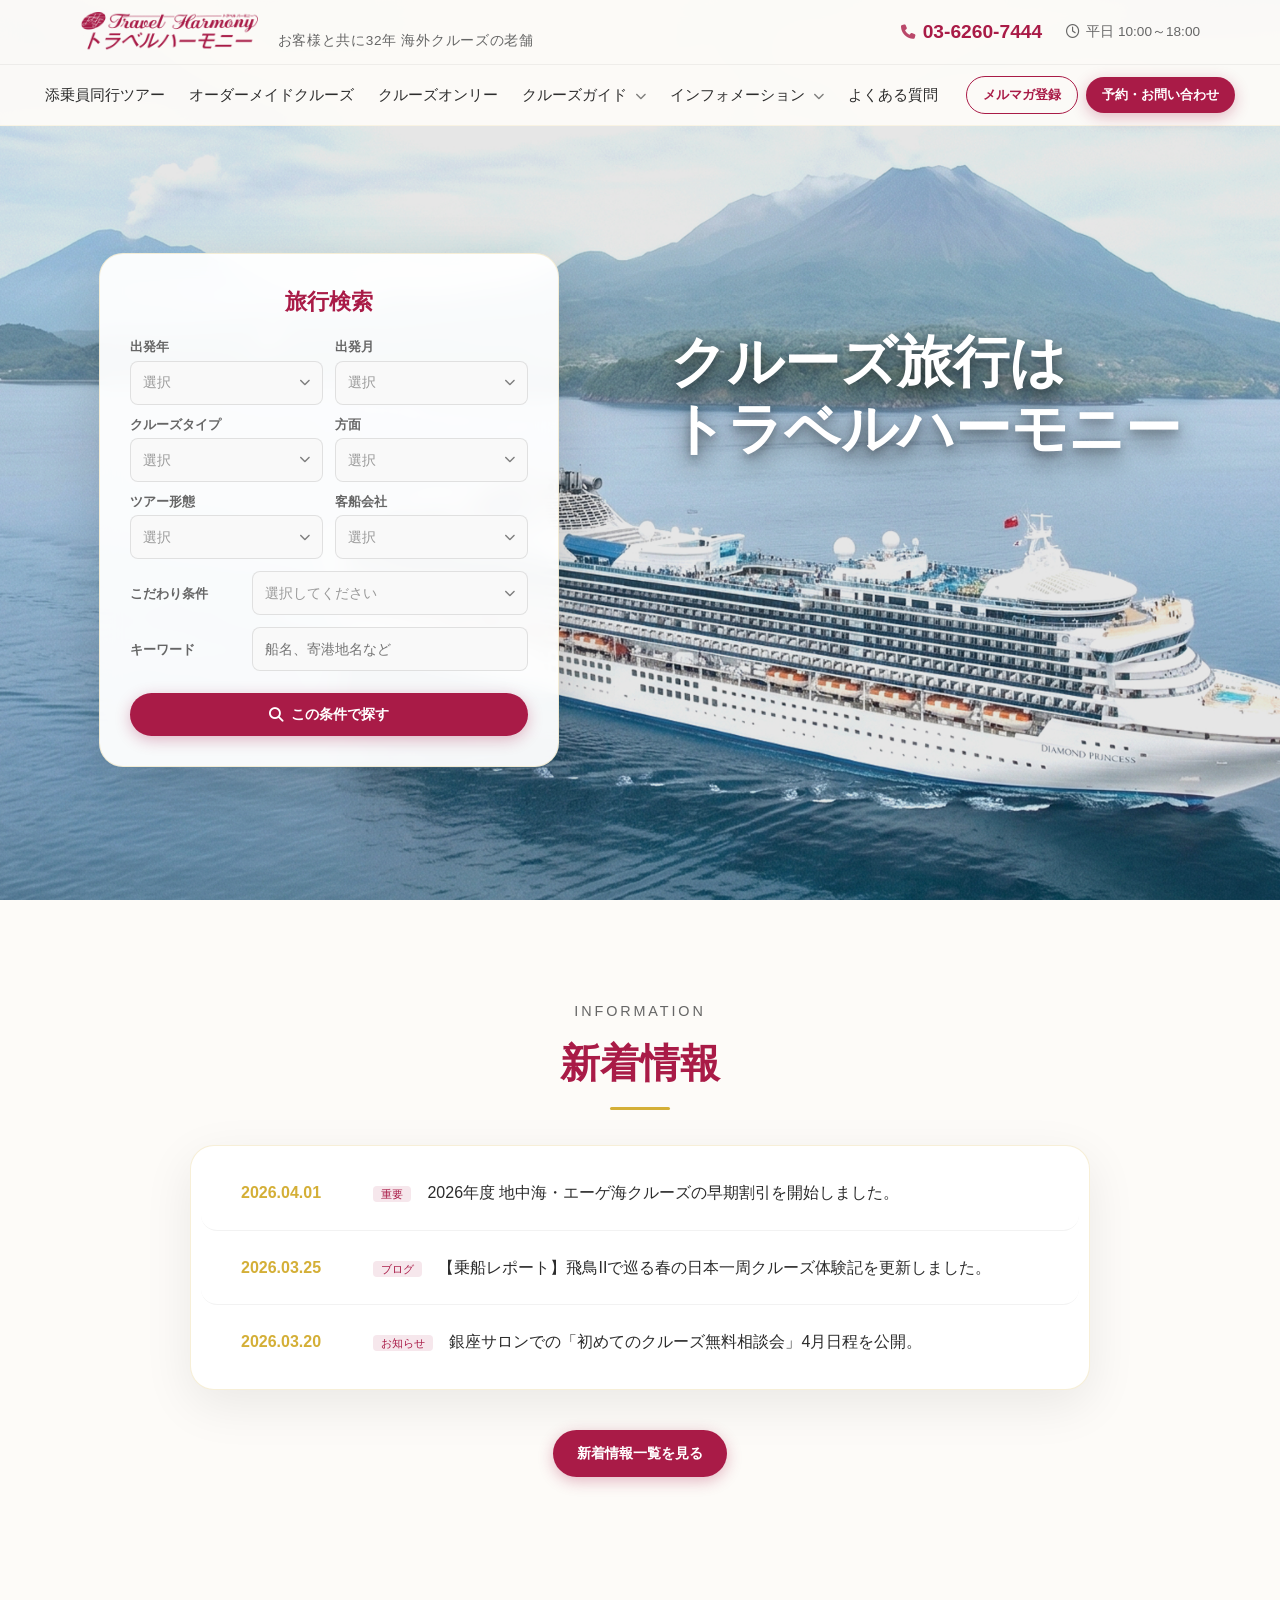
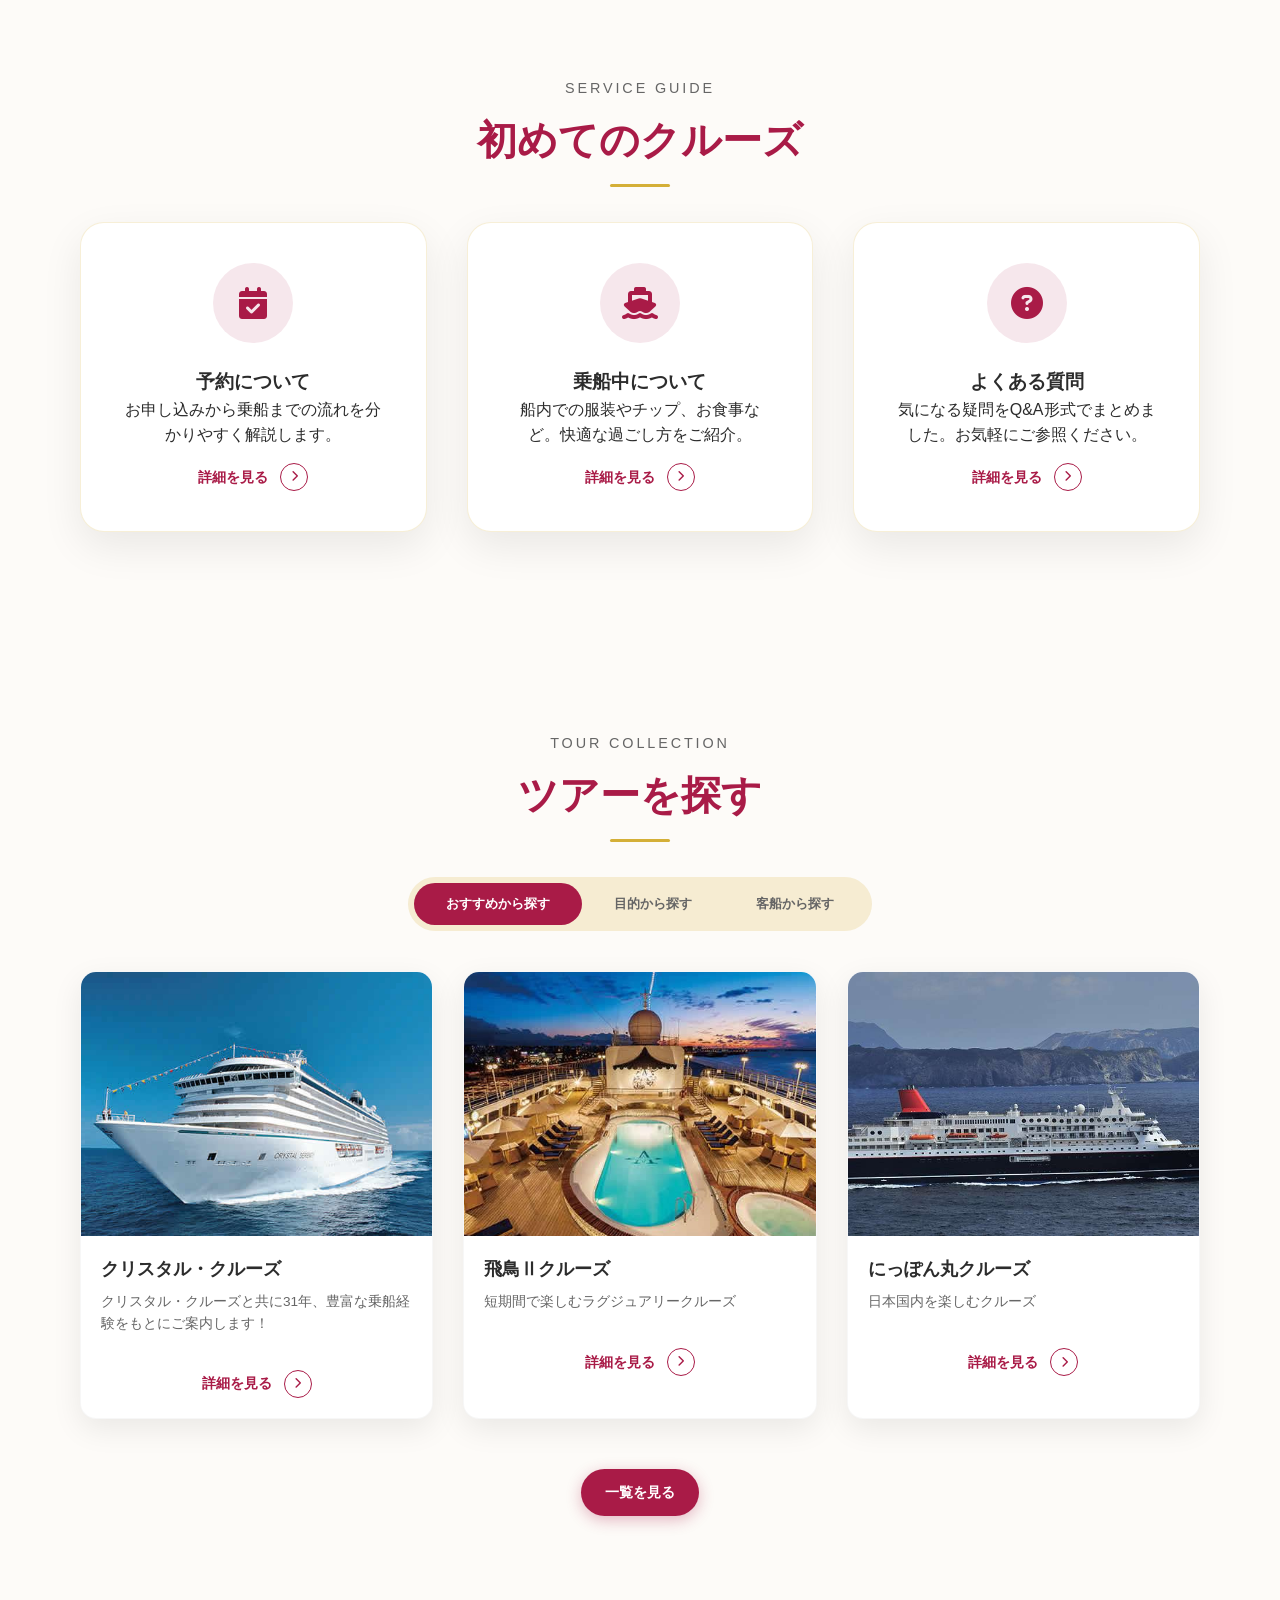
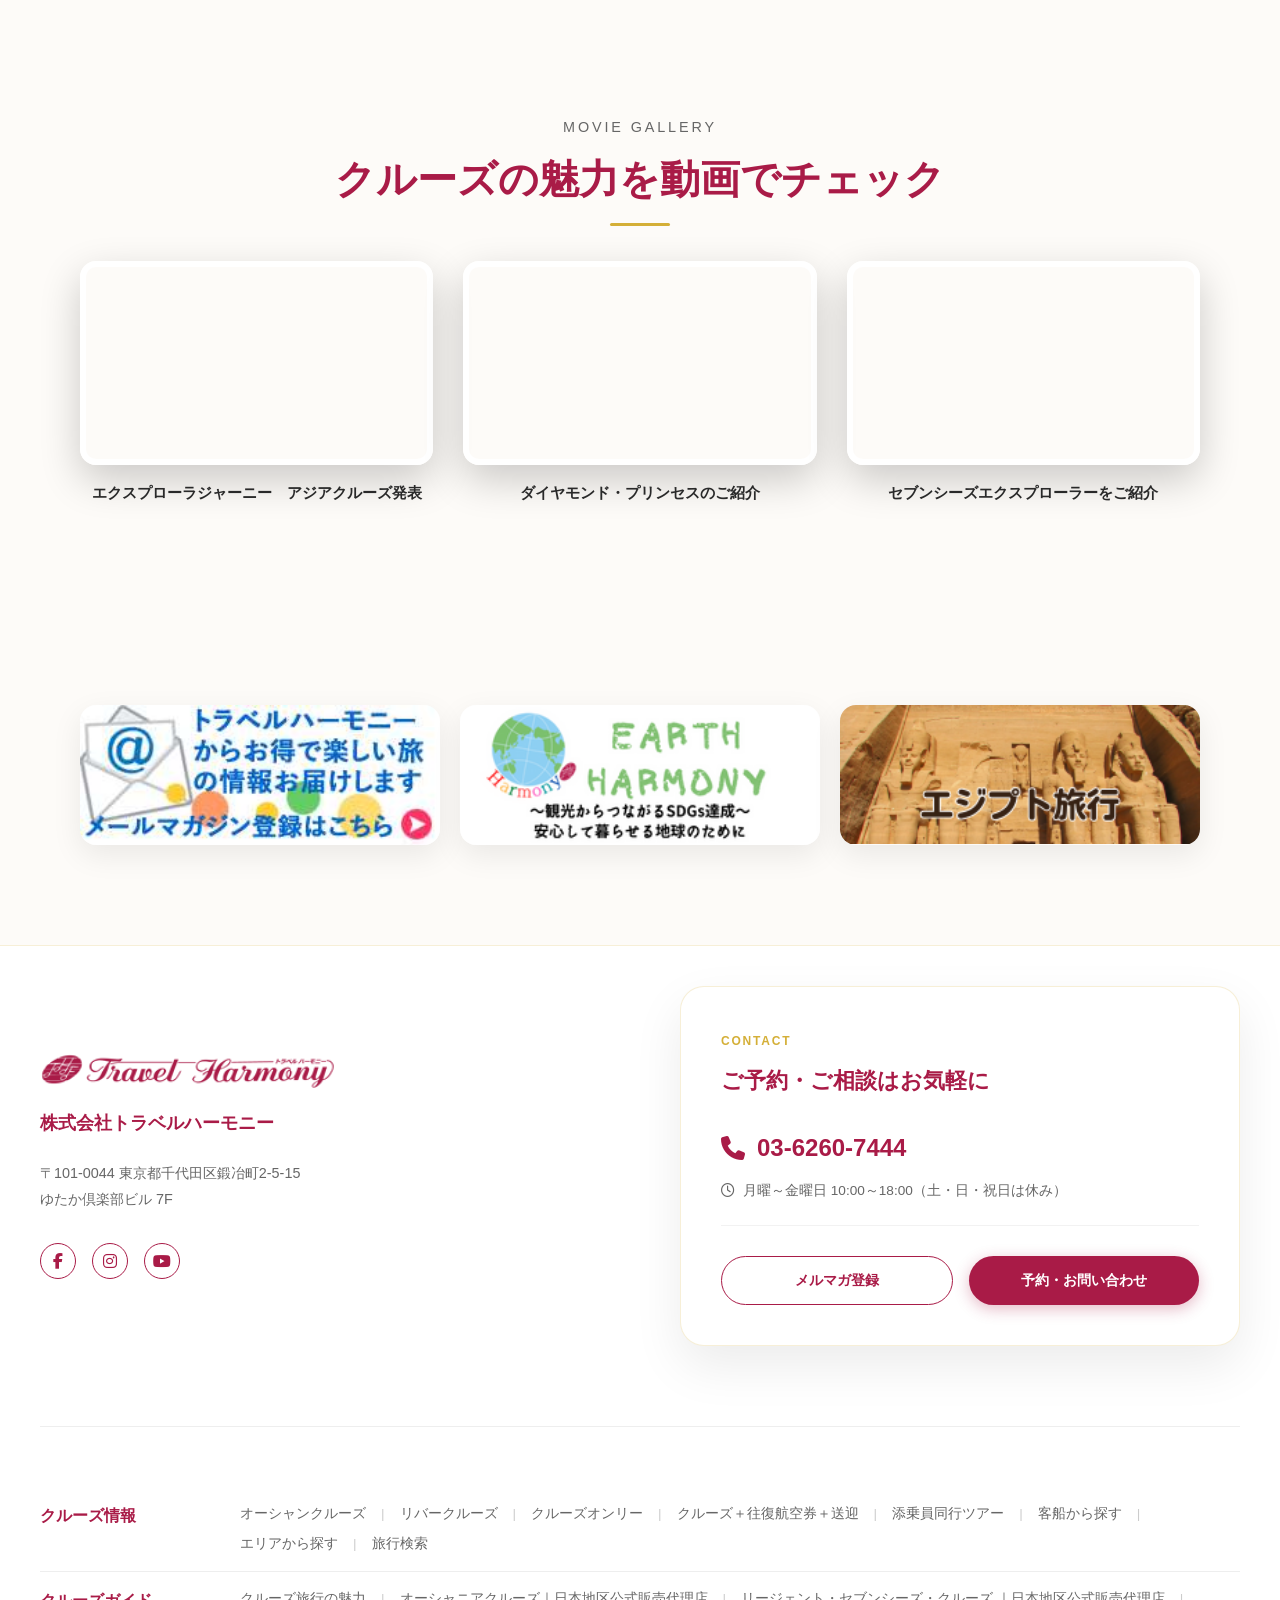
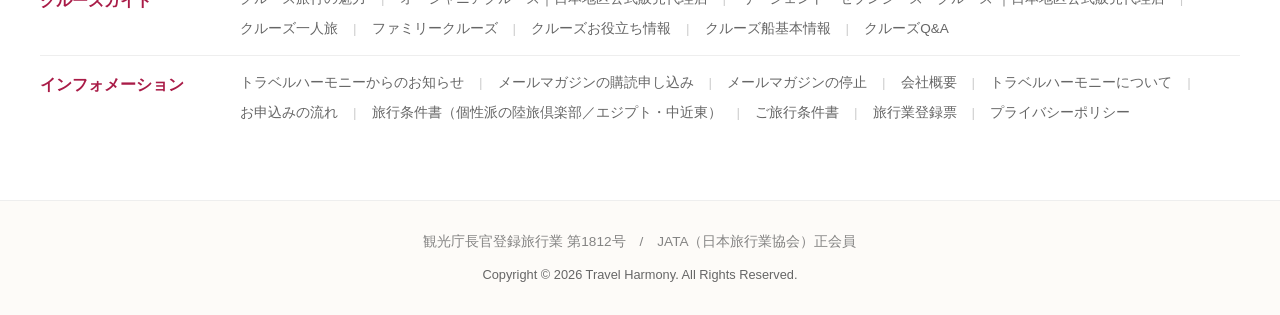
==== index.html @ 70d8ff8e "新規作成: TOPデザイン叩き台作成完了" ====
<!DOCTYPE html>
<html lang="ja">
<head>
    <meta charset="UTF-8">
    <meta name="viewport" content="width=device-width, initial-scale=1.0">
    <title>トラベルハーモニー | 海外クルーズの老舗・添乗員同行ツアー</title>
    <meta name="description" content="お客様と共に32年。海外クルーズの老舗トラベルハーモニー。最高級の客船で行く添乗員同行ツアーやオーダーメイドクルーズをご提案します。">
    <link rel="stylesheet" href="css/main.css">
    <!-- Font Awesome for icons (social, etc) -->
    <link rel="stylesheet" href="https://cdnjs.cloudflare.com/ajax/libs/font-awesome/6.4.0/css/all.min.css">
</head>
<body>

    <header class="header">
        <div class="header__row-top">
            <div class="container header__row-top-inner">
                <div class="header__brand">
                    <a href="/" class="header__logo">
                        <img src="img/logo.png" alt="Travel Harmony">
                    </a>
                    <div class="header__intro">お客様と共に32年 海外クルーズの老舗</div>
                </div>
                <div class="header__contact">
                    <span class="header__phone"><i class="fa-solid fa-phone"></i> 03-6260-7444</span>
                    <span class="header__hours"><i class="fa-regular fa-clock"></i> 平日 10:00～18:00</span>
                </div>
            </div>
        </div>
        <div class="header__row-bottom">
            <div class="container header__row-bottom-inner">
                <nav class="header__nav">
                    <ul class="header__nav-list">
                        <li class="header__nav-item"><a href="#" class="header__nav-link">添乗員同行ツアー</a></li>
                        <li class="header__nav-item"><a href="#" class="header__nav-link">オーダーメイドクルーズ</a></li>
                        <li class="header__nav-item"><a href="#" class="header__nav-link">クルーズオンリー</a></li>
                        <li class="header__nav-item">
                            <a href="#" class="header__nav-link">クルーズガイド <i class="fa-solid fa-chevron-down"></i></a>
                            <ul class="header__submenu">
                                <li class="header__submenu-item"><a href="#" class="header__submenu-link">クルーズ旅行の魅力</a></li>
                                <li class="header__submenu-item"><a href="#" class="header__submenu-link">オーシャニアクルーズ｜日本地区公式販売代理店</a></li>
                                <li class="header__submenu-item"><a href="#" class="header__submenu-link">リージェント・セブンシーズ・クルーズ ｜日本地区公式販売代理店</a></li>
                                <li class="header__submenu-item"><a href="#" class="header__submenu-link">クルーズ一人旅</a></li>
                                <li class="header__submenu-item"><a href="#" class="header__submenu-link">ファミリークルーズ</a></li>
                                <li class="header__submenu-item"><a href="#" class="header__submenu-link">クルーズお役立ち情報</a></li>
                                <li class="header__submenu-item"><a href="#" class="header__submenu-link">クルーズ船基本情報</a></li>
                                <li class="header__submenu-item"><a href="#" class="header__submenu-link">クルーズQ&A</a></li>
                            </ul>
                        </li>
                        <li class="header__nav-item">
                            <a href="#" class="header__nav-link">インフォメーション <i class="fa-solid fa-chevron-down"></i></a>
                            <ul class="header__submenu">
                                <li class="header__submenu-item"><a href="#" class="header__submenu-link">トラベルハーモニーからのお知らせ</a></li>
                                <li class="header__submenu-item"><a href="#" class="header__submenu-link">メールマガジンの購読申し込み</a></li>
                                <li class="header__submenu-item"><a href="#" class="header__submenu-link">メールマガジンの停止</a></li>
                                <li class="header__submenu-item"><a href="#" class="header__submenu-link">会社概要</a></li>
                                <li class="header__submenu-item"><a href="#" class="header__submenu-link">トラベルハーモニーについて</a></li>
                                <li class="header__submenu-item"><a href="#" class="header__submenu-link">お申込みの流れ</a></li>
                                <li class="header__submenu-item"><a href="#" class="header__submenu-link">旅行条件書（個性派の陸旅倶楽部／エジプト・中近東）</a></li>
                                <li class="header__submenu-item"><a href="#" class="header__submenu-link">ご旅行条件書</a></li>
                                <li class="header__submenu-item"><a href="#" class="header__submenu-link">旅行業登録票</a></li>
                                <li class="header__submenu-item"><a href="#" class="header__submenu-link">プライバシーポリシー</a></li>
                            </ul>
                        </li>
                        <li class="header__nav-item"><a href="#" class="header__nav-link">よくある質問</a></li>
                        <li class="header__nav-item header__nav-item--cta"><a href="#" class="c-btn c-btn--outline c-btn--sm">メルマガ登録</a></li>
                        <li class="header__nav-item header__nav-item--cta"><a href="#" class="c-btn c-btn--primary c-btn--sm">予約・お問い合わせ</a></li>
                    </ul>
                </nav>
            </div>
        </div>
    </header>

    <main>
        <!-- First View -->
        <section class="hero">
            <div class="hero__bg">
                <img src="img/fv.jpg" alt="Travel Harmony First View" class="hero__bg-img">
            </div>
            <div class="container hero__content">
                <div class="hero__text">
                    <h1 class="hero__title">クルーズ旅行は<br>トラベルハーモニー</h1>
                </div>
                <div class="hero_search-container">
                    <form class="c-search-widget">
                        <h2 class="c-search-widget__title">旅行検索</h2>
                        
                        <div class="c-search-widget__row-2col">
                            <div class="c-search-widget__field c-search-widget__field--stacked">
                                <label class="c-search-widget__label">出発年</label>
                                <div class="c-custom-select js-custom-select" data-placeholder="選択" data-multi="true">
                                    <div class="c-custom-select__trigger">
                                        <span class="c-custom-select__label is-placeholder">選択</span>
                                        <i class="fa-solid fa-chevron-down"></i>
                                    </div>
                                    <div class="c-custom-select__dropdown">
                                        <div class="c-custom-select__dropdown-item"><input type="checkbox" value="2026年"> 2026年</div>
                                        <div class="c-custom-select__dropdown-item"><input type="checkbox" value="2027年"> 2027年</div>
                                    </div>
                                </div>
                            </div>
                            <div class="c-search-widget__field c-search-widget__field--stacked">
                                <label class="c-search-widget__label">出発月</label>
                                <div class="c-custom-select js-custom-select" data-placeholder="選択" data-multi="true">
                                    <div class="c-custom-select__trigger">
                                        <span class="c-custom-select__label is-placeholder">選択</span>
                                        <i class="fa-solid fa-chevron-down"></i>
                                    </div>
                                    <div class="c-custom-select__dropdown">
                                        <div class="c-custom-select__dropdown-item"><input type="checkbox" value="1月"> 1月</div>
                                        <div class="c-custom-select__dropdown-item"><input type="checkbox" value="2月"> 2月</div>
                                        <div class="c-custom-select__dropdown-item"><input type="checkbox" value="3月"> 3月</div>
                                        <div class="c-custom-select__dropdown-item"><input type="checkbox" value="4月"> 4月</div>
                                        <div class="c-custom-select__dropdown-item"><input type="checkbox" value="5月"> 5月</div>
                                        <div class="c-custom-select__dropdown-item"><input type="checkbox" value="6月"> 6月</div>
                                        <div class="c-custom-select__dropdown-item"><input type="checkbox" value="7月"> 7月</div>
                                        <div class="c-custom-select__dropdown-item"><input type="checkbox" value="8月"> 8月</div>
                                        <div class="c-custom-select__dropdown-item"><input type="checkbox" value="9月"> 9月</div>
                                        <div class="c-custom-select__dropdown-item"><input type="checkbox" value="10月"> 10月</div>
                                        <div class="c-custom-select__dropdown-item"><input type="checkbox" value="11月"> 11月</div>
                                        <div class="c-custom-select__dropdown-item"><input type="checkbox" value="12月"> 12月</div>
                                    </div>
                                </div>
                            </div>
                        </div>

                        <div class="c-search-widget__row-2col">
                            <div class="c-search-widget__field c-search-widget__field--stacked">
                                <label class="c-search-widget__label">クルーズタイプ</label>
                                <div class="c-custom-select js-custom-select" data-placeholder="選択">
                                    <div class="c-custom-select__trigger">
                                        <span class="c-custom-select__label is-placeholder">選択</span>
                                        <i class="fa-solid fa-chevron-down"></i>
                                    </div>
                                    <div class="c-custom-select__dropdown">
                                        <div class="c-custom-select__dropdown-item" data-value="オーシャンクルーズ">オーシャンクルーズ</div>
                                        <div class="c-custom-select__dropdown-item" data-value="リバークルーズ">リバークルーズ</div>
                                    </div>
                                </div>
                            </div>
                            <div class="c-search-widget__field c-search-widget__field--stacked">
                                <label class="c-search-widget__label">方面</label>
                                <div class="c-custom-select js-custom-select" data-placeholder="選択">
                                    <div class="c-custom-select__trigger">
                                        <span class="c-custom-select__label is-placeholder">選択</span>
                                        <i class="fa-solid fa-chevron-down"></i>
                                    </div>
                                    <div class="c-custom-select__dropdown">
                                        <div class="c-custom-select__dropdown-item" data-value="日本発着">日本発着</div>
                                        <div class="c-custom-select__dropdown-item" data-value="日本船">日本船</div>
                                        <div class="c-custom-select__dropdown-item" data-value="アジア">アジア</div>
                                        <div class="c-custom-select__dropdown-item" data-value="北米">北米</div>
                                        <div class="c-custom-select__dropdown-item" data-value="中南米">中南米</div>
                                        <div class="c-custom-select__dropdown-item" data-value="アフリカ・中近東">アフリカ・中近東</div>
                                        <div class="c-custom-select__dropdown-item" data-value="ハワイ">ハワイ</div>
                                        <div class="c-custom-select__dropdown-item" data-value="ヨーロッパ">ヨーロッパ</div>
                                    </div>
                                </div>
                            </div>
                        </div>

                        <div class="c-search-widget__row-2col">
                            <div class="c-search-widget__field c-search-widget__field--stacked">
                                <label class="c-search-widget__label">ツアー形態</label>
                                <div class="c-custom-select js-custom-select" data-placeholder="選択">
                                    <div class="c-custom-select__trigger">
                                        <span class="c-custom-select__label is-placeholder">選択</span>
                                        <i class="fa-solid fa-chevron-down"></i>
                                    </div>
                                    <div class="c-custom-select__dropdown">
                                        <div class="c-custom-select__dropdown-item" data-value="添乗員同行ツアー">添乗員同行</div>
                                        <div class="c-custom-select__dropdown-item" data-value="パッケージツアー">パッケージ</div>
                                        <div class="c-custom-select__dropdown-item" data-value="クルーズオンリー">オンリー</div>
                                    </div>
                                </div>
                            </div>
                            <div class="c-search-widget__field c-search-widget__field--stacked">
                                <label class="c-search-widget__label">客船会社</label>
                                <div class="c-custom-select js-custom-select" data-placeholder="選択">
                                    <div class="c-custom-select__trigger">
                                        <span class="c-custom-select__label is-placeholder">選択</span>
                                        <i class="fa-solid fa-chevron-down"></i>
                                    </div>
                                    <div class="c-custom-select__dropdown">
                                        <div class="c-custom-select__dropdown-item" data-value="郵船クルーズ">郵船クルーズ</div>
                                        <div class="c-custom-select__dropdown-item" data-value="商船三井クルーズ">商船三井</div>
                                        <div class="c-custom-select__dropdown-item" data-value="飛鳥II">飛鳥II</div>
                                    </div>
                                </div>
                            </div>
                        </div>

                        <div class="c-search-widget__field">
                            <label class="c-search-widget__label">こだわり条件</label>
                            <div class="c-custom-select js-custom-select" data-placeholder="選択してください">
                                <div class="c-custom-select__trigger">
                                    <span class="c-custom-select__label is-placeholder">選択してください</span>
                                    <i class="fa-solid fa-chevron-down"></i>
                                </div>
                                <div class="c-custom-select__dropdown">
                                    <div class="c-custom-select__dropdown-item" data-value="キャンペーン商品">キャンペーン商品</div>
                                    <div class="c-custom-select__dropdown-item" data-value="一人旅クルーズ">一人旅クルーズ</div>
                                    <div class="c-custom-select__dropdown-item" data-value="世界遺産">世界遺産</div>
                                    <div class="c-custom-select__dropdown-item" data-value="自然">自然</div>
                                    <div class="c-custom-select__dropdown-item" data-value="GOTO トラベル">GOTO トラベル</div>
                                </div>
                            </div>
                        </div>

                        <div class="c-search-widget__field">
                            <label class="c-search-widget__label">キーワード</label>
                            <input type="text" class="c-search-widget__input" placeholder="船名、寄港地名など">
                        </div>

                        <button type="submit" class="c-btn c-btn--primary" style="width: 100%; margin-top: 10px;">
                            <i class="fa-solid fa-magnifying-glass"></i> この条件で探す
                        </button>
                    </form>
                </div>

            </div>
        </section>

        <!-- News -->
        <section class="u-section news">
            <div class="container">
                <h2 class="section-title"><span class="subtitle">Information</span>新着情報</h2>
                <div class="news__list">
                    <a href="#" class="news__item">
                        <div class="news__date">2026.04.01</div>
                        <div class="news__content">
                            <span class="news__label">重要</span>
                            <span class="news__title">2026年度 地中海・エーゲ海クルーズの早期割引を開始しました。</span>
                        </div>
                    </a>
                    <a href="#" class="news__item">
                        <div class="news__date">2026.03.25</div>
                        <div class="news__content">
                            <span class="news__label">ブログ</span>
                            <span class="news__title">【乗船レポート】飛鳥IIで巡る春の日本一周クルーズ体験記を更新しました。</span>
                        </div>
                    </a>
                    <a href="#" class="news__item">
                        <div class="news__date">2026.03.20</div>
                        <div class="news__content">
                            <span class="news__label">お知らせ</span>
                            <span class="news__title">銀座サロンでの「初めてのクルーズ無料相談会」4月日程を公開。</span>
                        </div>
                    </a>
                </div>
                <div style="text-align: center; margin-top: 40px;">
                    <a href="#" class="c-btn c-btn--primary">新着情報一覧を見る</a>
                </div>
            </div>
        </section>

        <!-- First Cruise -->
        <section class="u-section beginner">
            <div class="container">
                <h2 class="section-title"><span class="subtitle">Service Guide</span>初めてのクルーズ</h2>
                <div class="beginner__grid">
                    <a href="#" class="beginner__item">
                        <div class="beginner__icon"><i class="fa-solid fa-calendar-check"></i></div>
                        <h3>予約について</h3>
                        <p>お申し込みから乗船までの流れを分かりやすく解説します。</p>
                        <div class="c-link-arrow">詳細を見る <span class="c-link-arrow__circle"><i class="fa-solid fa-chevron-right"></i></span></div>
                    </a>
                    <a href="#" class="beginner__item">
                        <div class="beginner__icon"><i class="fa-solid fa-ship"></i></div>
                        <h3>乗船中について</h3>
                        <p>船内での服装やチップ、お食事など。快適な過ごし方をご紹介。</p>
                        <div class="c-link-arrow">詳細を見る <span class="c-link-arrow__circle"><i class="fa-solid fa-chevron-right"></i></span></div>
                    </a>
                    <a href="#" class="beginner__item">
                        <div class="beginner__icon"><i class="fa-solid fa-circle-question"></i></div>
                        <h3>よくある質問</h3>
                        <p>気になる疑問をQ&A形式でまとめました。お気軽にご参照ください。</p>
                        <div class="c-link-arrow">詳細を見る <span class="c-link-arrow__circle"><i class="fa-solid fa-chevron-right"></i></span></div>
                    </a>
                </div>
            </div>
        </section>

        <!-- Tour Search Tabs -->
        <section class="u-section tours">
            <div class="container">
                <h2 class="section-title"><span class="subtitle">Tour Collection</span>ツアーを探す</h2>
                <div class="c-tabs">
                    <div class="c-tabs__nav">
                        <button class="c-tabs__btn is-active" data-tab="recommended">おすすめから探す</button>
                        <button class="c-tabs__btn" data-tab="purpose">目的から探す</button>
                        <button class="c-tabs__btn" data-tab="ship">客船から探す</button>
                    </div>
                    
                    <div id="recommended" class="c-tabs__content is-active">
                        <article class="c-card">
                            <div class="c-card__img-wrapper">
                                <img src="img/tour-1.jpg" alt="クリスタル・クルーズ" class="c-card__img">
                            </div>
                            <div class="c-card__content">
                                <h3 class="c-card__title">クリスタル・クルーズ</h3>
                                <p class="c-card__summary">クリスタル・クルーズと共に31年、豊富な乗船経験をもとにご案内します！</p>
                                <div style="text-align: center;">
                                    <div class="c-link-arrow">詳細を見る <span class="c-link-arrow__circle"><i class="fa-solid fa-chevron-right"></i></span></div>
                                </div>
                            </div>
                        </article>
                        <article class="c-card">
                            <div class="c-card__img-wrapper">
                                <img src="img/tour-2.jpg" alt="飛鳥Ⅱクルーズ" class="c-card__img">
                            </div>
                            <div class="c-card__content">
                                <h3 class="c-card__title">飛鳥Ⅱクルーズ</h3>
                                <p class="c-card__summary">短期間で楽しむラグジュアリークルーズ</p>
                                <div style="text-align: center;">
                                    <div class="c-link-arrow">詳細を見る <span class="c-link-arrow__circle"><i class="fa-solid fa-chevron-right"></i></span></div>
                                </div>
                            </div>
                        </article>
                        <article class="c-card">
                            <div class="c-card__img-wrapper">
                                <img src="img/tour-3.jpg" alt="にっぽん丸クルーズ" class="c-card__img">
                            </div>
                            <div class="c-card__content">
                                <h3 class="c-card__title">にっぽん丸クルーズ</h3>
                                <p class="c-card__summary">日本国内を楽しむクルーズ</p>
                                <div style="text-align: center;">
                                    <div class="c-link-arrow">詳細を見る <span class="c-link-arrow__circle"><i class="fa-solid fa-chevron-right"></i></span></div>
                                </div>
                            </div>
                        </article>
                    </div>
                    <div id="purpose" class="c-tabs__content">
                        <article class="c-card">
                            <div class="c-card__img-wrapper">
                                <img src="img/tour-1.jpg" alt="クリスタル・クルーズ" class="c-card__img">
                            </div>
                            <div class="c-card__content">
                                <h3 class="c-card__title">クリスタル・クルーズ</h3>
                                <p class="c-card__summary">クリスタル・クルーズと共に31年、豊富な乗船経験をもとにご案内します！</p>
                                <div style="text-align: center;">
                                    <div class="c-link-arrow">詳細を見る <span class="c-link-arrow__circle"><i class="fa-solid fa-chevron-right"></i></span></div>
                                </div>
                            </div>
                        </article>
                        <article class="c-card">
                            <div class="c-card__img-wrapper">
                                <img src="img/tour-2.jpg" alt="飛鳥Ⅱクルーズ" class="c-card__img">
                            </div>
                            <div class="c-card__content">
                                <h3 class="c-card__title">飛鳥Ⅱクルーズ</h3>
                                <p class="c-card__summary">短期間で楽しむラグジュアリークルーズ</p>
                                <div style="text-align: center;">
                                    <div class="c-link-arrow">詳細を見る <span class="c-link-arrow__circle"><i class="fa-solid fa-chevron-right"></i></span></div>
                                </div>
                            </div>
                        </article>
                        <article class="c-card">
                            <div class="c-card__img-wrapper">
                                <img src="img/tour-3.jpg" alt="にっぽん丸クルーズ" class="c-card__img">
                            </div>
                            <div class="c-card__content">
                                <h3 class="c-card__title">にっぽん丸クルーズ</h3>
                                <p class="c-card__summary">日本国内を楽しむクルーズ</p>
                                <div style="text-align: center;">
                                    <div class="c-link-arrow">詳細を見る <span class="c-link-arrow__circle"><i class="fa-solid fa-chevron-right"></i></span></div>
                                </div>
                            </div>
                        </article>
                    </div>
                    <div id="ship" class="c-tabs__content">
                        <article class="c-card">
                            <div class="c-card__img-wrapper">
                                <img src="img/tour-1.jpg" alt="クリスタル・クルーズ" class="c-card__img">
                            </div>
                            <div class="c-card__content">
                                <h3 class="c-card__title">クリスタル・クルーズ</h3>
                                <p class="c-card__summary">クリスタル・クルーズと共に31年、豊富な乗船経験をもとにご案内します！</p>
                                <div style="text-align: center;">
                                    <div class="c-link-arrow">詳細を見る <span class="c-link-arrow__circle"><i class="fa-solid fa-chevron-right"></i></span></div>
                                </div>
                            </div>
                        </article>
                        <article class="c-card">
                            <div class="c-card__img-wrapper">
                                <img src="img/tour-2.jpg" alt="飛鳥Ⅱクルーズ" class="c-card__img">
                            </div>
                            <div class="c-card__content">
                                <h3 class="c-card__title">飛鳥Ⅱクルーズ</h3>
                                <p class="c-card__summary">短期間で楽しむラグジュアリークルーズ</p>
                                <div style="text-align: center;">
                                    <div class="c-link-arrow">詳細を見る <span class="c-link-arrow__circle"><i class="fa-solid fa-chevron-right"></i></span></div>
                                </div>
                            </div>
                        </article>
                        <article class="c-card">
                            <div class="c-card__img-wrapper">
                                <img src="img/tour-3.jpg" alt="にっぽん丸クルーズ" class="c-card__img">
                            </div>
                            <div class="c-card__content">
                                <h3 class="c-card__title">にっぽん丸クルーズ</h3>
                                <p class="c-card__summary">日本国内を楽しむクルーズ</p>
                                <div style="text-align: center;">
                                    <div class="c-link-arrow">詳細を見る <span class="c-link-arrow__circle"><i class="fa-solid fa-chevron-right"></i></span></div>
                                </div>
                            </div>
                        </article>
                    </div>
                </div>
                <div style="text-align: center; margin-top: 50px;">
                    <a href="#" class="c-btn c-btn--primary">一覧を見る</a>
                </div>
            </div>
        </section>

        <!-- Video Section -->
        <section class="u-section videos">
            <div class="container">
                <h2 class="section-title"><span class="subtitle">Movie Gallery</span>クルーズの魅力を動画でチェック</h2>
                <div class="videos__grid">
                    <div class="videos__item">
                        <div class="c-video-frame">
                            <iframe src="https://www.youtube.com/embed/xuBz-mVylz4" title="Cruise Video 1" frameborder="0" allowfullscreen></iframe>
                        </div>
                        <p class="videos__item-title">エクスプローラジャーニー　アジアクルーズ発表</p>
                    </div>
                    <div class="videos__item">
                        <div class="c-video-frame">
                            <iframe src="https://www.youtube.com/embed/WL2O9M1wm8A" title="Cruise Video 2" frameborder="0" allowfullscreen></iframe>
                        </div>
                        <p class="videos__item-title">ダイヤモンド・プリンセスのご紹介</p>
                    </div>
                    <div class="videos__item">
                        <div class="c-video-frame">
                            <iframe src="https://www.youtube.com/embed/FwVDzRHkHv4" title="Cruise Video 3" frameborder="0" allowfullscreen></iframe>
                        </div>
                        <p class="videos__item-title">セブンシーズエクスプローラーをご紹介</p>
                    </div>
                </div>
            </div>
        </section>

        <!-- Banner Section -->
        <section class="u-section banners">
            <div class="container">
                <div class="banners__grid">
                    <a href="#" class="banners__item">
                        <img src="img/banner-1.jpg" alt="Banner 1" class="banners__img">
                    </a>
                    <a href="#" class="banners__item">
                        <img src="img/banner-2.png" alt="Banner 2" class="banners__img">
                    </a>
                    <a href="#" class="banners__item">
                        <img src="img/banner-3.png" alt="Banner 3" class="banners__img">
                    </a>
                </div>
            </div>
        </section>
    </main>

    <!-- Footer -->
    <footer class="footer">
        <div class="container footer__content">
            <!-- Row 1: Brand Info (Premium Concierge Style) -->
            <div class="footer__row-top">
                <div class="footer__brand-identity">
                    <img src="img/logo-2.png" alt="Travel Harmony" class="footer__logo">
                    <p class="footer__company-name">株式会社トラベルハーモニー</p>
                    <div class="footer__info">
                        <p>〒101-0044 東京都千代田区鍛冶町2-5-15<br>ゆたか倶楽部ビル 7F</p>
                    </div>
                    <div class="footer__sns">
                        <a href="#" class="footer__sns-link"><i class="fa-brands fa-facebook-f"></i></a>
                        <a href="#" class="footer__sns-link"><i class="fa-brands fa-instagram"></i></a>
                        <a href="#" class="footer__sns-link"><i class="fa-brands fa-youtube"></i></a>
                    </div>
                </div>
                
                <div class="footer__contact-card">
                    <div class="footer__contact-header">
                        <span class="footer__contact-tag">Contact</span>
                        <h4 class="footer__contact-title">ご予約・ご相談はお気軽に</h4>
                    </div>
                    <div class="footer__contact-body">
                        <div class="footer__contact-main">
                            <p class="footer__phone-large"><i class="fa-solid fa-phone"></i> 03-6260-7444</p>
                            <div class="footer__hours-small">
                                <i class="fa-regular fa-clock"></i>
                                <span>月曜～金曜日 10:00～18:00（土・日・祝日は休み）</span>
                            </div>
                        </div>
                        <div class="footer__btns-group">
                            <a href="#" class="c-btn c-btn--outline">メルマガ登録</a>
                            <a href="#" class="c-btn c-btn--primary">予約・お問い合わせ</a>
                        </div>
                    </div>
                </div>
            </div>

            <hr class="footer__divider">

            <!-- Row 2: Menus (Image-style Layout) -->
            <div class="footer__row-bottom-links">
                <div class="footer__link-row">
                    <div class="footer__link-label">クルーズ情報</div>
                    <div class="footer__link-list">
                        <a href="#">オーシャンクルーズ</a>
                        <a href="#">リバークルーズ</a>
                        <a href="#">クルーズオンリー</a>
                        <a href="#">クルーズ＋往復航空券＋送迎</a>
                        <a href="#">添乗員同行ツアー</a>
                        <a href="#">客船から探す</a>
                        <a href="#">エリアから探す</a>
                        <a href="#">旅行検索</a>
                    </div>
                </div>
                <div class="footer__link-row">
                    <div class="footer__link-label">クルーズガイド</div>
                    <div class="footer__link-list">
                        <a href="#">クルーズ旅行の魅力</a>
                        <a href="#">オーシャニアクルーズ｜日本地区公式販売代理店</a>
                        <a href="#">リージェント・セブンシーズ・クルーズ ｜日本地区公式販売代理店</a>
                        <a href="#">クルーズ一人旅</a>
                        <a href="#">ファミリークルーズ</a>
                        <a href="#">クルーズお役立ち情報</a>
                        <a href="#">クルーズ船基本情報</a>
                        <a href="#">クルーズQ&A</a>
                    </div>
                </div>
                <div class="footer__link-row">
                    <div class="footer__link-label">インフォメーション</div>
                    <div class="footer__link-list">
                        <a href="#">トラベルハーモニーからのお知らせ</a>
                        <a href="#">メールマガジンの購読申し込み</a>
                        <a href="#">メールマガジンの停止</a>
                        <a href="#">会社概要</a>
                        <a href="#">トラベルハーモニーについて</a>
                        <a href="#">お申込みの流れ</a>
                        <a href="#">旅行条件書（個性派の陸旅倶楽部／エジプト・中近東）</a>
                        <a href="#">ご旅行条件書</a>
                        <a href="#">旅行業登録票</a>
                        <a href="#">プライバシーポリシー</a>
                    </div>
                </div>
            </div>
        </div>

        <div class="footer__bottom">
            <div class="container">
                <div style="margin-bottom: 12px; opacity: 0.8; font-size: 0.85rem;">
                    観光庁長官登録旅行業 第1812号　/　JATA（日本旅行業協会）正会員
                </div>
                <p>Copyright &copy; 2026 Travel Harmony. All Rights Reserved.</p>
            </div>
        </div>
    </footer>

    <button id="js-scroll-top" class="c-scroll-top" aria-label="トップへ戻る">
        <i class="fa-solid fa-chevron-up"></i>
    </button>

    <script src="js/main.js"></script>
</body>
</html>
---- css/main.css ----
@import url('variables.css');
@import url('layout.css');
@import url('components.css');
@import url('sections.css');

/* Global Styles */
.container {
  max-width: var(--max-width);
  margin: 0 auto;
  padding-left: var(--space-md);
  padding-right: var(--space-md);
}

.u-section {
  padding-top: var(--section-v-padding);
  padding-bottom: var(--section-v-padding);
}

.u-mb-sm { margin-bottom: var(--space-sm); }
.u-mb-md { margin-bottom: var(--space-md); }
.u-mb-lg { margin-bottom: var(--space-lg); }

.section-title {
  text-align: center;
  position: relative;
  font-size: 2.5rem;
  margin-bottom: var(--title-v-margin);
  color: var(--color-primary);
}

.section-title::after {
  content: "";
  position: absolute;
  bottom: -15px;
  left: 50%;
  transform: translateX(-50%);
  width: 60px;
  height: 3px;
  background-color: var(--color-gold);
  border-radius: 2px;
}

.section-title .subtitle {
  display: block;
  font-family: var(--font-sans);
  font-size: 0.9rem;
  font-weight: 300;
  text-transform: uppercase;
  letter-spacing: 0.2em;
  color: var(--color-text-light);
  margin-bottom: 8px;
}
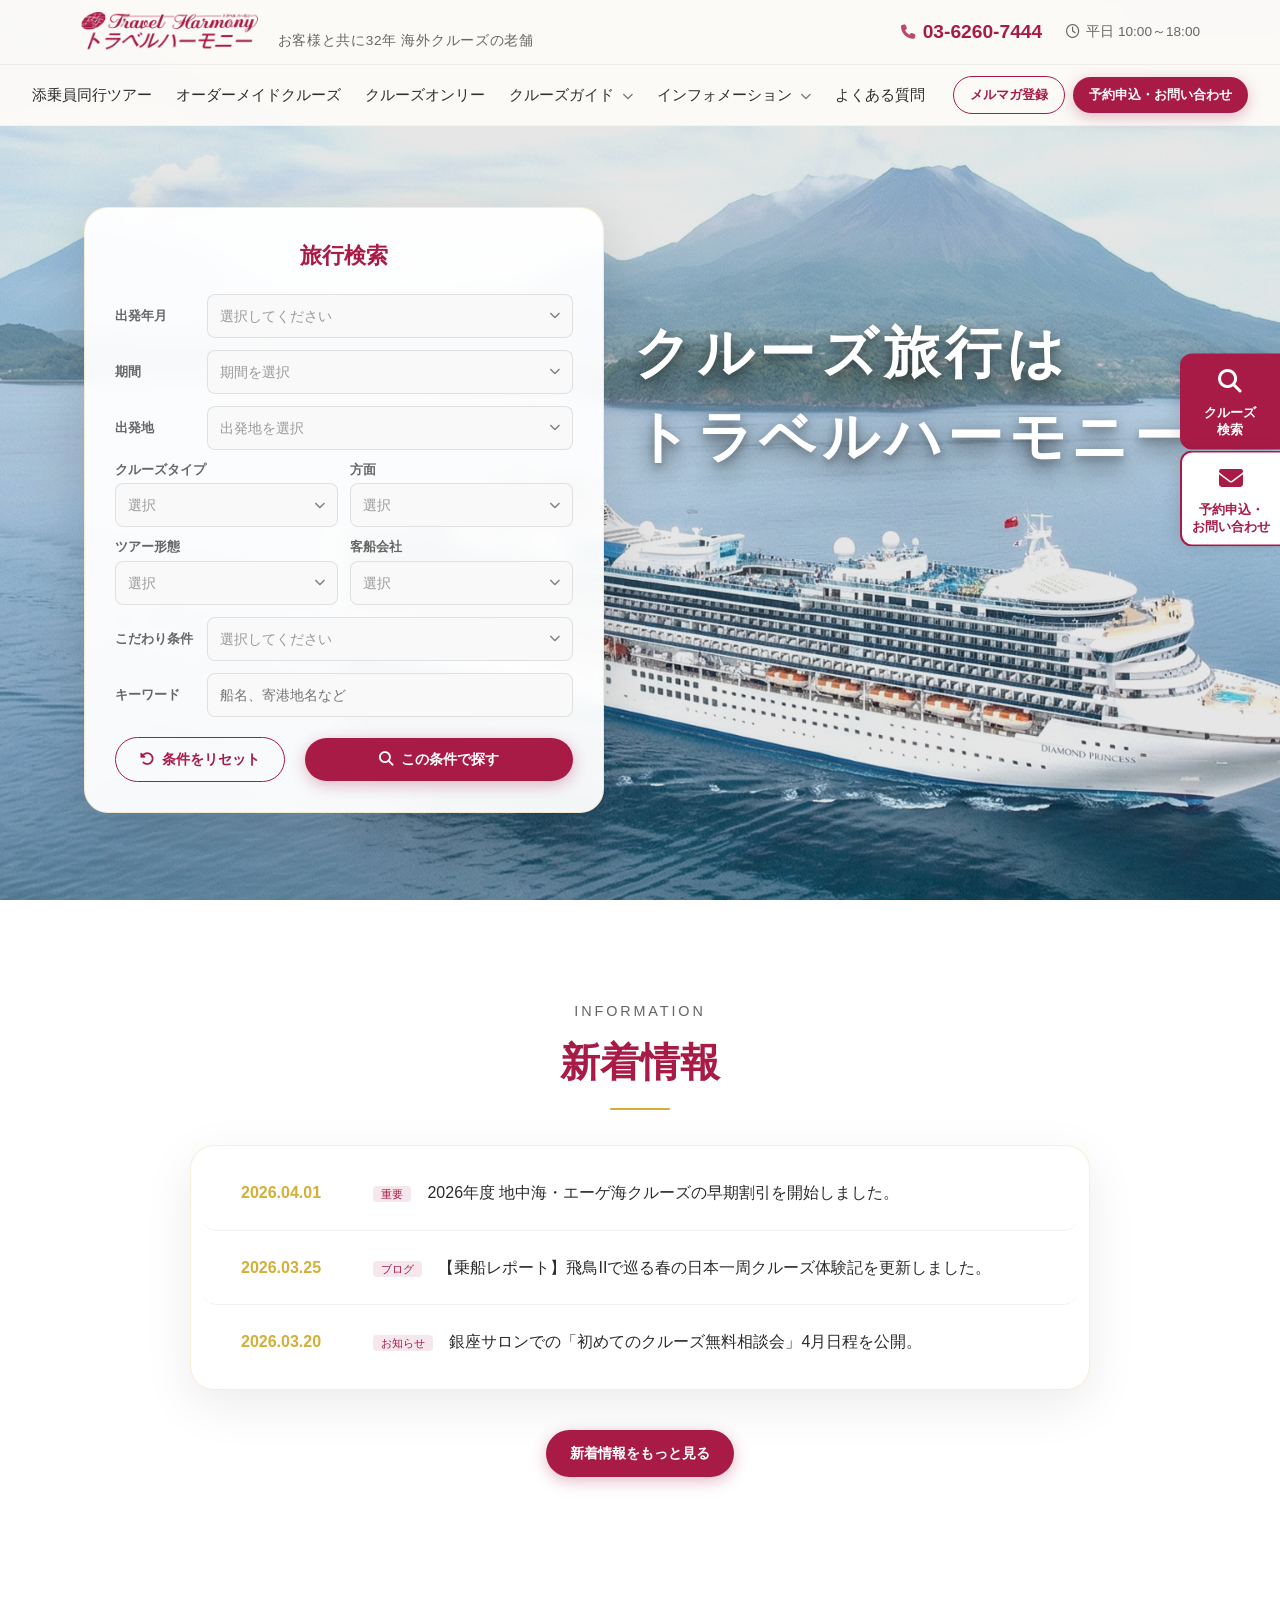
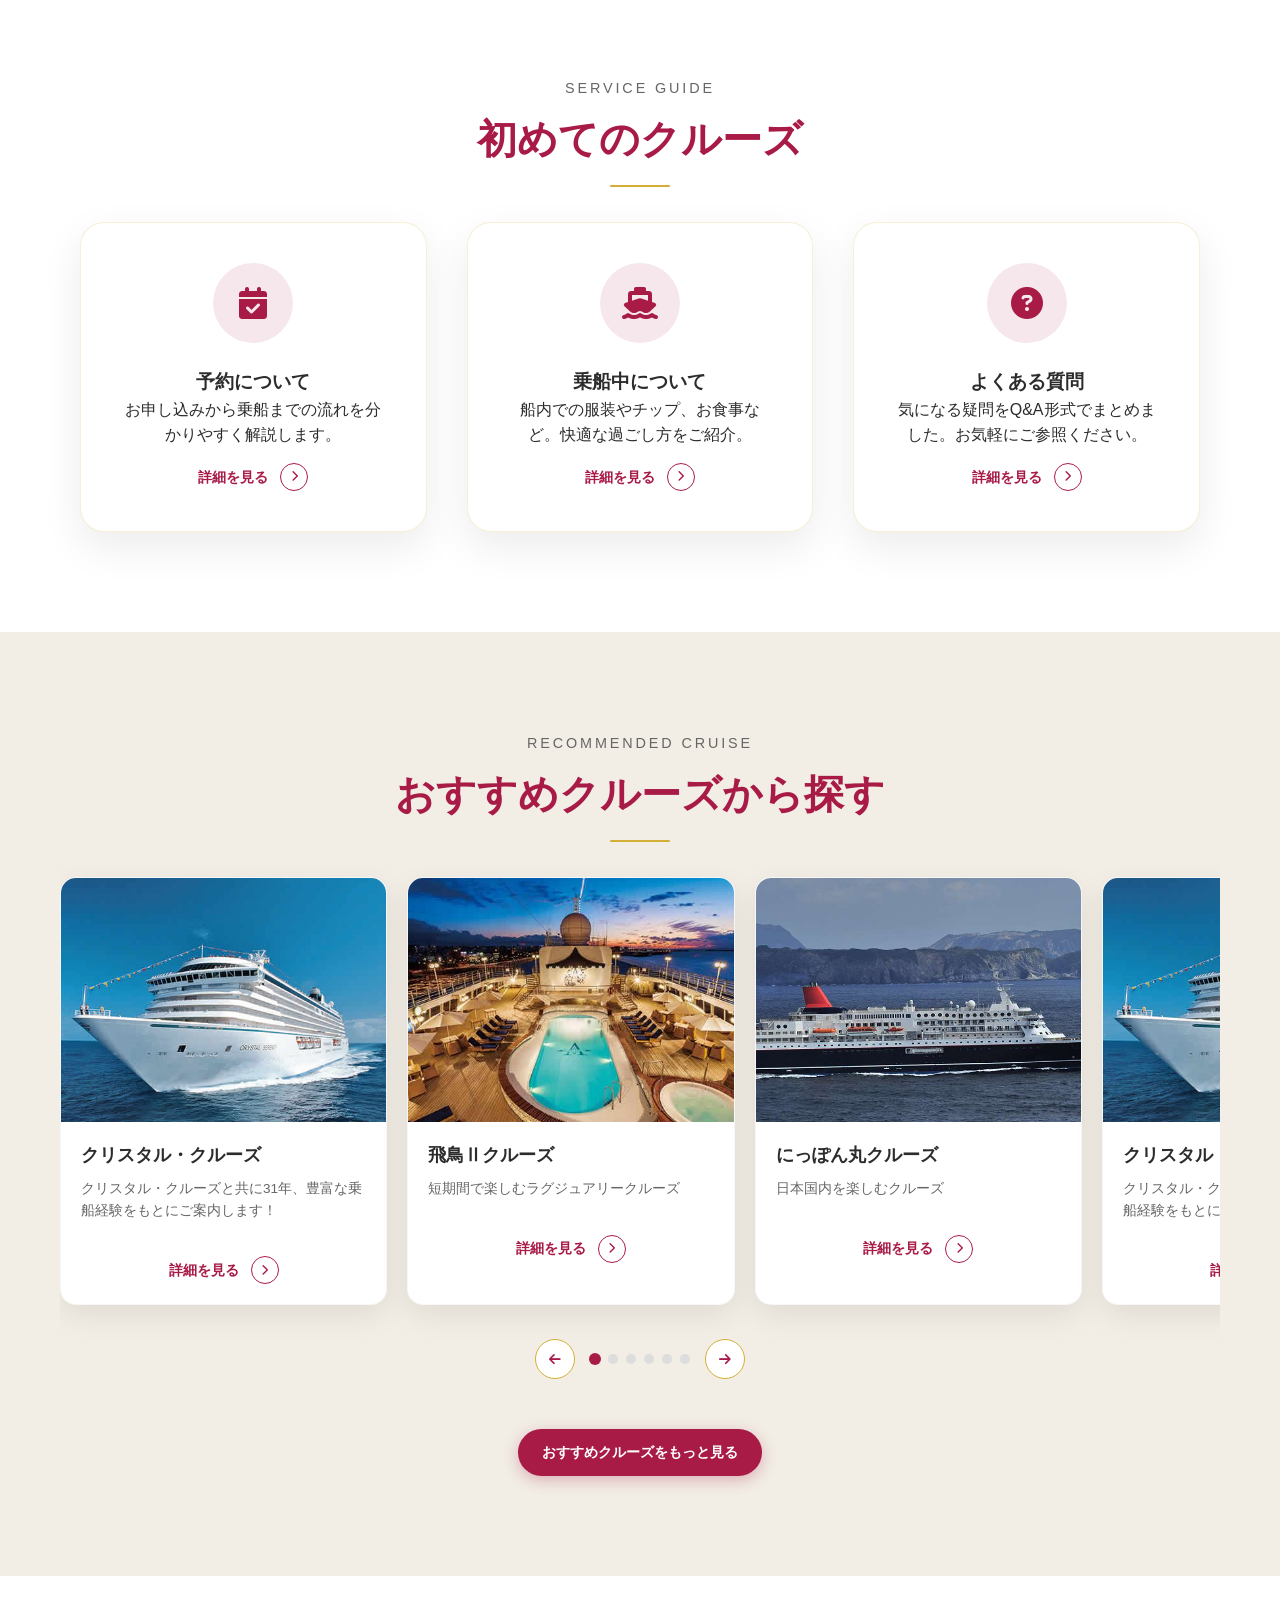
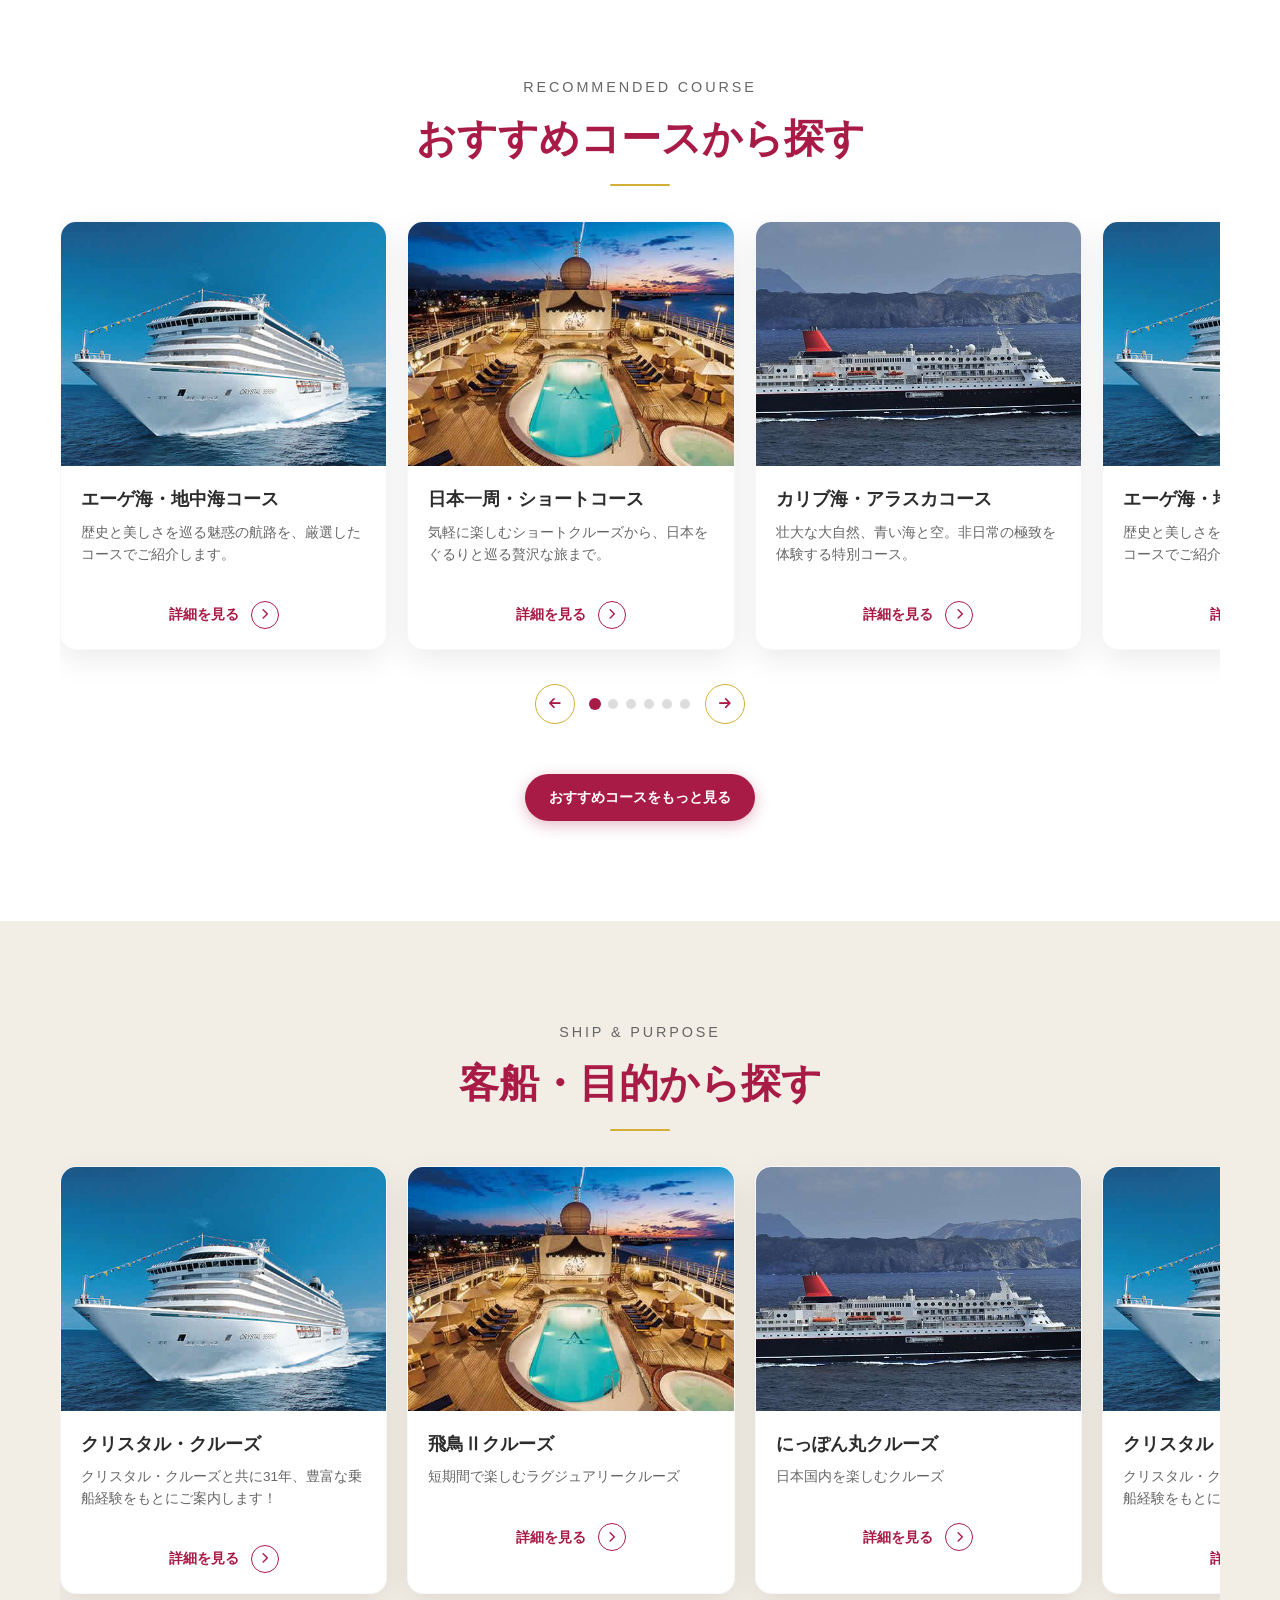
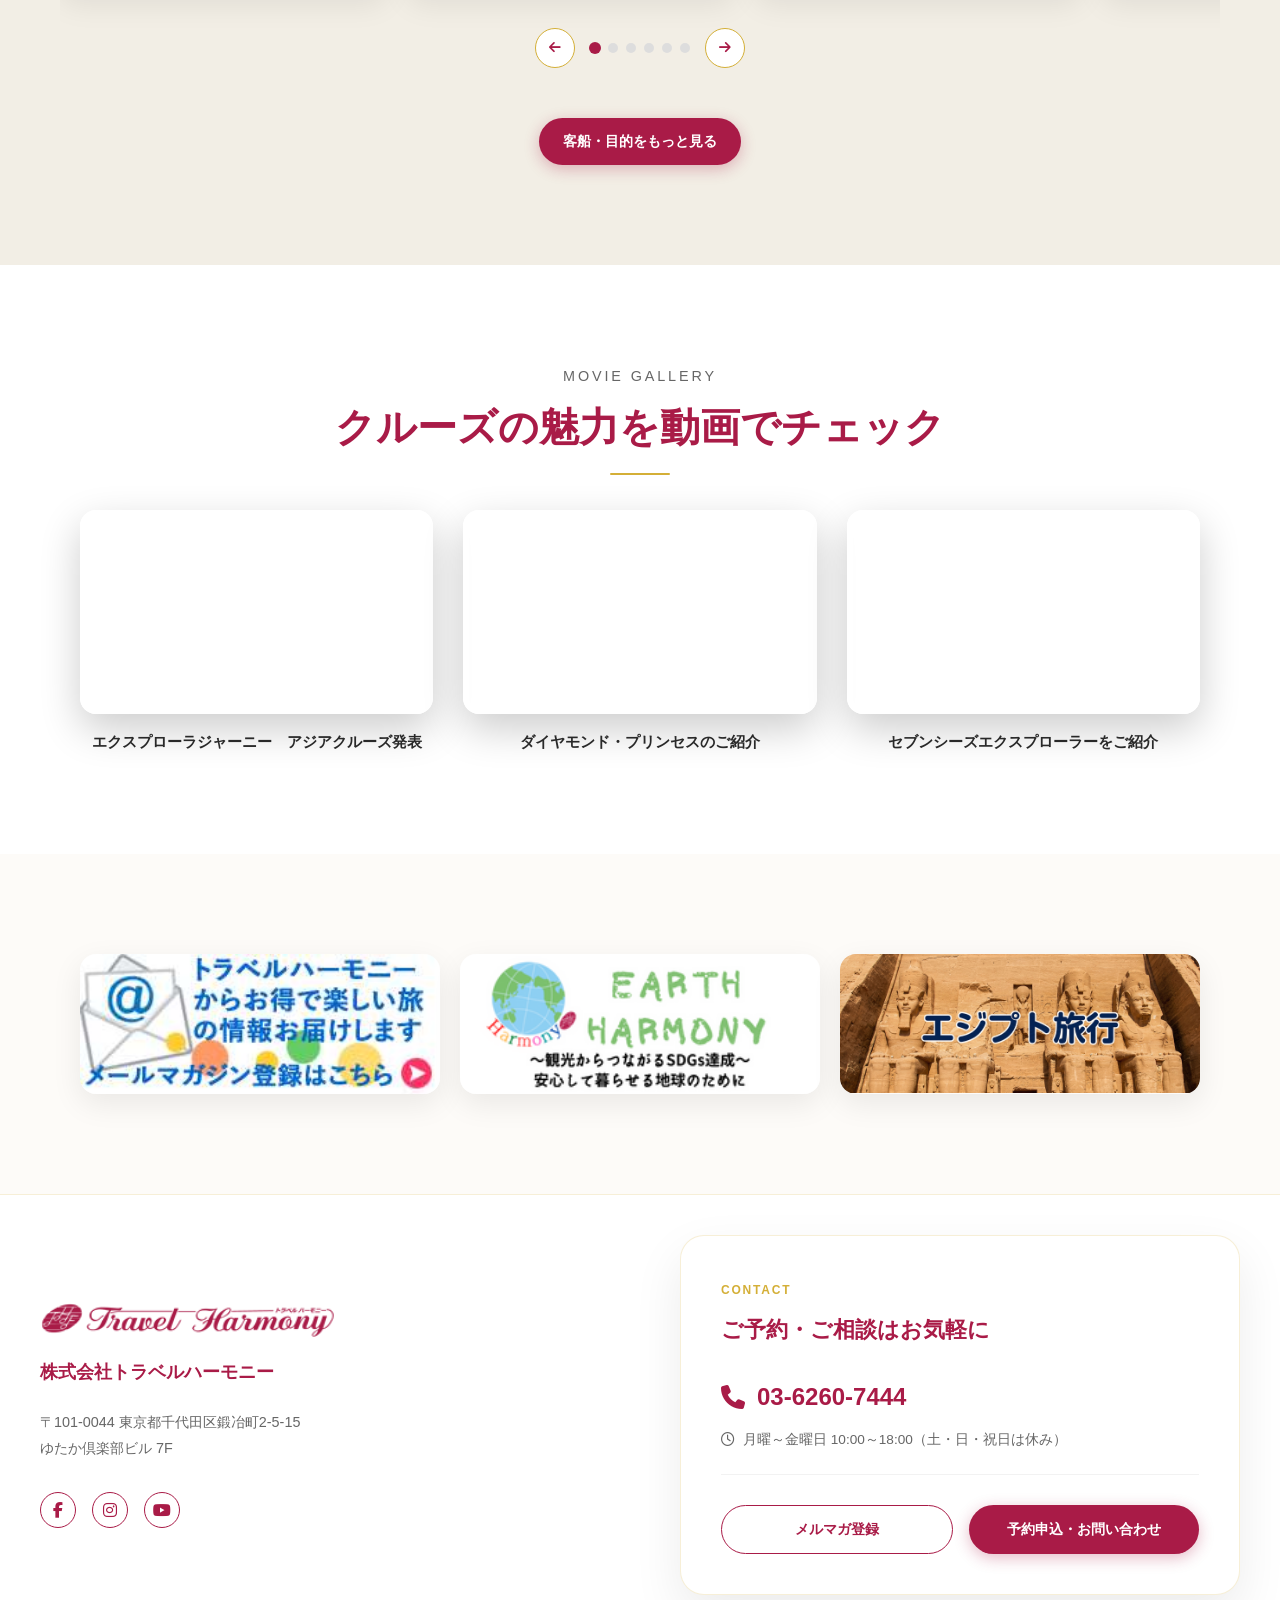
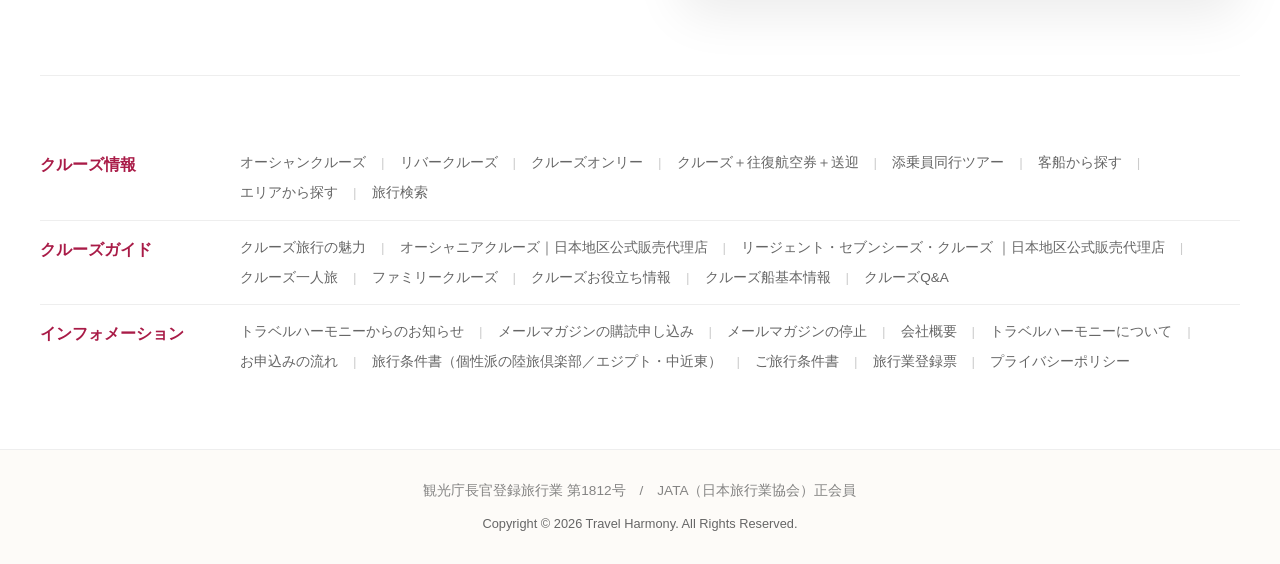
==== commit 6adfdce7: "フィードバック反映：要望漏れ修正 ・検索機能項目追加変更：年月、期間、出発地 ・フローティングボタン追加（予約・問い合わせ） ・セクション追加（おすすめ：コース、クルーズ） ※タブ切り替え廃止" ====
--- a/index.html
+++ b/index.html
@@ -63,7 +63,7 @@
                         </li>
                         <li class="header__nav-item"><a href="#" class="header__nav-link">よくある質問</a></li>
                         <li class="header__nav-item header__nav-item--cta"><a href="#" class="c-btn c-btn--outline c-btn--sm">メルマガ登録</a></li>
-                        <li class="header__nav-item header__nav-item--cta"><a href="#" class="c-btn c-btn--primary c-btn--sm">予約・お問い合わせ</a></li>
+                        <li class="header__nav-item header__nav-item--cta"><a href="#" class="c-btn c-btn--primary c-btn--sm">予約申込・お問い合わせ</a></li>
                     </ul>
                 </nav>
             </div>
@@ -84,41 +84,81 @@
                     <form class="c-search-widget">
                         <h2 class="c-search-widget__title">旅行検索</h2>
                         
-                        <div class="c-search-widget__row-2col">
-                            <div class="c-search-widget__field c-search-widget__field--stacked">
-                                <label class="c-search-widget__label">出発年</label>
-                                <div class="c-custom-select js-custom-select" data-placeholder="選択" data-multi="true">
-                                    <div class="c-custom-select__trigger">
-                                        <span class="c-custom-select__label is-placeholder">選択</span>
-                                        <i class="fa-solid fa-chevron-down"></i>
-                                    </div>
-                                    <div class="c-custom-select__dropdown">
-                                        <div class="c-custom-select__dropdown-item"><input type="checkbox" value="2026年"> 2026年</div>
-                                        <div class="c-custom-select__dropdown-item"><input type="checkbox" value="2027年"> 2027年</div>
-                                    </div>
-                                </div>
-                            </div>
-                            <div class="c-search-widget__field c-search-widget__field--stacked">
-                                <label class="c-search-widget__label">出発月</label>
-                                <div class="c-custom-select js-custom-select" data-placeholder="選択" data-multi="true">
-                                    <div class="c-custom-select__trigger">
-                                        <span class="c-custom-select__label is-placeholder">選択</span>
-                                        <i class="fa-solid fa-chevron-down"></i>
-                                    </div>
-                                    <div class="c-custom-select__dropdown">
-                                        <div class="c-custom-select__dropdown-item"><input type="checkbox" value="1月"> 1月</div>
-                                        <div class="c-custom-select__dropdown-item"><input type="checkbox" value="2月"> 2月</div>
-                                        <div class="c-custom-select__dropdown-item"><input type="checkbox" value="3月"> 3月</div>
-                                        <div class="c-custom-select__dropdown-item"><input type="checkbox" value="4月"> 4月</div>
-                                        <div class="c-custom-select__dropdown-item"><input type="checkbox" value="5月"> 5月</div>
-                                        <div class="c-custom-select__dropdown-item"><input type="checkbox" value="6月"> 6月</div>
-                                        <div class="c-custom-select__dropdown-item"><input type="checkbox" value="7月"> 7月</div>
-                                        <div class="c-custom-select__dropdown-item"><input type="checkbox" value="8月"> 8月</div>
-                                        <div class="c-custom-select__dropdown-item"><input type="checkbox" value="9月"> 9月</div>
-                                        <div class="c-custom-select__dropdown-item"><input type="checkbox" value="10月"> 10月</div>
-                                        <div class="c-custom-select__dropdown-item"><input type="checkbox" value="11月"> 11月</div>
-                                        <div class="c-custom-select__dropdown-item"><input type="checkbox" value="12月"> 12月</div>
-                                    </div>
+                        <div class="c-search-widget__field">
+                            <label class="c-search-widget__label">出発年月</label>
+                            <div class="c-custom-select js-custom-select" data-placeholder="選択してください" data-multi="true">
+                                <div class="c-custom-select__trigger">
+                                    <div class="c-custom-select__label is-placeholder">選択してください</div>
+                                    <i class="fa-solid fa-chevron-down"></i>
+                                </div>
+                                <div class="c-custom-select__dropdown">
+                                    <div class="c-custom-select__dropdown-group">
+                                        <div class="c-custom-select__dropdown-group-title">2026年</div>
+                                        <div class="c-custom-select__dropdown-grid">
+                                            <div class="c-custom-select__dropdown-item"><input type="checkbox" value="2026年4月"> 4月 (12)</div>
+                                            <div class="c-custom-select__dropdown-item"><input type="checkbox" value="2026年5月"> 5月 (8)</div>
+                                            <div class="c-custom-select__dropdown-item"><input type="checkbox" value="2026年6月"> 6月 (15)</div>
+                                            <div class="c-custom-select__dropdown-item"><input type="checkbox" value="2026年7月"> 7月 (22)</div>
+                                            <div class="c-custom-select__dropdown-item"><input type="checkbox" value="2026年8月"> 8月 (18)</div>
+                                            <div class="c-custom-select__dropdown-item"><input type="checkbox" value="2026年9月"> 9月 (10)</div>
+                                            <div class="c-custom-select__dropdown-item"><input type="checkbox" value="2026年10月"> 10月 (14)</div>
+                                            <div class="c-custom-select__dropdown-item"><input type="checkbox" value="2026年11月"> 11月 (7)</div>
+                                            <div class="c-custom-select__dropdown-item"><input type="checkbox" value="2026年12月"> 12月 (20)</div>
+                                        </div>
+                                    </div>
+                                    <div class="c-custom-select__dropdown-group">
+                                        <div class="c-custom-select__dropdown-group-title">2027年</div>
+                                        <div class="c-custom-select__dropdown-grid">
+                                            <div class="c-custom-select__dropdown-item"><input type="checkbox" value="2027年1月"> 1月 (5)</div>
+                                            <div class="c-custom-select__dropdown-item"><input type="checkbox" value="2027年2月"> 2月 (3)</div>
+                                            <div class="c-custom-select__dropdown-item"><input type="checkbox" value="2027年3月"> 3月 (8)</div>
+                                            <div class="c-custom-select__dropdown-item"><input type="checkbox" value="2027年4月"> 4月 (12)</div>
+                                            <div class="c-custom-select__dropdown-item"><input type="checkbox" value="2027年5月"> 5月 (15)</div>
+                                            <div class="c-custom-select__dropdown-item"><input type="checkbox" value="2027年6月"> 6月 (10)</div>
+                                            <div class="c-custom-select__dropdown-item"><input type="checkbox" value="2027年7月"> 7月 (18)</div>
+                                            <div class="c-custom-select__dropdown-item"><input type="checkbox" value="2027年8月"> 8月 (14)</div>
+                                            <div class="c-custom-select__dropdown-item"><input type="checkbox" value="2027年9月"> 9月 (9)</div>
+                                            <div class="c-custom-select__dropdown-item"><input type="checkbox" value="2027年10月"> 10月 (11)</div>
+                                            <div class="c-custom-select__dropdown-item"><input type="checkbox" value="2027年11月"> 11月 (6)</div>
+                                            <div class="c-custom-select__dropdown-item"><input type="checkbox" value="2027年12月"> 12月 (13)</div>
+                                        </div>
+                                    </div>
+                                </div>
+                            </div>
+                        </div>
+
+                        <div class="c-search-widget__field">
+                            <label class="c-search-widget__label">期間</label>
+                            <div class="c-custom-select js-custom-select" data-placeholder="期間を選択" data-multi="true">
+                                <div class="c-custom-select__trigger">
+                                    <div class="c-custom-select__label is-placeholder">期間を選択</div>
+                                    <i class="fa-solid fa-chevron-down"></i>
+                                </div>
+                                <div class="c-custom-select__dropdown">
+                                    <div class="c-custom-select__dropdown-item"><input type="checkbox" value="2日間"> 2日間</div>
+                                    <div class="c-custom-select__dropdown-item"><input type="checkbox" value="3日間"> 3日間</div>
+                                    <div class="c-custom-select__dropdown-item"><input type="checkbox" value="4日間"> 4日間</div>
+                                    <div class="c-custom-select__dropdown-item"><input type="checkbox" value="5日間"> 5日間</div>
+                                    <div class="c-custom-select__dropdown-item"><input type="checkbox" value="6日間"> 6日間</div>
+                                    <div class="c-custom-select__dropdown-item"><input type="checkbox" value="7日間〜"> 7日間〜</div>
+                                </div>
+                            </div>
+                        </div>
+
+                        <div class="c-search-widget__field">
+                            <label class="c-search-widget__label">出発地</label>
+                            <div class="c-custom-select js-custom-select" data-placeholder="出発地を選択">
+                                <div class="c-custom-select__trigger">
+                                    <span class="c-custom-select__label is-placeholder">出発地を選択</span>
+                                    <i class="fa-solid fa-chevron-down"></i>
+                                </div>
+                                <div class="c-custom-select__dropdown">
+                                    <div class="c-custom-select__dropdown-item" data-value="横浜">横浜</div>
+                                    <div class="c-custom-select__dropdown-item" data-value="神戸">神戸</div>
+                                    <div class="c-custom-select__dropdown-item" data-value="東京">東京</div>
+                                    <div class="c-custom-select__dropdown-item" data-value="名古屋">名古屋</div>
+                                    <div class="c-custom-select__dropdown-item" data-value="博多">博多</div>
+                                    <div class="c-custom-select__dropdown-item" data-value="その他">その他</div>
                                 </div>
                             </div>
                         </div>
@@ -208,12 +248,17 @@
 
                         <div class="c-search-widget__field">
                             <label class="c-search-widget__label">キーワード</label>
-                            <input type="text" class="c-search-widget__input" placeholder="船名、寄港地名など">
-                        </div>
-
-                        <button type="submit" class="c-btn c-btn--primary" style="width: 100%; margin-top: 10px;">
-                            <i class="fa-solid fa-magnifying-glass"></i> この条件で探す
-                        </button>
+                            <input type="text" class="c-search-widget__input js-search-keyword" placeholder="船名、寄港地名など">
+                        </div>
+
+                        <div class="c-search-widget__actions">
+                            <button type="button" class="c-btn c-btn--outline js-search-clear">
+                                <i class="fa-solid fa-rotate-left"></i> 条件をリセット
+                            </button>
+                            <button type="submit" class="c-btn c-btn--primary">
+                                <i class="fa-solid fa-magnifying-glass"></i> この条件で探す
+                            </button>
+                        </div>
                     </form>
                 </div>
 
@@ -221,7 +266,7 @@
         </section>
 
         <!-- News -->
-        <section class="u-section news">
+        <section class="u-section news u-bg-white">
             <div class="container">
                 <h2 class="section-title"><span class="subtitle">Information</span>新着情報</h2>
                 <div class="news__list">
@@ -248,13 +293,13 @@
                     </a>
                 </div>
                 <div style="text-align: center; margin-top: 40px;">
-                    <a href="#" class="c-btn c-btn--primary">新着情報一覧を見る</a>
+                    <a href="#" class="c-btn c-btn--primary">新着情報をもっと見る</a>
                 </div>
             </div>
         </section>
 
         <!-- First Cruise -->
-        <section class="u-section beginner">
+        <section class="u-section beginner u-bg-white">
             <div class="container">
                 <h2 class="section-title"><span class="subtitle">Service Guide</span>初めてのクルーズ</h2>
                 <div class="beginner__grid">
@@ -280,140 +325,290 @@
             </div>
         </section>
 
-        <!-- Tour Search Tabs -->
-        <section class="u-section tours">
+        <!-- Recommended Cruise -->
+        <section class="u-section u-bg-alt">
             <div class="container">
-                <h2 class="section-title"><span class="subtitle">Tour Collection</span>ツアーを探す</h2>
-                <div class="c-tabs">
-                    <div class="c-tabs__nav">
-                        <button class="c-tabs__btn is-active" data-tab="recommended">おすすめから探す</button>
-                        <button class="c-tabs__btn" data-tab="purpose">目的から探す</button>
-                        <button class="c-tabs__btn" data-tab="ship">客船から探す</button>
-                    </div>
-                    
-                    <div id="recommended" class="c-tabs__content is-active">
-                        <article class="c-card">
-                            <div class="c-card__img-wrapper">
-                                <img src="img/tour-1.jpg" alt="クリスタル・クルーズ" class="c-card__img">
-                            </div>
+                <h2 class="section-title"><span class="subtitle">Recommended Cruise</span>おすすめクルーズから探す</h2>
+                <div class="c-slider">
+                    <div class="c-slider__track js-slider-track">
+                        <!-- 1〜3 -->
+                        <article class="c-card c-slider__item">
+                            <div class="c-card__img-wrapper"><img src="img/tour-1.jpg" alt="クリスタル・クルーズ" class="c-card__img"></div>
                             <div class="c-card__content">
                                 <h3 class="c-card__title">クリスタル・クルーズ</h3>
                                 <p class="c-card__summary">クリスタル・クルーズと共に31年、豊富な乗船経験をもとにご案内します！</p>
-                                <div style="text-align: center;">
-                                    <div class="c-link-arrow">詳細を見る <span class="c-link-arrow__circle"><i class="fa-solid fa-chevron-right"></i></span></div>
-                                </div>
-                            </div>
-                        </article>
-                        <article class="c-card">
-                            <div class="c-card__img-wrapper">
-                                <img src="img/tour-2.jpg" alt="飛鳥Ⅱクルーズ" class="c-card__img">
-                            </div>
+                                <div style="text-align: center;"><div class="c-link-arrow">詳細を見る <span class="c-link-arrow__circle"><i class="fa-solid fa-chevron-right"></i></span></div></div>
+                            </div>
+                        </article>
+                        <article class="c-card c-slider__item">
+                            <div class="c-card__img-wrapper"><img src="img/tour-2.jpg" alt="飛鳥Ⅱクルーズ" class="c-card__img"></div>
                             <div class="c-card__content">
                                 <h3 class="c-card__title">飛鳥Ⅱクルーズ</h3>
                                 <p class="c-card__summary">短期間で楽しむラグジュアリークルーズ</p>
-                                <div style="text-align: center;">
-                                    <div class="c-link-arrow">詳細を見る <span class="c-link-arrow__circle"><i class="fa-solid fa-chevron-right"></i></span></div>
-                                </div>
-                            </div>
-                        </article>
-                        <article class="c-card">
-                            <div class="c-card__img-wrapper">
-                                <img src="img/tour-3.jpg" alt="にっぽん丸クルーズ" class="c-card__img">
-                            </div>
+                                <div style="text-align: center;"><div class="c-link-arrow">詳細を見る <span class="c-link-arrow__circle"><i class="fa-solid fa-chevron-right"></i></span></div></div>
+                            </div>
+                        </article>
+                        <article class="c-card c-slider__item">
+                            <div class="c-card__img-wrapper"><img src="img/tour-3.jpg" alt="にっぽん丸クルーズ" class="c-card__img"></div>
                             <div class="c-card__content">
                                 <h3 class="c-card__title">にっぽん丸クルーズ</h3>
                                 <p class="c-card__summary">日本国内を楽しむクルーズ</p>
-                                <div style="text-align: center;">
-                                    <div class="c-link-arrow">詳細を見る <span class="c-link-arrow__circle"><i class="fa-solid fa-chevron-right"></i></span></div>
-                                </div>
-                            </div>
-                        </article>
-                    </div>
-                    <div id="purpose" class="c-tabs__content">
-                        <article class="c-card">
-                            <div class="c-card__img-wrapper">
-                                <img src="img/tour-1.jpg" alt="クリスタル・クルーズ" class="c-card__img">
-                            </div>
+                                <div style="text-align: center;"><div class="c-link-arrow">詳細を見る <span class="c-link-arrow__circle"><i class="fa-solid fa-chevron-right"></i></span></div></div>
+                            </div>
+                        </article>
+                        <!-- 4〜6 -->
+                        <article class="c-card c-slider__item">
+                            <div class="c-card__img-wrapper"><img src="img/tour-1.jpg" alt="クリスタル・クルーズ" class="c-card__img"></div>
                             <div class="c-card__content">
                                 <h3 class="c-card__title">クリスタル・クルーズ</h3>
                                 <p class="c-card__summary">クリスタル・クルーズと共に31年、豊富な乗船経験をもとにご案内します！</p>
-                                <div style="text-align: center;">
-                                    <div class="c-link-arrow">詳細を見る <span class="c-link-arrow__circle"><i class="fa-solid fa-chevron-right"></i></span></div>
-                                </div>
-                            </div>
-                        </article>
-                        <article class="c-card">
-                            <div class="c-card__img-wrapper">
-                                <img src="img/tour-2.jpg" alt="飛鳥Ⅱクルーズ" class="c-card__img">
-                            </div>
+                                <div style="text-align: center;"><div class="c-link-arrow">詳細を見る <span class="c-link-arrow__circle"><i class="fa-solid fa-chevron-right"></i></span></div></div>
+                            </div>
+                        </article>
+                        <article class="c-card c-slider__item">
+                            <div class="c-card__img-wrapper"><img src="img/tour-2.jpg" alt="飛鳥Ⅱクルーズ" class="c-card__img"></div>
                             <div class="c-card__content">
                                 <h3 class="c-card__title">飛鳥Ⅱクルーズ</h3>
                                 <p class="c-card__summary">短期間で楽しむラグジュアリークルーズ</p>
-                                <div style="text-align: center;">
-                                    <div class="c-link-arrow">詳細を見る <span class="c-link-arrow__circle"><i class="fa-solid fa-chevron-right"></i></span></div>
-                                </div>
-                            </div>
-                        </article>
-                        <article class="c-card">
-                            <div class="c-card__img-wrapper">
-                                <img src="img/tour-3.jpg" alt="にっぽん丸クルーズ" class="c-card__img">
-                            </div>
+                                <div style="text-align: center;"><div class="c-link-arrow">詳細を見る <span class="c-link-arrow__circle"><i class="fa-solid fa-chevron-right"></i></span></div></div>
+                            </div>
+                        </article>
+                        <article class="c-card c-slider__item">
+                            <div class="c-card__img-wrapper"><img src="img/tour-3.jpg" alt="にっぽん丸クルーズ" class="c-card__img"></div>
                             <div class="c-card__content">
                                 <h3 class="c-card__title">にっぽん丸クルーズ</h3>
                                 <p class="c-card__summary">日本国内を楽しむクルーズ</p>
-                                <div style="text-align: center;">
-                                    <div class="c-link-arrow">詳細を見る <span class="c-link-arrow__circle"><i class="fa-solid fa-chevron-right"></i></span></div>
-                                </div>
-                            </div>
-                        </article>
-                    </div>
-                    <div id="ship" class="c-tabs__content">
-                        <article class="c-card">
-                            <div class="c-card__img-wrapper">
-                                <img src="img/tour-1.jpg" alt="クリスタル・クルーズ" class="c-card__img">
-                            </div>
+                                <div style="text-align: center;"><div class="c-link-arrow">詳細を見る <span class="c-link-arrow__circle"><i class="fa-solid fa-chevron-right"></i></span></div></div>
+                            </div>
+                        </article>
+                        <!-- 7〜9 -->
+                        <article class="c-card c-slider__item">
+                            <div class="c-card__img-wrapper"><img src="img/tour-1.jpg" alt="クリスタル・クルーズ" class="c-card__img"></div>
                             <div class="c-card__content">
                                 <h3 class="c-card__title">クリスタル・クルーズ</h3>
                                 <p class="c-card__summary">クリスタル・クルーズと共に31年、豊富な乗船経験をもとにご案内します！</p>
-                                <div style="text-align: center;">
-                                    <div class="c-link-arrow">詳細を見る <span class="c-link-arrow__circle"><i class="fa-solid fa-chevron-right"></i></span></div>
-                                </div>
-                            </div>
-                        </article>
-                        <article class="c-card">
-                            <div class="c-card__img-wrapper">
-                                <img src="img/tour-2.jpg" alt="飛鳥Ⅱクルーズ" class="c-card__img">
-                            </div>
+                                <div style="text-align: center;"><div class="c-link-arrow">詳細を見る <span class="c-link-arrow__circle"><i class="fa-solid fa-chevron-right"></i></span></div></div>
+                            </div>
+                        </article>
+                        <article class="c-card c-slider__item">
+                            <div class="c-card__img-wrapper"><img src="img/tour-2.jpg" alt="飛鳥Ⅱクルーズ" class="c-card__img"></div>
                             <div class="c-card__content">
                                 <h3 class="c-card__title">飛鳥Ⅱクルーズ</h3>
                                 <p class="c-card__summary">短期間で楽しむラグジュアリークルーズ</p>
-                                <div style="text-align: center;">
-                                    <div class="c-link-arrow">詳細を見る <span class="c-link-arrow__circle"><i class="fa-solid fa-chevron-right"></i></span></div>
-                                </div>
-                            </div>
-                        </article>
-                        <article class="c-card">
-                            <div class="c-card__img-wrapper">
-                                <img src="img/tour-3.jpg" alt="にっぽん丸クルーズ" class="c-card__img">
-                            </div>
+                                <div style="text-align: center;"><div class="c-link-arrow">詳細を見る <span class="c-link-arrow__circle"><i class="fa-solid fa-chevron-right"></i></span></div></div>
+                            </div>
+                        </article>
+                        <article class="c-card c-slider__item">
+                            <div class="c-card__img-wrapper"><img src="img/tour-3.jpg" alt="にっぽん丸クルーズ" class="c-card__img"></div>
                             <div class="c-card__content">
                                 <h3 class="c-card__title">にっぽん丸クルーズ</h3>
                                 <p class="c-card__summary">日本国内を楽しむクルーズ</p>
-                                <div style="text-align: center;">
-                                    <div class="c-link-arrow">詳細を見る <span class="c-link-arrow__circle"><i class="fa-solid fa-chevron-right"></i></span></div>
-                                </div>
-                            </div>
-                        </article>
+                                <div style="text-align: center;"><div class="c-link-arrow">詳細を見る <span class="c-link-arrow__circle"><i class="fa-solid fa-chevron-right"></i></span></div></div>
+                            </div>
+                        </article>
+                    </div>
+                    <div class="c-slider__controls">
+                        <button class="c-slider__btn c-slider__btn--prev js-slider-prev"><i class="fa-solid fa-arrow-left"></i></button>
+                        <div class="c-slider__dots js-slider-dots"></div>
+                        <button class="c-slider__btn c-slider__btn--next js-slider-next"><i class="fa-solid fa-arrow-right"></i></button>
                     </div>
                 </div>
                 <div style="text-align: center; margin-top: 50px;">
-                    <a href="#" class="c-btn c-btn--primary">一覧を見る</a>
+                    <a href="#" class="c-btn c-btn--primary">おすすめクルーズをもっと見る</a>
                 </div>
             </div>
         </section>
 
+        <!-- Recommended Course -->
+        <section class="u-section u-bg-white">
+            <div class="container">
+                <h2 class="section-title"><span class="subtitle">Recommended Course</span>おすすめコースから探す</h2>
+                <div class="c-slider">
+                    <div class="c-slider__track js-slider-track">
+                        <!-- 1〜3 -->
+                        <article class="c-card c-slider__item">
+                            <div class="c-card__img-wrapper"><img src="img/tour-1.jpg" alt="エーゲ海・地中海コース" class="c-card__img"></div>
+                            <div class="c-card__content">
+                                <h3 class="c-card__title">エーゲ海・地中海コース</h3>
+                                <p class="c-card__summary">歴史と美しさを巡る魅惑の航路を、厳選したコースでご紹介します。</p>
+                                <div style="text-align: center;"><div class="c-link-arrow">詳細を見る <span class="c-link-arrow__circle"><i class="fa-solid fa-chevron-right"></i></span></div></div>
+                            </div>
+                        </article>
+                        <article class="c-card c-slider__item">
+                            <div class="c-card__img-wrapper"><img src="img/tour-2.jpg" alt="日本一周・ショートコース" class="c-card__img"></div>
+                            <div class="c-card__content">
+                                <h3 class="c-card__title">日本一周・ショートコース</h3>
+                                <p class="c-card__summary">気軽に楽しむショートクルーズから、日本をぐるりと巡る贅沢な旅まで。</p>
+                                <div style="text-align: center;"><div class="c-link-arrow">詳細を見る <span class="c-link-arrow__circle"><i class="fa-solid fa-chevron-right"></i></span></div></div>
+                            </div>
+                        </article>
+                        <article class="c-card c-slider__item">
+                            <div class="c-card__img-wrapper"><img src="img/tour-3.jpg" alt="カリブ海・アラスカコース" class="c-card__img"></div>
+                            <div class="c-card__content">
+                                <h3 class="c-card__title">カリブ海・アラスカコース</h3>
+                                <p class="c-card__summary">壮大な大自然、青い海と空。非日常の極致を体験する特別コース。</p>
+                                <div style="text-align: center;"><div class="c-link-arrow">詳細を見る <span class="c-link-arrow__circle"><i class="fa-solid fa-chevron-right"></i></span></div></div>
+                            </div>
+                        </article>
+                        <!-- 4〜6 -->
+                        <article class="c-card c-slider__item">
+                            <div class="c-card__img-wrapper"><img src="img/tour-1.jpg" alt="エーゲ海・地中海コース" class="c-card__img"></div>
+                            <div class="c-card__content">
+                                <h3 class="c-card__title">エーゲ海・地中海コース</h3>
+                                <p class="c-card__summary">歴史と美しさを巡る魅惑の航路を、厳選したコースでご紹介します。</p>
+                                <div style="text-align: center;"><div class="c-link-arrow">詳細を見る <span class="c-link-arrow__circle"><i class="fa-solid fa-chevron-right"></i></span></div></div>
+                            </div>
+                        </article>
+                        <article class="c-card c-slider__item">
+                            <div class="c-card__img-wrapper"><img src="img/tour-2.jpg" alt="日本一周・ショートコース" class="c-card__img"></div>
+                            <div class="c-card__content">
+                                <h3 class="c-card__title">日本一周・ショートコース</h3>
+                                <p class="c-card__summary">気軽に楽しむショートクルーズから、日本をぐるりと巡る贅沢な旅まで。</p>
+                                <div style="text-align: center;"><div class="c-link-arrow">詳細を見る <span class="c-link-arrow__circle"><i class="fa-solid fa-chevron-right"></i></span></div></div>
+                            </div>
+                        </article>
+                        <article class="c-card c-slider__item">
+                            <div class="c-card__img-wrapper"><img src="img/tour-3.jpg" alt="カリブ海・アラスカコース" class="c-card__img"></div>
+                            <div class="c-card__content">
+                                <h3 class="c-card__title">カリブ海・アラスカコース</h3>
+                                <p class="c-card__summary">壮大な大自然、青い海と空。非日常の極致を体験する特別コース。</p>
+                                <div style="text-align: center;"><div class="c-link-arrow">詳細を見る <span class="c-link-arrow__circle"><i class="fa-solid fa-chevron-right"></i></span></div></div>
+                            </div>
+                        </article>
+                        <!-- 7〜9 -->
+                        <article class="c-card c-slider__item">
+                            <div class="c-card__img-wrapper"><img src="img/tour-1.jpg" alt="エーゲ海・地中海コース" class="c-card__img"></div>
+                            <div class="c-card__content">
+                                <h3 class="c-card__title">エーゲ海・地中海コース</h3>
+                                <p class="c-card__summary">歴史と美しさを巡る魅惑の航路を、厳選したコースでご紹介します。</p>
+                                <div style="text-align: center;"><div class="c-link-arrow">詳細を見る <span class="c-link-arrow__circle"><i class="fa-solid fa-chevron-right"></i></span></div></div>
+                            </div>
+                        </article>
+                        <article class="c-card c-slider__item">
+                            <div class="c-card__img-wrapper"><img src="img/tour-2.jpg" alt="日本一周・ショートコース" class="c-card__img"></div>
+                            <div class="c-card__content">
+                                <h3 class="c-card__title">日本一周・ショートコース</h3>
+                                <p class="c-card__summary">気軽に楽しむショートクルーズから、日本をぐるりと巡る贅沢な旅まで。</p>
+                                <div style="text-align: center;"><div class="c-link-arrow">詳細を見る <span class="c-link-arrow__circle"><i class="fa-solid fa-chevron-right"></i></span></div></div>
+                            </div>
+                        </article>
+                        <article class="c-card c-slider__item">
+                            <div class="c-card__img-wrapper"><img src="img/tour-3.jpg" alt="カリブ海・アラスカコース" class="c-card__img"></div>
+                            <div class="c-card__content">
+                                <h3 class="c-card__title">カリブ海・アラスカコース</h3>
+                                <p class="c-card__summary">壮大な大自然、青い海と空。非日常の極致を体験する特別コース。</p>
+                                <div style="text-align: center;"><div class="c-link-arrow">詳細を見る <span class="c-link-arrow__circle"><i class="fa-solid fa-chevron-right"></i></span></div></div>
+                            </div>
+                        </article>
+                    </div>
+                    <div class="c-slider__controls">
+                        <button class="c-slider__btn c-slider__btn--prev js-slider-prev"><i class="fa-solid fa-arrow-left"></i></button>
+                        <div class="c-slider__dots js-slider-dots"></div>
+                        <button class="c-slider__btn c-slider__btn--next js-slider-next"><i class="fa-solid fa-arrow-right"></i></button>
+                    </div>
+                </div>
+                <div style="text-align: center; margin-top: 50px;">
+                    <a href="#" class="c-btn c-btn--primary">おすすめコースをもっと見る</a>
+                </div>
+            </div>
+        </section>
+
+        <!-- Ship & Purpose -->
+        <section class="u-section u-bg-alt">
+            <div class="container">
+                <h2 class="section-title"><span class="subtitle">Ship & Purpose</span>客船・目的から探す</h2>
+                <div class="c-slider">
+                    <div class="c-slider__track js-slider-track">
+                        <!-- 1〜3 -->
+                        <article class="c-card c-slider__item">
+                            <div class="c-card__img-wrapper"><img src="img/tour-1.jpg" alt="クリスタル・クルーズ" class="c-card__img"></div>
+                            <div class="c-card__content">
+                                <h3 class="c-card__title">クリスタル・クルーズ</h3>
+                                <p class="c-card__summary">クリスタル・クルーズと共に31年、豊富な乗船経験をもとにご案内します！</p>
+                                <div style="text-align: center;"><div class="c-link-arrow">詳細を見る <span class="c-link-arrow__circle"><i class="fa-solid fa-chevron-right"></i></span></div></div>
+                            </div>
+                        </article>
+                        <article class="c-card c-slider__item">
+                            <div class="c-card__img-wrapper"><img src="img/tour-2.jpg" alt="飛鳥Ⅱクルーズ" class="c-card__img"></div>
+                            <div class="c-card__content">
+                                <h3 class="c-card__title">飛鳥Ⅱクルーズ</h3>
+                                <p class="c-card__summary">短期間で楽しむラグジュアリークルーズ</p>
+                                <div style="text-align: center;"><div class="c-link-arrow">詳細を見る <span class="c-link-arrow__circle"><i class="fa-solid fa-chevron-right"></i></span></div></div>
+                            </div>
+                        </article>
+                        <article class="c-card c-slider__item">
+                            <div class="c-card__img-wrapper"><img src="img/tour-3.jpg" alt="にっぽん丸クルーズ" class="c-card__img"></div>
+                            <div class="c-card__content">
+                                <h3 class="c-card__title">にっぽん丸クルーズ</h3>
+                                <p class="c-card__summary">日本国内を楽しむクルーズ</p>
+                                <div style="text-align: center;"><div class="c-link-arrow">詳細を見る <span class="c-link-arrow__circle"><i class="fa-solid fa-chevron-right"></i></span></div></div>
+                            </div>
+                        </article>
+                        <!-- 4〜6 -->
+                        <article class="c-card c-slider__item">
+                            <div class="c-card__img-wrapper"><img src="img/tour-1.jpg" alt="クリスタル・クルーズ" class="c-card__img"></div>
+                            <div class="c-card__content">
+                                <h3 class="c-card__title">クリスタル・クルーズ</h3>
+                                <p class="c-card__summary">クリスタル・クルーズと共に31年、豊富な乗船経験をもとにご案内します！</p>
+                                <div style="text-align: center;"><div class="c-link-arrow">詳細を見る <span class="c-link-arrow__circle"><i class="fa-solid fa-chevron-right"></i></span></div></div>
+                            </div>
+                        </article>
+                        <article class="c-card c-slider__item">
+                            <div class="c-card__img-wrapper"><img src="img/tour-2.jpg" alt="飛鳥Ⅱクルーズ" class="c-card__img"></div>
+                            <div class="c-card__content">
+                                <h3 class="c-card__title">飛鳥Ⅱクルーズ</h3>
+                                <p class="c-card__summary">短期間で楽しむラグジュアリークルーズ</p>
+                                <div style="text-align: center;"><div class="c-link-arrow">詳細を見る <span class="c-link-arrow__circle"><i class="fa-solid fa-chevron-right"></i></span></div></div>
+                            </div>
+                        </article>
+                        <article class="c-card c-slider__item">
+                            <div class="c-card__img-wrapper"><img src="img/tour-3.jpg" alt="にっぽん丸クルーズ" class="c-card__img"></div>
+                            <div class="c-card__content">
+                                <h3 class="c-card__title">にっぽん丸クルーズ</h3>
+                                <p class="c-card__summary">日本国内を楽しむクルーズ</p>
+                                <div style="text-align: center;"><div class="c-link-arrow">詳細を見る <span class="c-link-arrow__circle"><i class="fa-solid fa-chevron-right"></i></span></div></div>
+                            </div>
+                        </article>
+                        <!-- 7〜9 -->
+                        <article class="c-card c-slider__item">
+                            <div class="c-card__img-wrapper"><img src="img/tour-1.jpg" alt="クリスタル・クルーズ" class="c-card__img"></div>
+                            <div class="c-card__content">
+                                <h3 class="c-card__title">クリスタル・クルーズ</h3>
+                                <p class="c-card__summary">クリスタル・クルーズと共に31年、豊富な乗船経験をもとにご案内します！</p>
+                                <div style="text-align: center;"><div class="c-link-arrow">詳細を見る <span class="c-link-arrow__circle"><i class="fa-solid fa-chevron-right"></i></span></div></div>
+                            </div>
+                        </article>
+                        <article class="c-card c-slider__item">
+                            <div class="c-card__img-wrapper"><img src="img/tour-2.jpg" alt="飛鳥Ⅱクルーズ" class="c-card__img"></div>
+                            <div class="c-card__content">
+                                <h3 class="c-card__title">飛鳥Ⅱクルーズ</h3>
+                                <p class="c-card__summary">短期間で楽しむラグジュアリークルーズ</p>
+                                <div style="text-align: center;"><div class="c-link-arrow">詳細を見る <span class="c-link-arrow__circle"><i class="fa-solid fa-chevron-right"></i></span></div></div>
+                            </div>
+                        </article>
+                        <article class="c-card c-slider__item">
+                            <div class="c-card__img-wrapper"><img src="img/tour-3.jpg" alt="にっぽん丸クルーズ" class="c-card__img"></div>
+                            <div class="c-card__content">
+                                <h3 class="c-card__title">にっぽん丸クルーズ</h3>
+                                <p class="c-card__summary">日本国内を楽しむクルーズ</p>
+                                <div style="text-align: center;"><div class="c-link-arrow">詳細を見る <span class="c-link-arrow__circle"><i class="fa-solid fa-chevron-right"></i></span></div></div>
+                            </div>
+                        </article>
+                    </div>
+                    <div class="c-slider__controls">
+                        <button class="c-slider__btn c-slider__btn--prev js-slider-prev"><i class="fa-solid fa-arrow-left"></i></button>
+                        <div class="c-slider__dots js-slider-dots"></div>
+                        <button class="c-slider__btn c-slider__btn--next js-slider-next"><i class="fa-solid fa-arrow-right"></i></button>
+                    </div>
+                </div>
+                <div style="text-align: center; margin-top: 50px;">
+                    <a href="#" class="c-btn c-btn--primary">客船・目的をもっと見る</a>
+                </div>
+            </div>
+        </section>
+
         <!-- Video Section -->
-        <section class="u-section videos">
+        <section class="u-section videos u-bg-white">
             <div class="container">
                 <h2 class="section-title"><span class="subtitle">Movie Gallery</span>クルーズの魅力を動画でチェック</h2>
                 <div class="videos__grid">
@@ -435,6 +630,12 @@
                         </div>
                         <p class="videos__item-title">セブンシーズエクスプローラーをご紹介</p>
                     </div>
+                </div>
+            </div>
+
+            <div class="container">
+                <div class="c-slider__global-controls">
+                    <!-- Controls stay inside container for alignment -->
                 </div>
             </div>
         </section>
@@ -490,7 +691,7 @@
                         </div>
                         <div class="footer__btns-group">
                             <a href="#" class="c-btn c-btn--outline">メルマガ登録</a>
-                            <a href="#" class="c-btn c-btn--primary">予約・お問い合わせ</a>
+                            <a href="#" class="c-btn c-btn--primary">予約申込・お問い合わせ</a>
                         </div>
                     </div>
                 </div>
@@ -554,9 +755,207 @@
         </div>
     </footer>
 
-    <button id="js-scroll-top" class="c-scroll-top" aria-label="トップへ戻る">
-        <i class="fa-solid fa-chevron-up"></i>
-    </button>
+    <!-- Floating Buttons -->
+    <div class="c-floating-group">
+        <a href="#" class="c-floating-btn c-floating-btn--search">
+            <span class="c-floating-btn__icon"><i class="fa-solid fa-magnifying-glass"></i></span>
+            <span class="c-floating-btn__label">クルーズ<br>検索</span>
+        </a>
+        <a href="#" class="c-floating-btn c-floating-btn--contact">
+            <span class="c-floating-btn__icon"><i class="fa-solid fa-envelope"></i></span>
+            <span class="c-floating-btn__label">予約申込・<br>お問い合わせ</span>
+        </a>
+    </div>
+
+    <!-- Search Modal -->
+    <div class="c-modal" id="js-search-modal">
+        <div class="c-modal__overlay js-modal-close"></div>
+        <div class="c-modal__content">
+            <button type="button" class="c-modal__close-btn js-modal-close" aria-label="閉じる"><i class="fa-solid fa-xmark"></i></button>
+            <div class="c-modal__body">
+                <!-- Copied from First View Search Widget -->
+                <form class="c-search-widget">
+                    <h2 class="c-search-widget__title">旅行検索</h2>
+                    
+                    <div class="c-search-widget__field">
+                        <label class="c-search-widget__label">出発年月</label>
+                        <div class="c-custom-select js-custom-select" data-placeholder="選択してください" data-multi="true">
+                            <div class="c-custom-select__trigger">
+                                <div class="c-custom-select__label is-placeholder">選択してください</div>
+                                <i class="fa-solid fa-chevron-down"></i>
+                            </div>
+                            <div class="c-custom-select__dropdown">
+                                <div class="c-custom-select__dropdown-group">
+                                    <div class="c-custom-select__dropdown-group-title">2026年</div>
+                                    <div class="c-custom-select__dropdown-grid">
+                                        <div class="c-custom-select__dropdown-item"><input type="checkbox" value="2026年4月"> 4月 (12)</div>
+                                        <div class="c-custom-select__dropdown-item"><input type="checkbox" value="2026年5月"> 5月 (8)</div>
+                                        <div class="c-custom-select__dropdown-item"><input type="checkbox" value="2026年6月"> 6月 (15)</div>
+                                        <div class="c-custom-select__dropdown-item"><input type="checkbox" value="2026年7月"> 7月 (22)</div>
+                                        <div class="c-custom-select__dropdown-item"><input type="checkbox" value="2026年8月"> 8月 (18)</div>
+                                        <div class="c-custom-select__dropdown-item"><input type="checkbox" value="2026年9月"> 9月 (10)</div>
+                                        <div class="c-custom-select__dropdown-item"><input type="checkbox" value="2026年10月"> 10月 (14)</div>
+                                        <div class="c-custom-select__dropdown-item"><input type="checkbox" value="2026年11月"> 11月 (7)</div>
+                                        <div class="c-custom-select__dropdown-item"><input type="checkbox" value="2026年12月"> 12月 (20)</div>
+                                    </div>
+                                </div>
+                                <div class="c-custom-select__dropdown-group">
+                                    <div class="c-custom-select__dropdown-group-title">2027年</div>
+                                    <div class="c-custom-select__dropdown-grid">
+                                        <div class="c-custom-select__dropdown-item"><input type="checkbox" value="2027年1月"> 1月 (5)</div>
+                                        <div class="c-custom-select__dropdown-item"><input type="checkbox" value="2027年2月"> 2月 (3)</div>
+                                        <div class="c-custom-select__dropdown-item"><input type="checkbox" value="2027年3月"> 3月 (8)</div>
+                                        <div class="c-custom-select__dropdown-item"><input type="checkbox" value="2027年4月"> 4月 (12)</div>
+                                        <div class="c-custom-select__dropdown-item"><input type="checkbox" value="2027年5月"> 5月 (15)</div>
+                                        <div class="c-custom-select__dropdown-item"><input type="checkbox" value="2027年6月"> 6月 (10)</div>
+                                        <div class="c-custom-select__dropdown-item"><input type="checkbox" value="2027年7月"> 7月 (18)</div>
+                                        <div class="c-custom-select__dropdown-item"><input type="checkbox" value="2027年8月"> 8月 (14)</div>
+                                        <div class="c-custom-select__dropdown-item"><input type="checkbox" value="2027年9月"> 9月 (9)</div>
+                                        <div class="c-custom-select__dropdown-item"><input type="checkbox" value="2027年10月"> 10月 (11)</div>
+                                        <div class="c-custom-select__dropdown-item"><input type="checkbox" value="2027年11月"> 11月 (6)</div>
+                                        <div class="c-custom-select__dropdown-item"><input type="checkbox" value="2027年12月"> 12月 (13)</div>
+                                    </div>
+                                </div>
+                            </div>
+                        </div>
+                    </div>
+
+                    <div class="c-search-widget__field">
+                        <label class="c-search-widget__label">期間</label>
+                        <div class="c-custom-select js-custom-select" data-placeholder="期間を選択" data-multi="true">
+                            <div class="c-custom-select__trigger">
+                                <div class="c-custom-select__label is-placeholder">期間を選択</div>
+                                <i class="fa-solid fa-chevron-down"></i>
+                            </div>
+                            <div class="c-custom-select__dropdown">
+                                <div class="c-custom-select__dropdown-item"><input type="checkbox" value="2日間"> 2日間</div>
+                                <div class="c-custom-select__dropdown-item"><input type="checkbox" value="3日間"> 3日間</div>
+                                <div class="c-custom-select__dropdown-item"><input type="checkbox" value="4日間"> 4日間</div>
+                                <div class="c-custom-select__dropdown-item"><input type="checkbox" value="5日間"> 5日間</div>
+                                <div class="c-custom-select__dropdown-item"><input type="checkbox" value="6日間"> 6日間</div>
+                                <div class="c-custom-select__dropdown-item"><input type="checkbox" value="7日間〜"> 7日間〜</div>
+                            </div>
+                        </div>
+                    </div>
+
+                    <div class="c-search-widget__field">
+                        <label class="c-search-widget__label">出発地</label>
+                        <div class="c-custom-select js-custom-select" data-placeholder="出発地を選択">
+                            <div class="c-custom-select__trigger">
+                                <span class="c-custom-select__label is-placeholder">出発地を選択</span>
+                                <i class="fa-solid fa-chevron-down"></i>
+                            </div>
+                            <div class="c-custom-select__dropdown">
+                                <div class="c-custom-select__dropdown-item" data-value="横浜">横浜</div>
+                                <div class="c-custom-select__dropdown-item" data-value="神戸">神戸</div>
+                                <div class="c-custom-select__dropdown-item" data-value="東京">東京</div>
+                                <div class="c-custom-select__dropdown-item" data-value="名古屋">名古屋</div>
+                                <div class="c-custom-select__dropdown-item" data-value="博多">博多</div>
+                                <div class="c-custom-select__dropdown-item" data-value="その他">その他</div>
+                            </div>
+                        </div>
+                    </div>
+
+                    <div class="c-search-widget__row-2col">
+                        <div class="c-search-widget__field c-search-widget__field--stacked">
+                            <label class="c-search-widget__label">クルーズタイプ</label>
+                            <div class="c-custom-select js-custom-select" data-placeholder="選択">
+                                <div class="c-custom-select__trigger">
+                                    <span class="c-custom-select__label is-placeholder">選択</span>
+                                    <i class="fa-solid fa-chevron-down"></i>
+                                </div>
+                                <div class="c-custom-select__dropdown">
+                                    <div class="c-custom-select__dropdown-item" data-value="オーシャンクルーズ">オーシャンクルーズ</div>
+                                    <div class="c-custom-select__dropdown-item" data-value="リバークルーズ">リバークルーズ</div>
+                                </div>
+                            </div>
+                        </div>
+                        <div class="c-search-widget__field c-search-widget__field--stacked">
+                            <label class="c-search-widget__label">方面</label>
+                            <div class="c-custom-select js-custom-select" data-placeholder="選択">
+                                <div class="c-custom-select__trigger">
+                                    <span class="c-custom-select__label is-placeholder">選択</span>
+                                    <i class="fa-solid fa-chevron-down"></i>
+                                </div>
+                                <div class="c-custom-select__dropdown">
+                                    <div class="c-custom-select__dropdown-item" data-value="日本発着">日本発着</div>
+                                    <div class="c-custom-select__dropdown-item" data-value="日本船">日本船</div>
+                                    <div class="c-custom-select__dropdown-item" data-value="アジア">アジア</div>
+                                    <div class="c-custom-select__dropdown-item" data-value="北米">北米</div>
+                                    <div class="c-custom-select__dropdown-item" data-value="中南米">中南米</div>
+                                    <div class="c-custom-select__dropdown-item" data-value="アフリカ・中近東">アフリカ・中近東</div>
+                                    <div class="c-custom-select__dropdown-item" data-value="ハワイ">ハワイ</div>
+                                    <div class="c-custom-select__dropdown-item" data-value="ヨーロッパ">ヨーロッパ</div>
+                                </div>
+                            </div>
+                        </div>
+                    </div>
+
+                    <div class="c-search-widget__row-2col">
+                        <div class="c-search-widget__field c-search-widget__field--stacked">
+                            <label class="c-search-widget__label">ツアー形態</label>
+                            <div class="c-custom-select js-custom-select" data-placeholder="選択">
+                                <div class="c-custom-select__trigger">
+                                    <span class="c-custom-select__label is-placeholder">選択</span>
+                                    <i class="fa-solid fa-chevron-down"></i>
+                                </div>
+                                <div class="c-custom-select__dropdown">
+                                    <div class="c-custom-select__dropdown-item" data-value="添乗員同行ツアー">添乗員同行</div>
+                                    <div class="c-custom-select__dropdown-item" data-value="パッケージツアー">パッケージ</div>
+                                    <div class="c-custom-select__dropdown-item" data-value="クルーズオンリー">オンリー</div>
+                                </div>
+                            </div>
+                        </div>
+                        <div class="c-search-widget__field c-search-widget__field--stacked">
+                            <label class="c-search-widget__label">客船会社</label>
+                            <div class="c-custom-select js-custom-select" data-placeholder="選択">
+                                <div class="c-custom-select__trigger">
+                                    <span class="c-custom-select__label is-placeholder">選択</span>
+                                    <i class="fa-solid fa-chevron-down"></i>
+                                </div>
+                                <div class="c-custom-select__dropdown">
+                                    <div class="c-custom-select__dropdown-item" data-value="郵船クルーズ">郵船クルーズ</div>
+                                    <div class="c-custom-select__dropdown-item" data-value="商船三井クルーズ">商船三井</div>
+                                    <div class="c-custom-select__dropdown-item" data-value="飛鳥II">飛鳥II</div>
+                                </div>
+                            </div>
+                        </div>
+                    </div>
+
+                    <div class="c-search-widget__field">
+                        <label class="c-search-widget__label">こだわり条件</label>
+                        <div class="c-custom-select js-custom-select" data-placeholder="選択してください">
+                            <div class="c-custom-select__trigger">
+                                <span class="c-custom-select__label is-placeholder">選択してください</span>
+                                <i class="fa-solid fa-chevron-down"></i>
+                            </div>
+                            <div class="c-custom-select__dropdown">
+                                <div class="c-custom-select__dropdown-item" data-value="キャンペーン商品">キャンペーン商品</div>
+                                <div class="c-custom-select__dropdown-item" data-value="一人旅クルーズ">一人旅クルーズ</div>
+                                <div class="c-custom-select__dropdown-item" data-value="世界遺産">世界遺産</div>
+                                <div class="c-custom-select__dropdown-item" data-value="自然">自然</div>
+                                <div class="c-custom-select__dropdown-item" data-value="GOTO トラベル">GOTO トラベル</div>
+                            </div>
+                        </div>
+                    </div>
+
+                    <div class="c-search-widget__field">
+                        <label class="c-search-widget__label">キーワード</label>
+                        <input type="text" class="c-search-widget__input js-search-keyword" placeholder="船名、寄港地名など">
+                    </div>
+
+                    <div class="c-search-widget__actions">
+                        <button type="button" class="c-btn c-btn--outline js-search-clear">
+                            <i class="fa-solid fa-rotate-left"></i> 条件をリセット
+                        </button>
+                        <button type="submit" class="c-btn c-btn--primary">
+                            <i class="fa-solid fa-magnifying-glass"></i> この条件で探す
+                        </button>
+                    </div>
+                </form>
+            </div>
+        </div>
+    </div>
 
     <script src="js/main.js"></script>
 </body>
--- a/css/main.css
+++ b/css/main.css
@@ -16,6 +16,9 @@
   padding-bottom: var(--section-v-padding);
 }
 
+.u-bg-white { background-color: var(--color-white); }
+.u-bg-alt { background-color: var(--color-bg-alt); }
+
 .u-mb-sm { margin-bottom: var(--space-sm); }
 .u-mb-md { margin-bottom: var(--space-md); }
 .u-mb-lg { margin-bottom: var(--space-lg); }
@@ -23,6 +26,7 @@
 .section-title {
   text-align: center;
   position: relative;
+  font-family: var(--font-serif);
   font-size: 2.5rem;
   margin-bottom: var(--title-v-margin);
   color: var(--color-primary);
@@ -35,16 +39,16 @@
   left: 50%;
   transform: translateX(-50%);
   width: 60px;
-  height: 3px;
+  height: 2px;
   background-color: var(--color-gold);
-  border-radius: 2px;
+  border-radius: 1px;
 }
 
 .section-title .subtitle {
   display: block;
   font-family: var(--font-sans);
   font-size: 0.9rem;
-  font-weight: 300;
+  font-weight: 400;
   text-transform: uppercase;
   letter-spacing: 0.2em;
   color: var(--color-text-light);
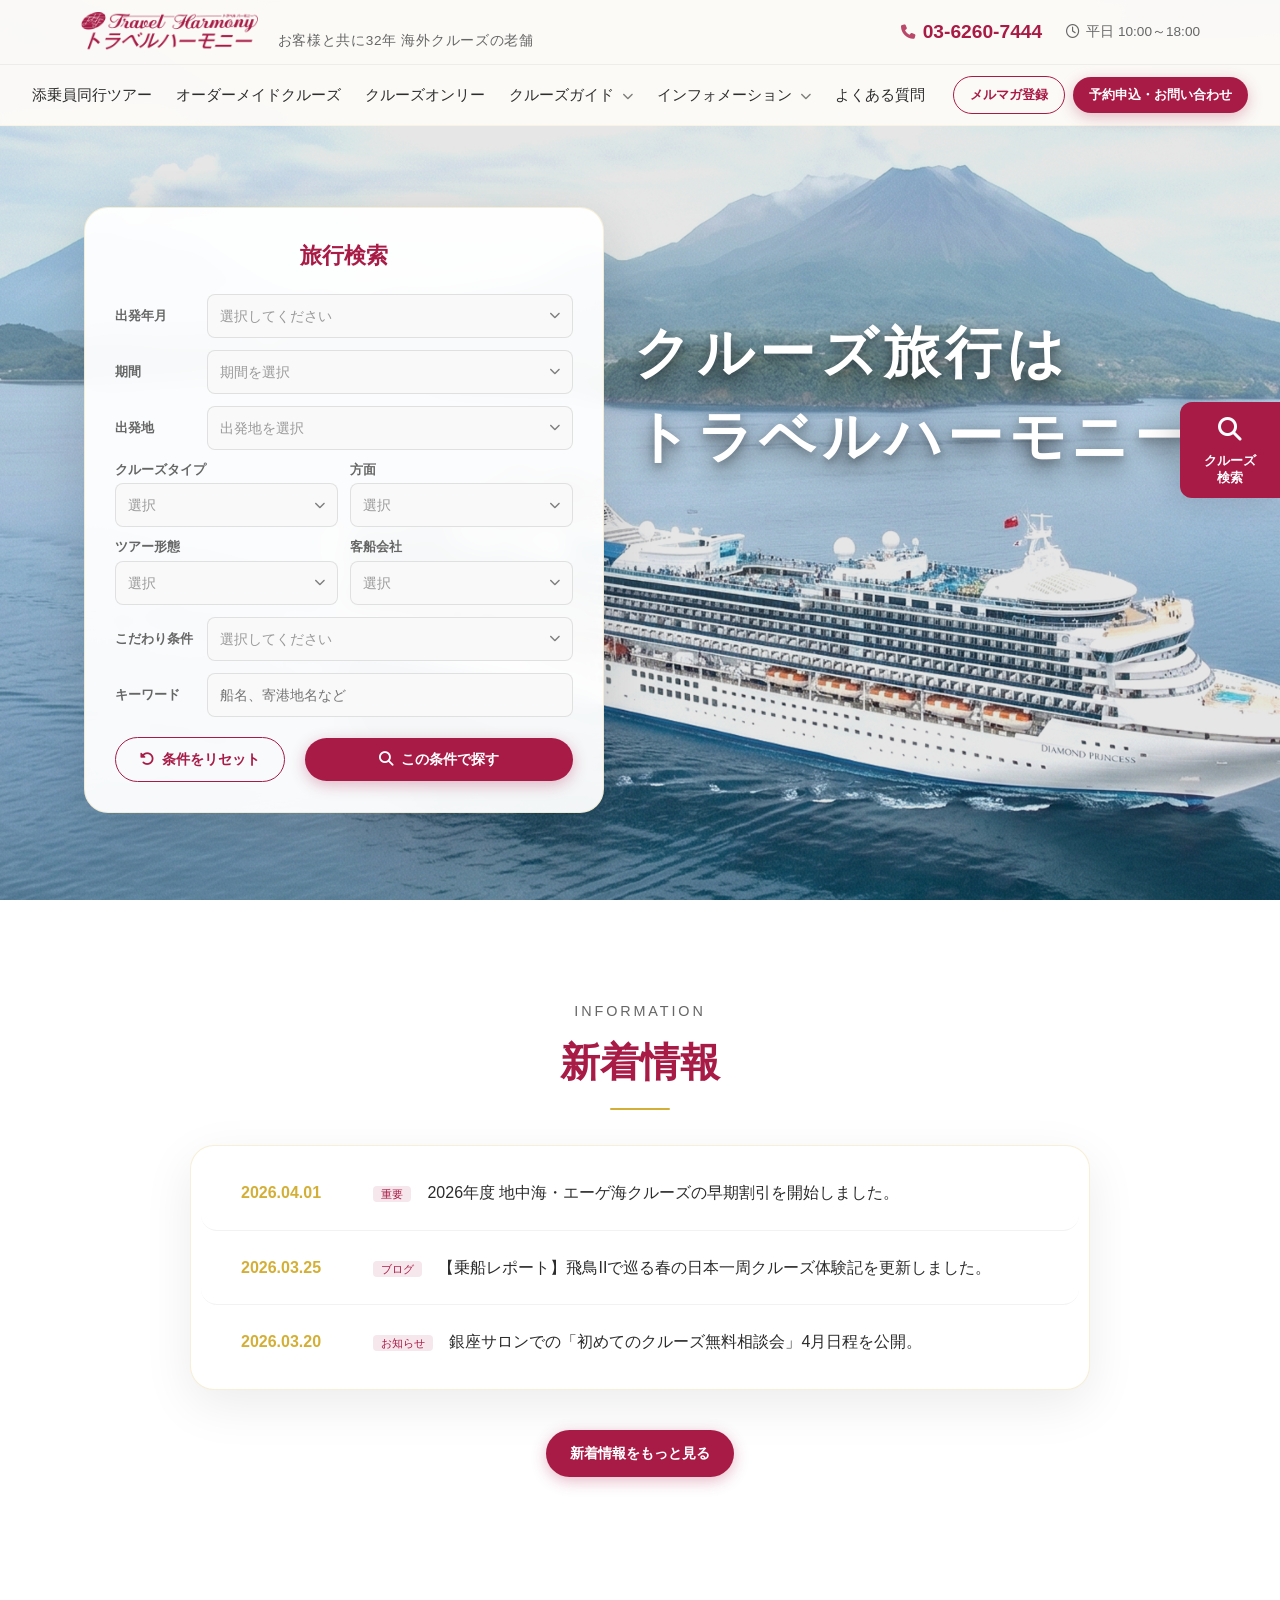
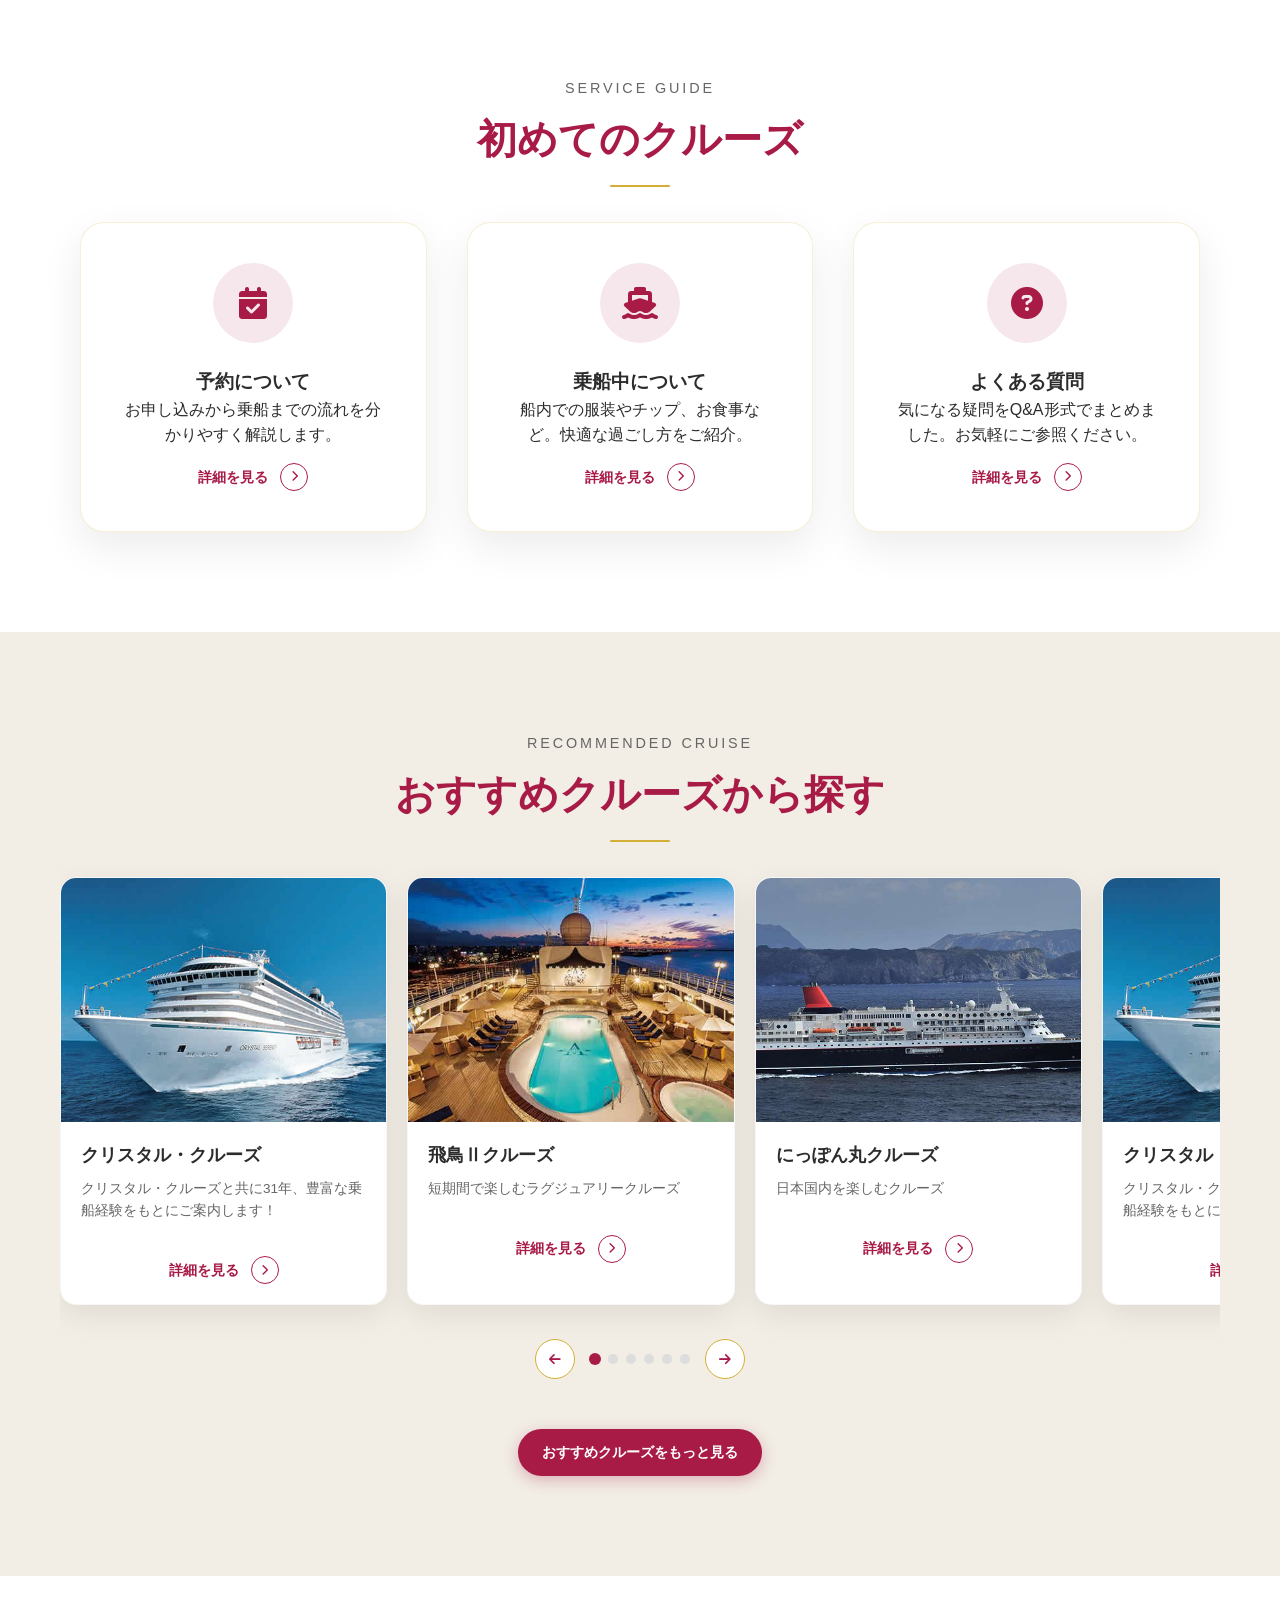
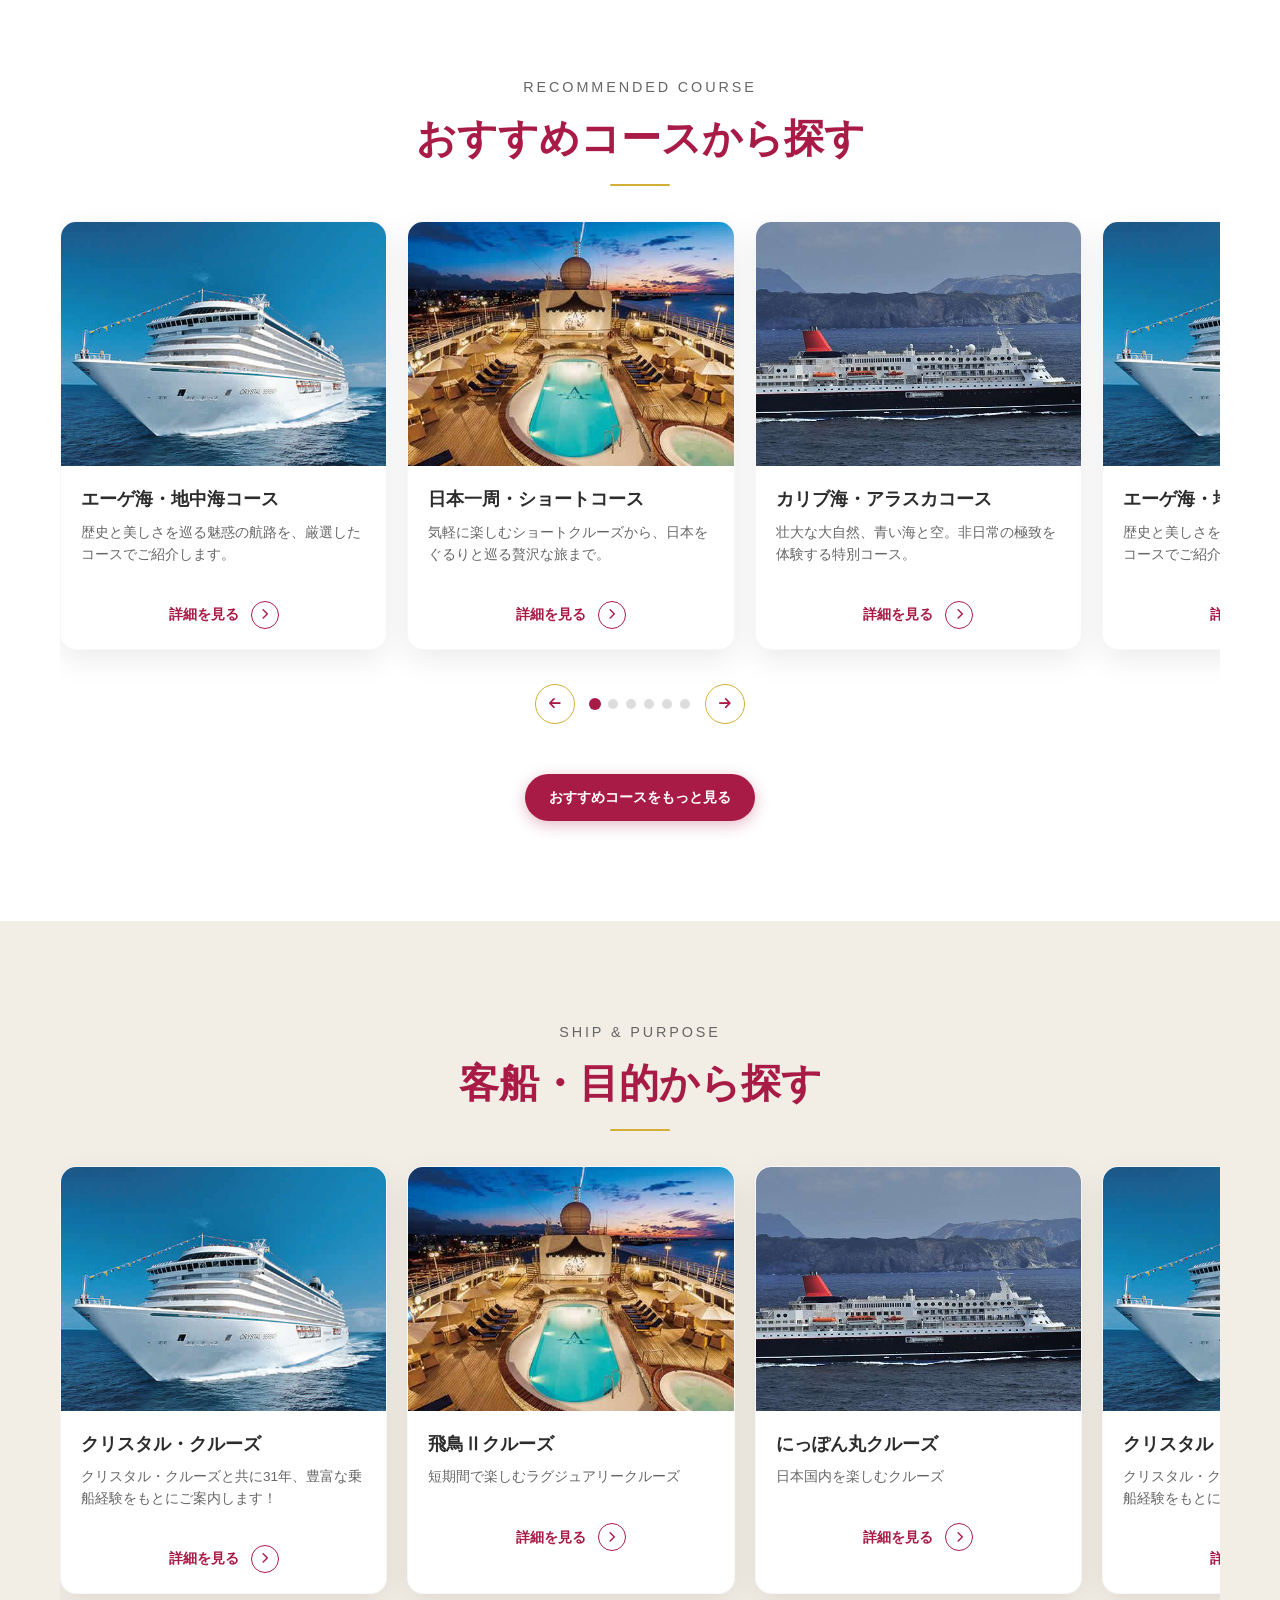
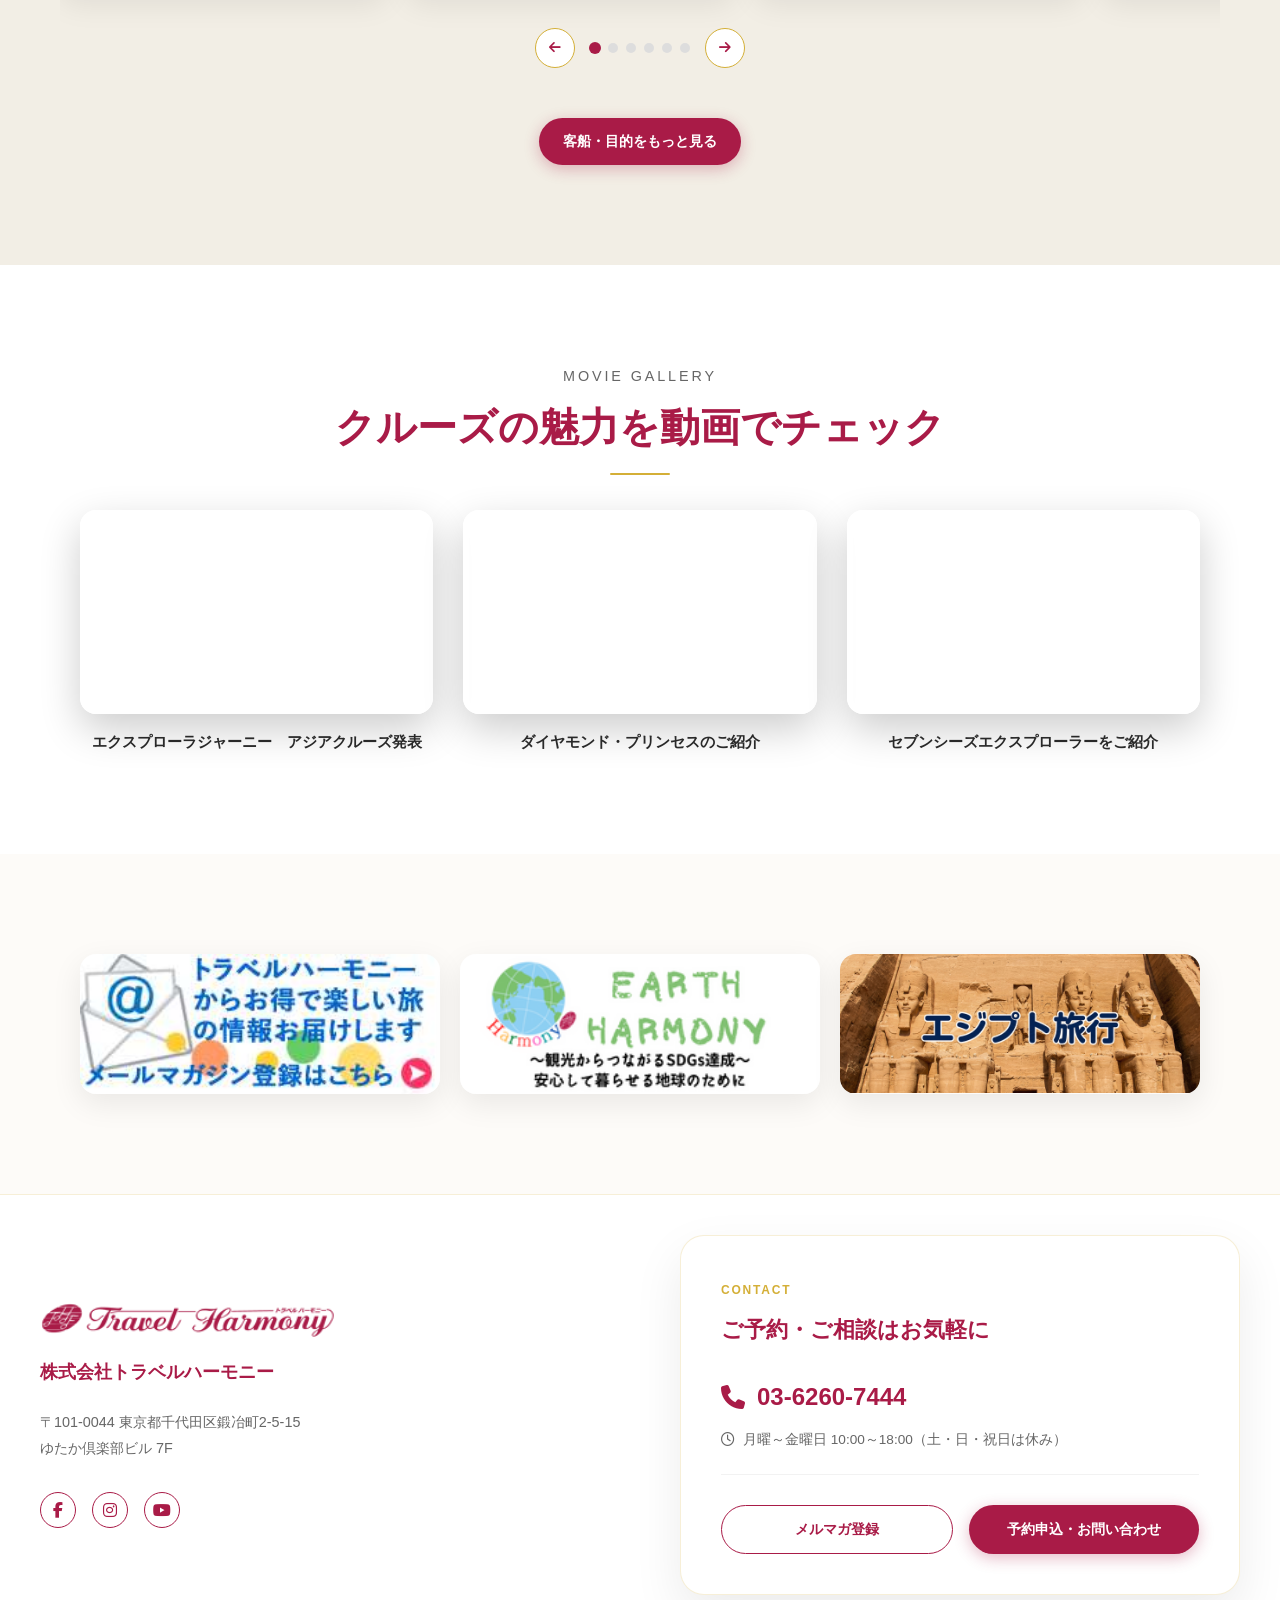
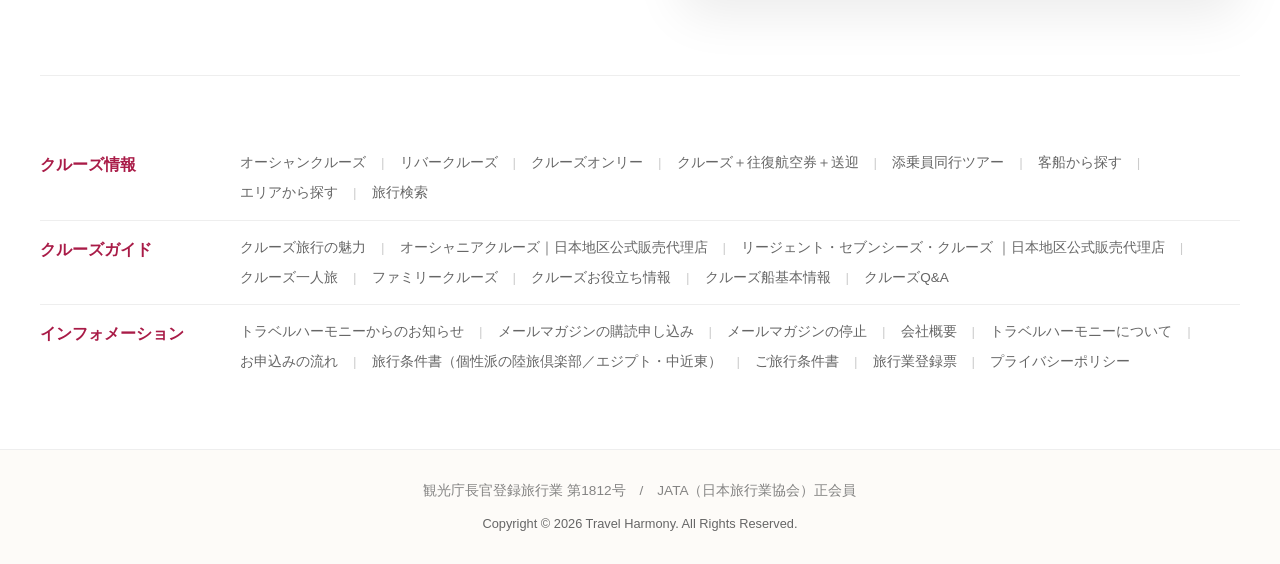
==== commit b38f0612: "フィードバック反映：認識違い修正 フローティングボタン：予約ボタンは削除" ====
--- a/index.html
+++ b/index.html
@@ -761,11 +761,12 @@
             <span class="c-floating-btn__icon"><i class="fa-solid fa-magnifying-glass"></i></span>
             <span class="c-floating-btn__label">クルーズ<br>検索</span>
         </a>
-        <a href="#" class="c-floating-btn c-floating-btn--contact">
-            <span class="c-floating-btn__icon"><i class="fa-solid fa-envelope"></i></span>
-            <span class="c-floating-btn__label">予約申込・<br>お問い合わせ</span>
-        </a>
     </div>
+
+    <!-- Back to Top Button -->
+    <button type="button" class="c-back-to-top js-back-to-top" aria-label="トップに戻る">
+        <i class="fa-solid fa-chevron-up"></i>
+    </button>
 
     <!-- Search Modal -->
     <div class="c-modal" id="js-search-modal">
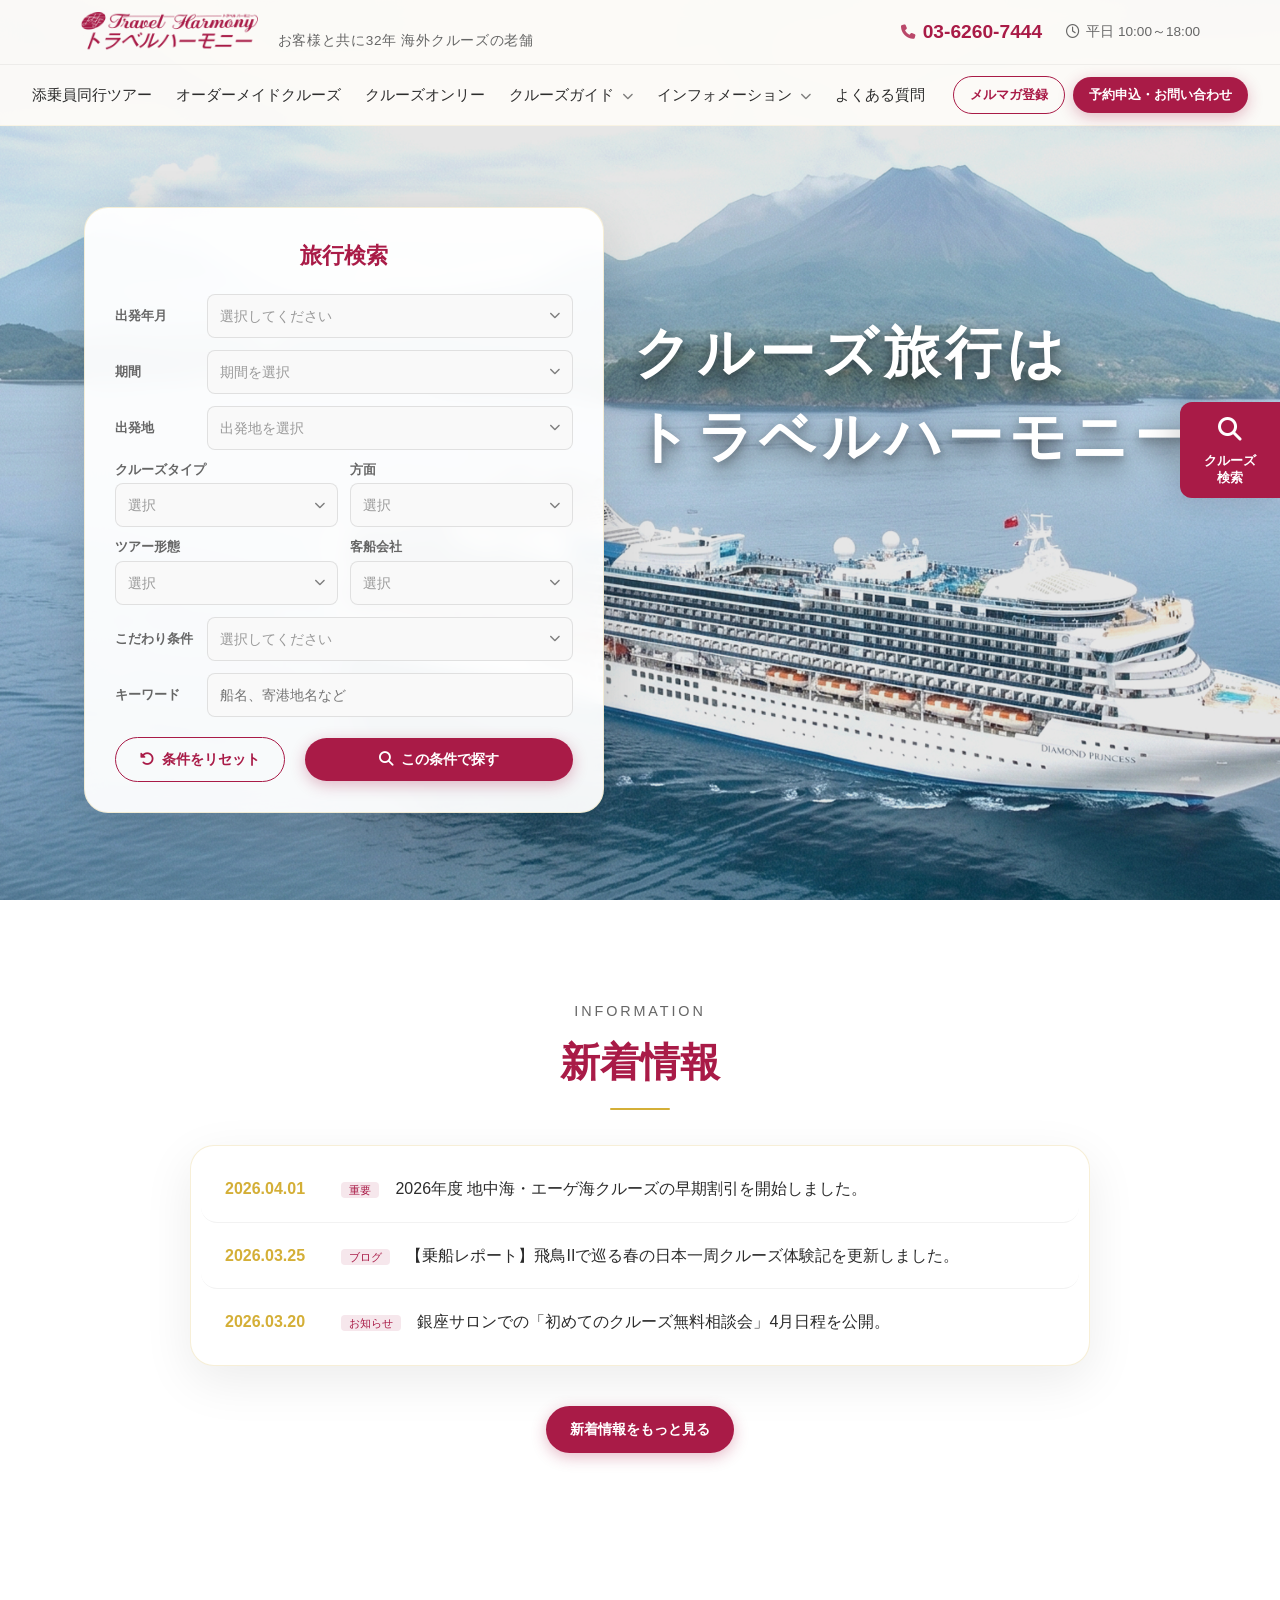
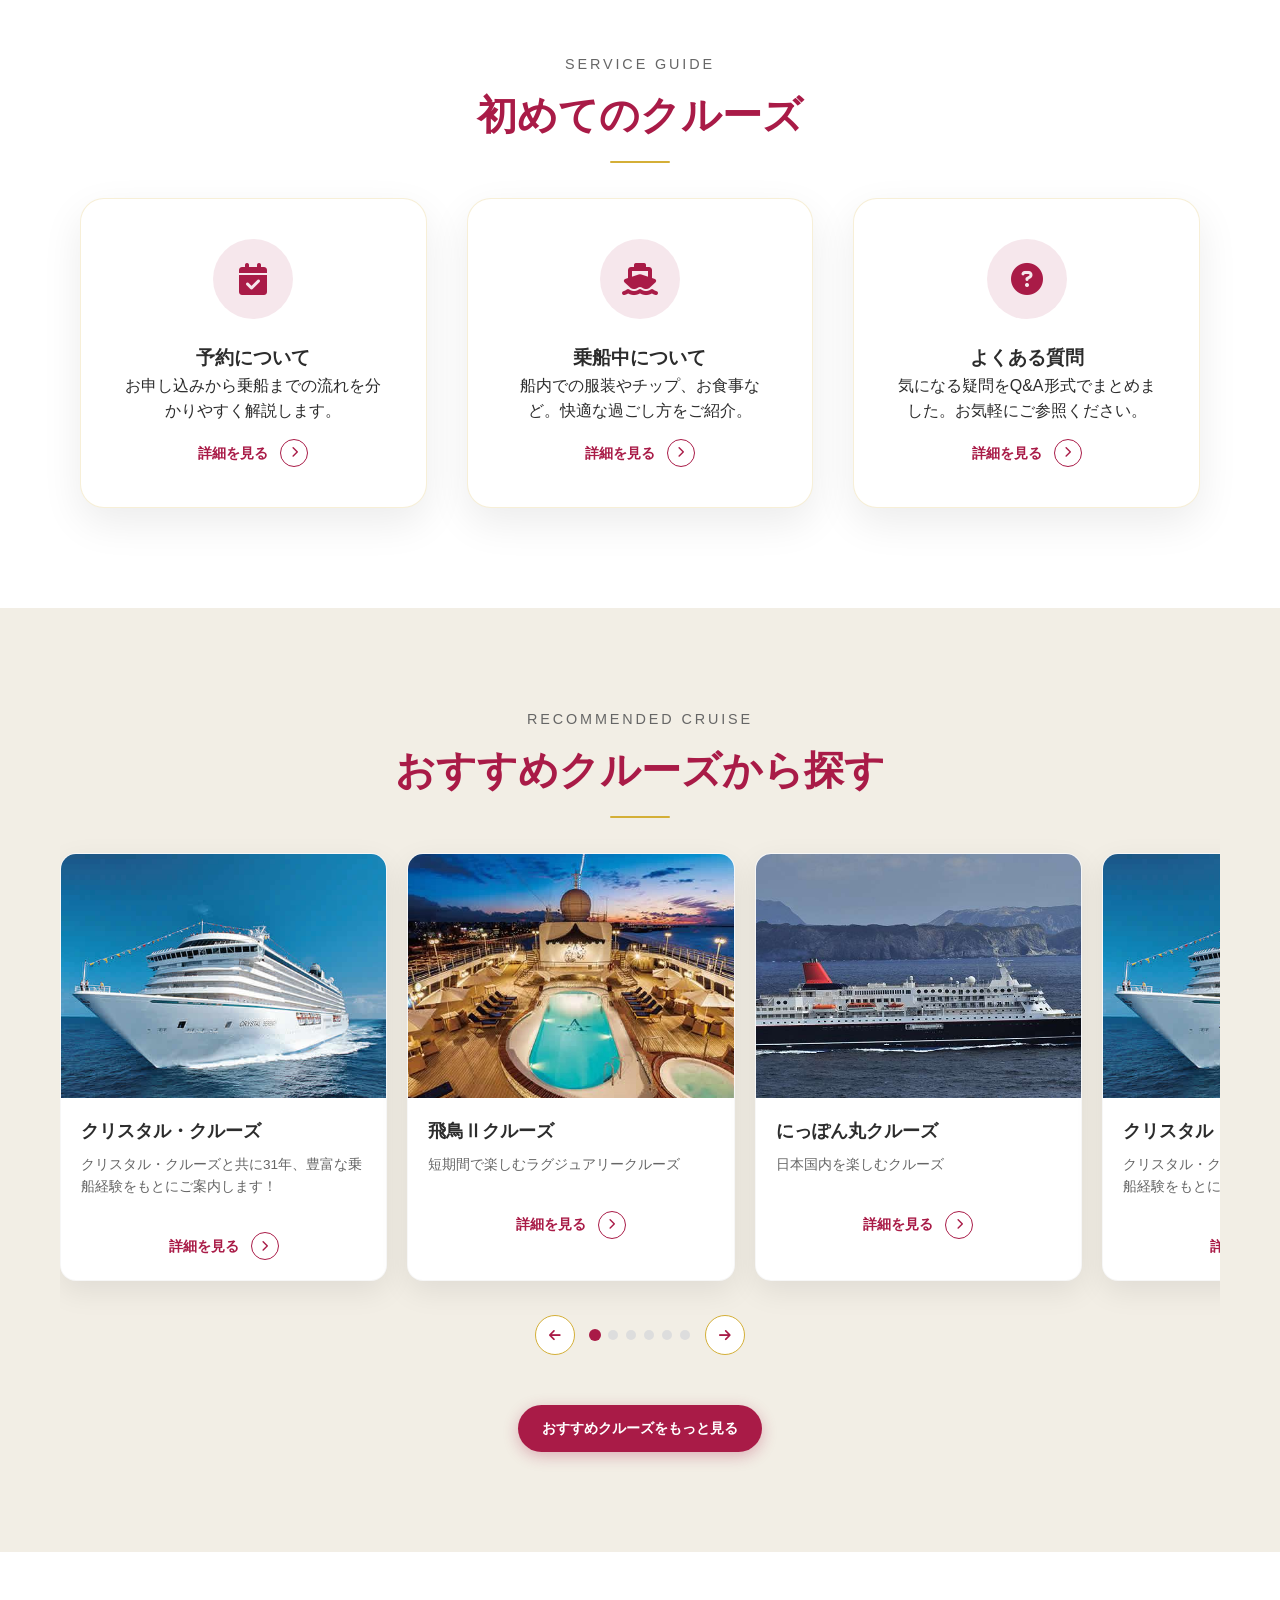
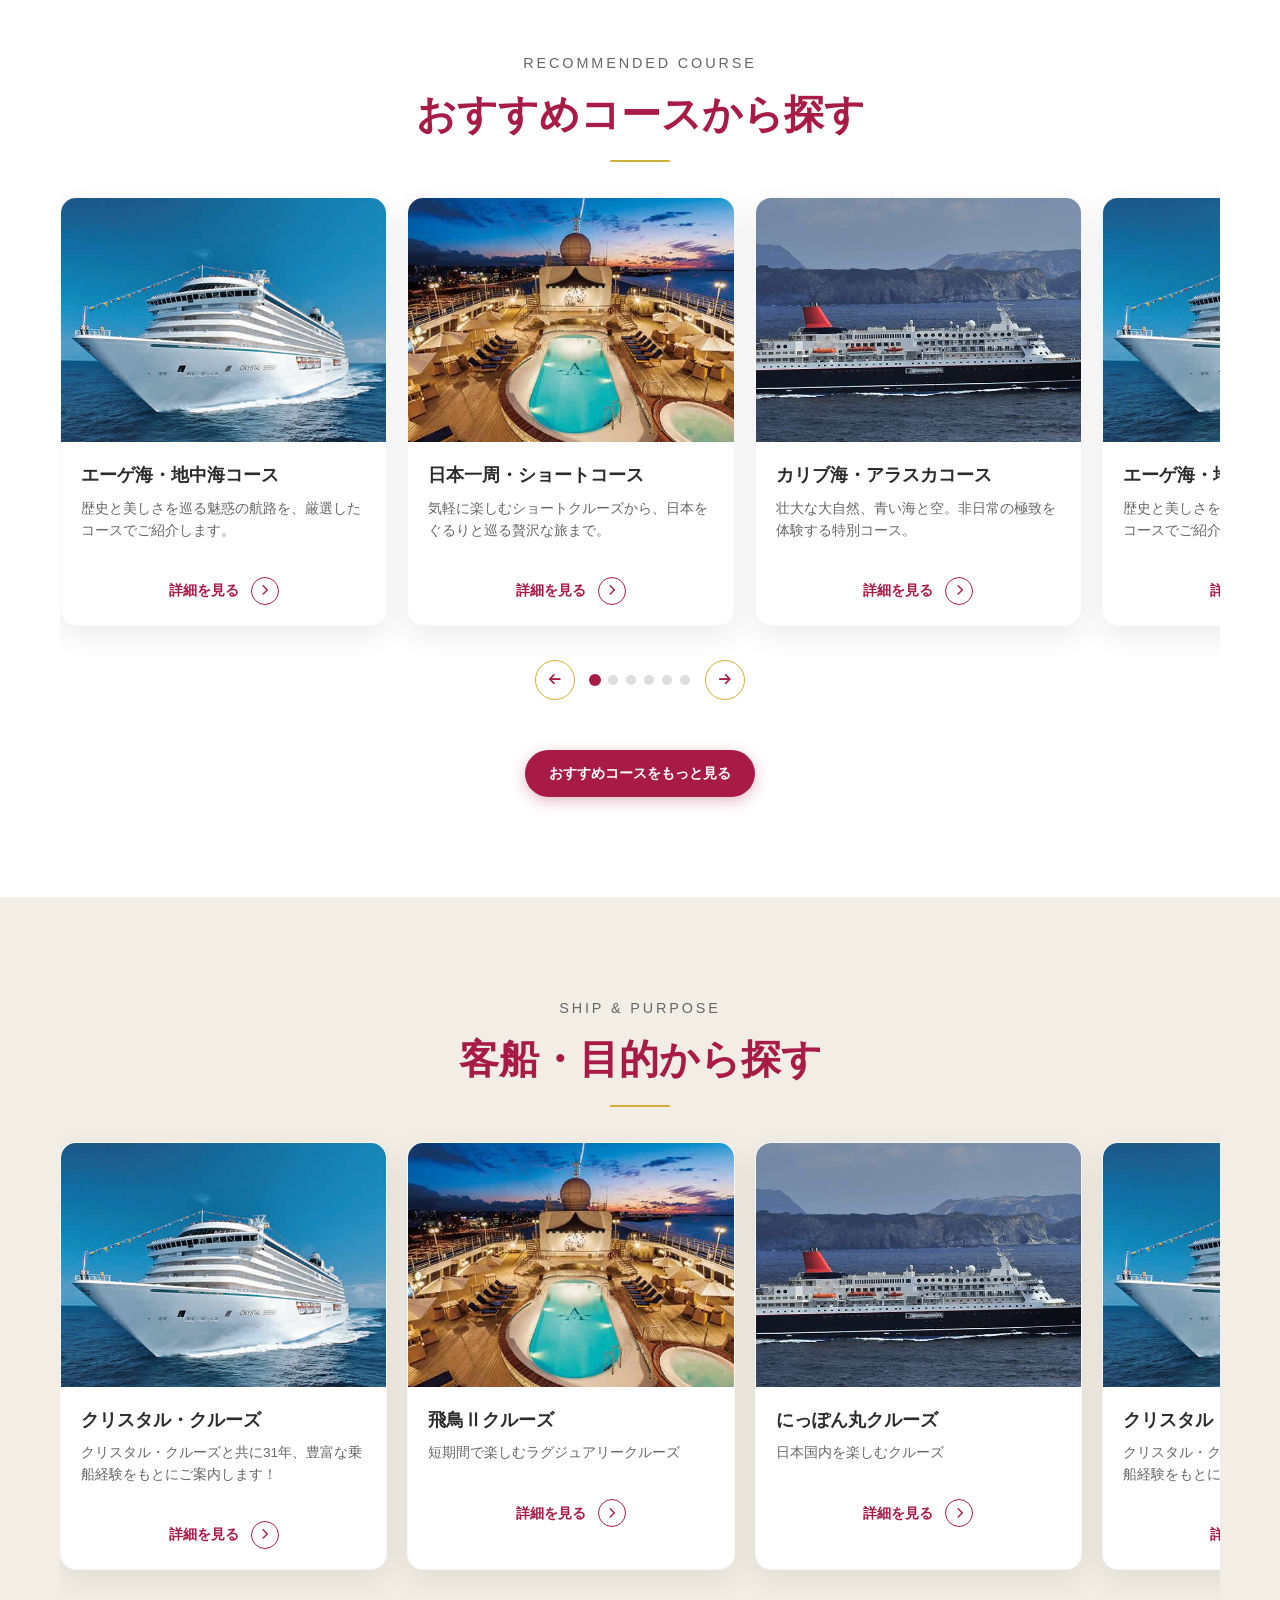
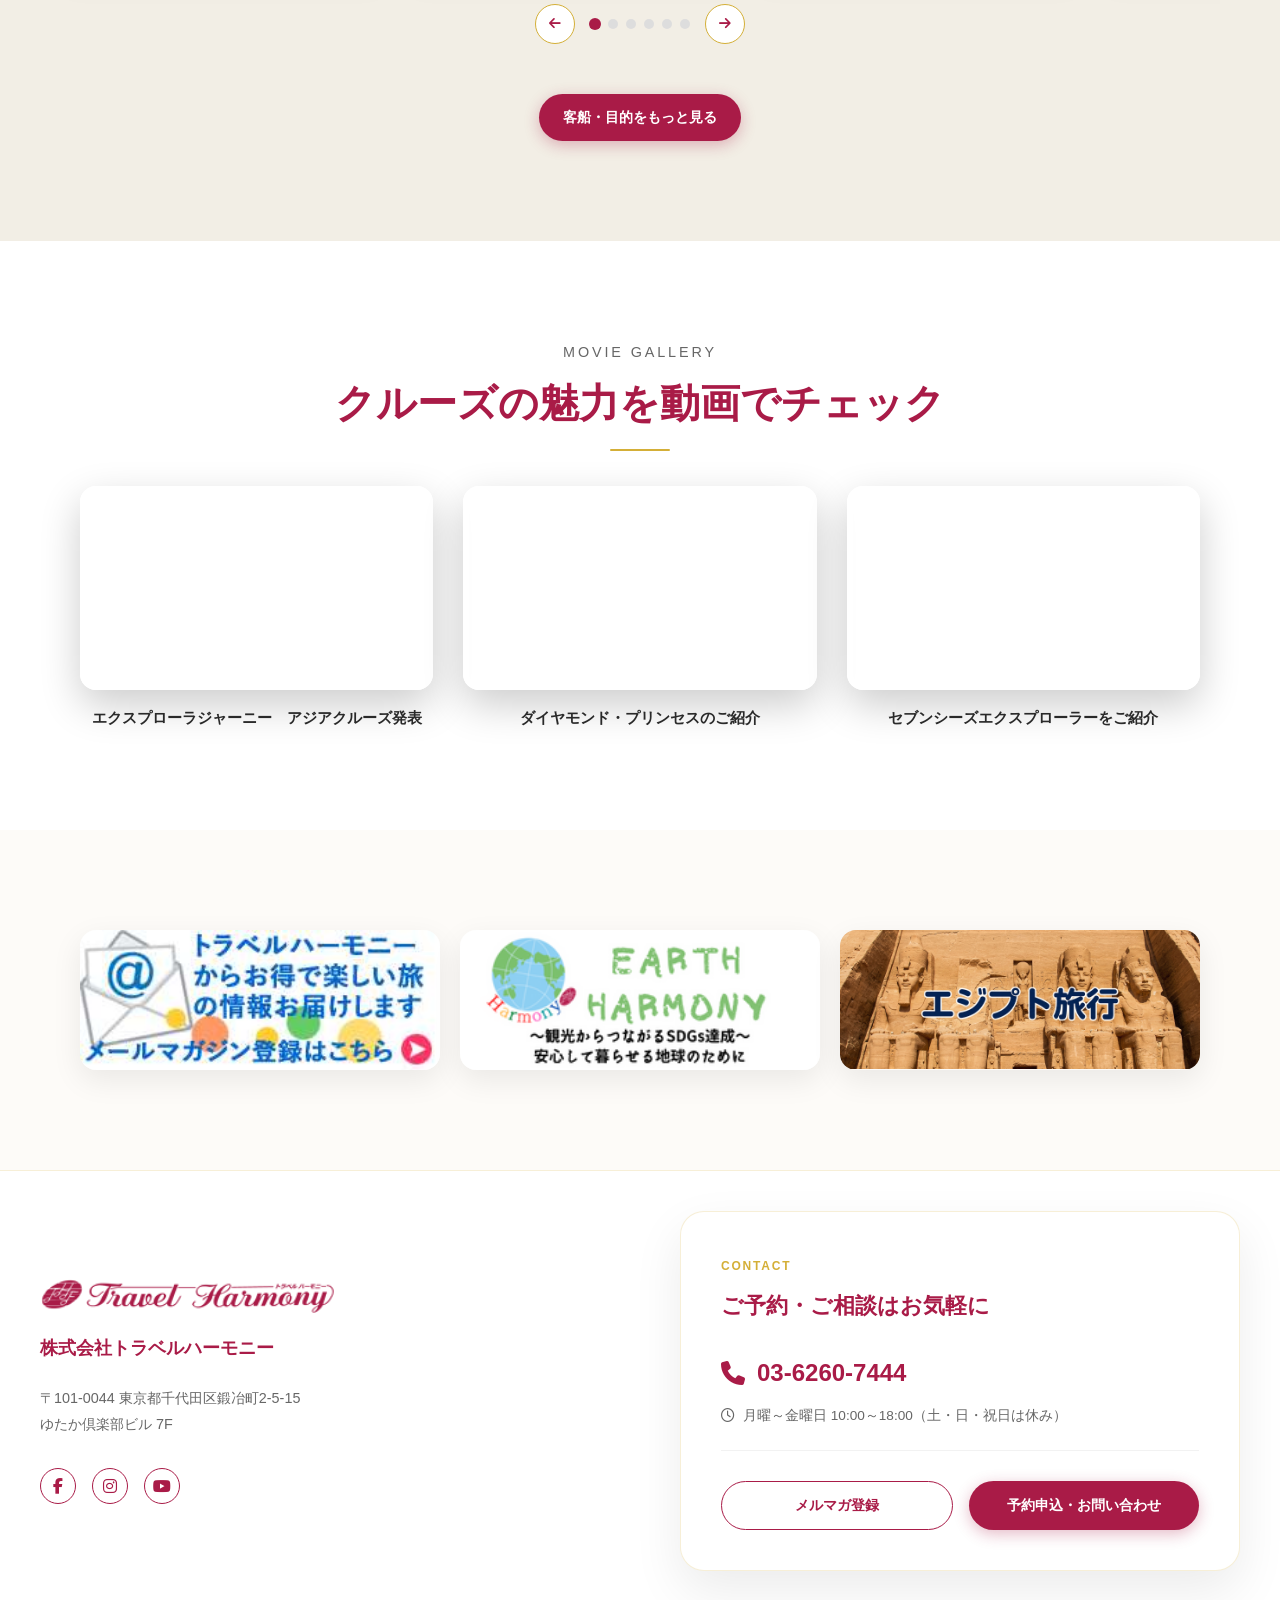
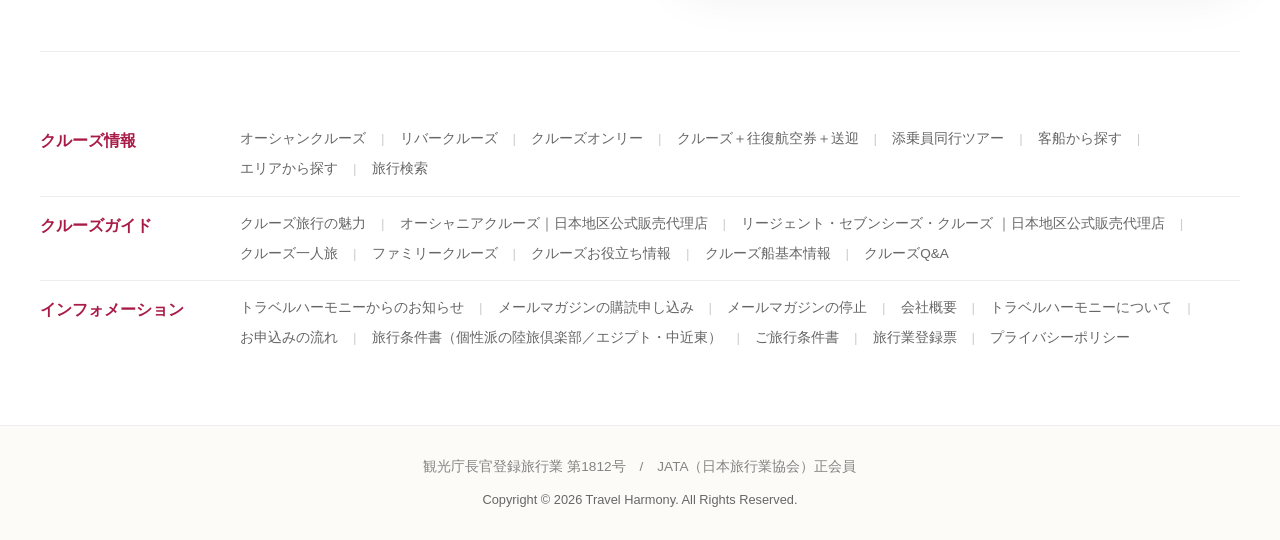
==== commit 76d9455f: "フィードバック反映：ヘッダーメニュー修正" ====
--- a/index.html
+++ b/index.html
@@ -24,9 +24,15 @@
                     <span class="header__phone"><i class="fa-solid fa-phone"></i> 03-6260-7444</span>
                     <span class="header__hours"><i class="fa-regular fa-clock"></i> 平日 10:00～18:00</span>
                 </div>
+                <!-- ハンバーガーボタン -->
+                <button type="button" class="c-hamburger js-hamburger" aria-label="メニューを開く">
+                    <span class="c-hamburger__line"></span>
+                    <span class="c-hamburger__line"></span>
+                    <span class="c-hamburger__line"></span>
+                </button>
             </div>
         </div>
-        <div class="header__row-bottom">
+        <div class="header__row-bottom js-header-menu">
             <div class="container header__row-bottom-inner">
                 <nav class="header__nav">
                     <ul class="header__nav-list">
--- a/css/main.css
+++ b/css/main.css
@@ -54,3 +54,27 @@
   color: var(--color-text-light);
   margin-bottom: 8px;
 }
+
+/* ============================
+   Mobile Responsive: Global
+   ============================ */
+@media (max-width: 768px) {
+  .container {
+    padding-left: 16px;
+    padding-right: 16px;
+  }
+
+  .u-section {
+    padding-top: 60px;
+    padding-bottom: 60px;
+  }
+
+  .section-title {
+    font-size: 1.8rem;
+    margin-bottom: 40px;
+  }
+
+  .section-title::after {
+    bottom: -12px;
+  }
+}
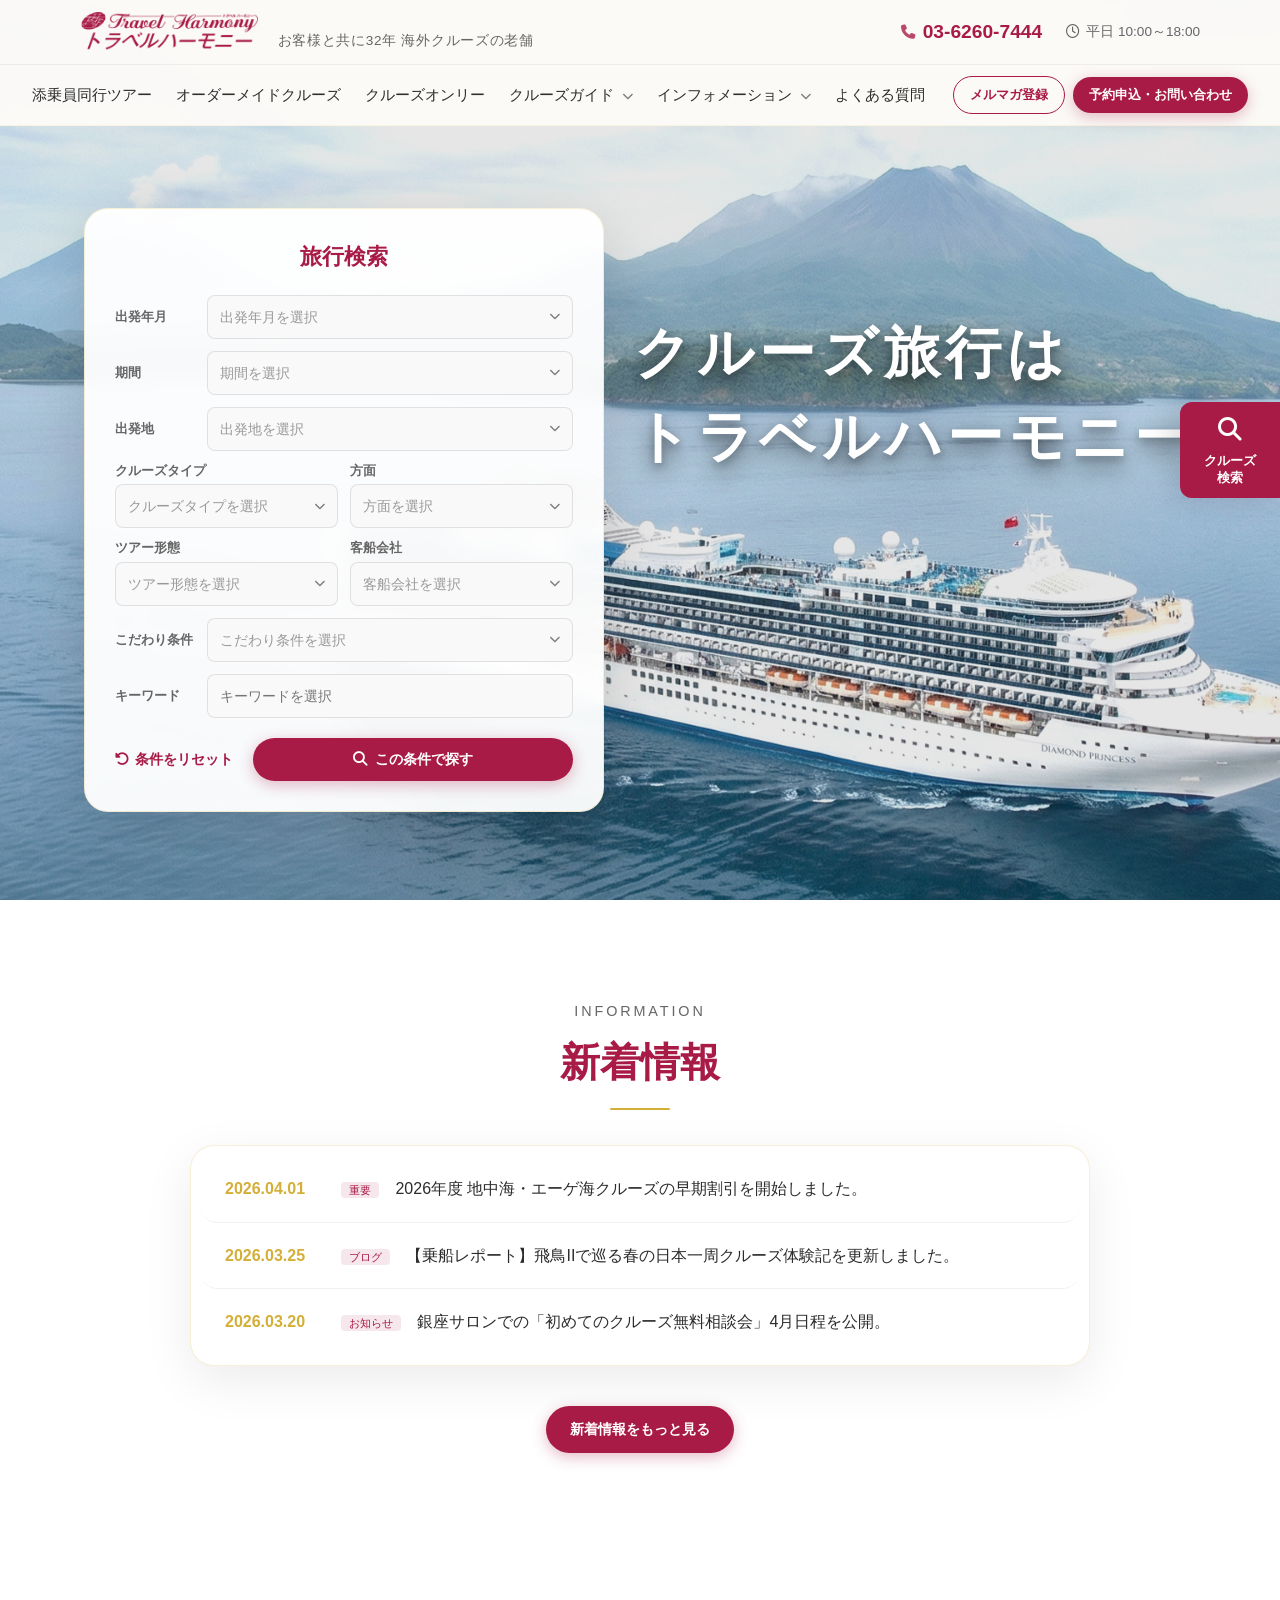
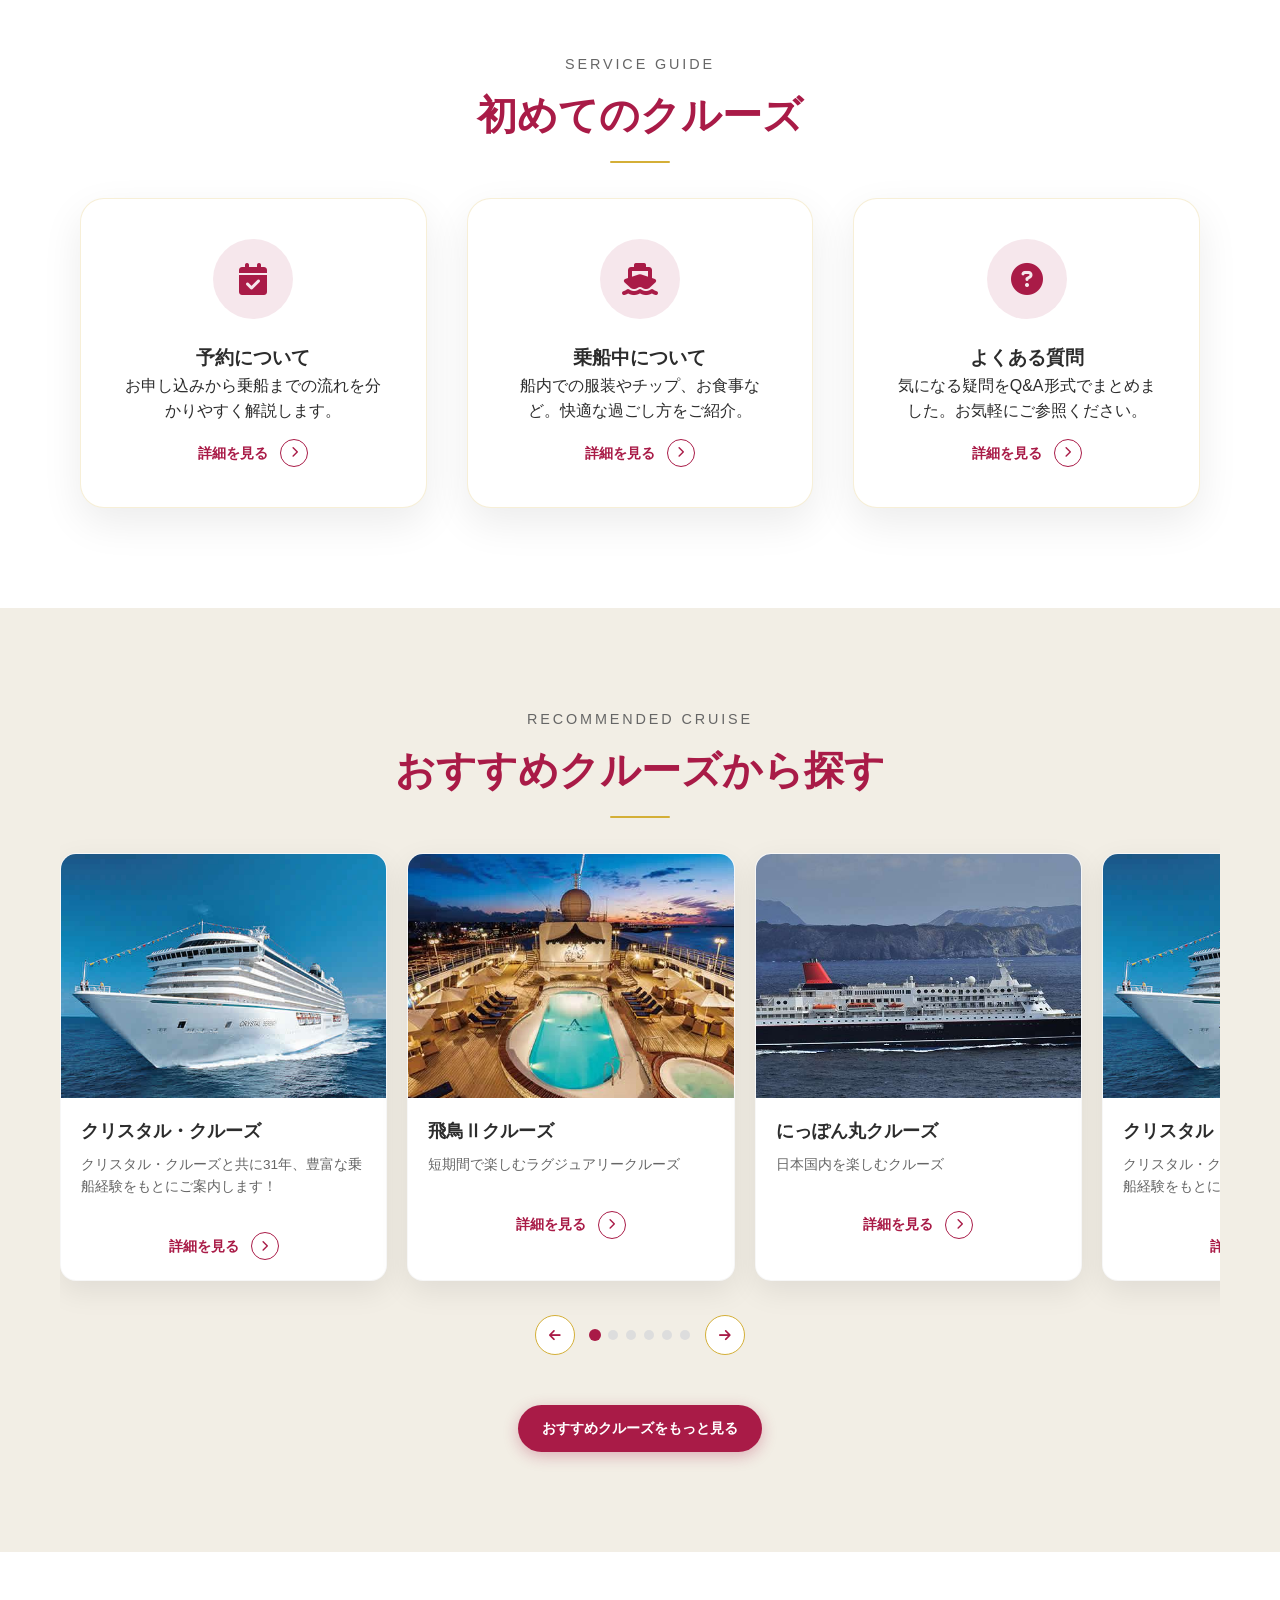
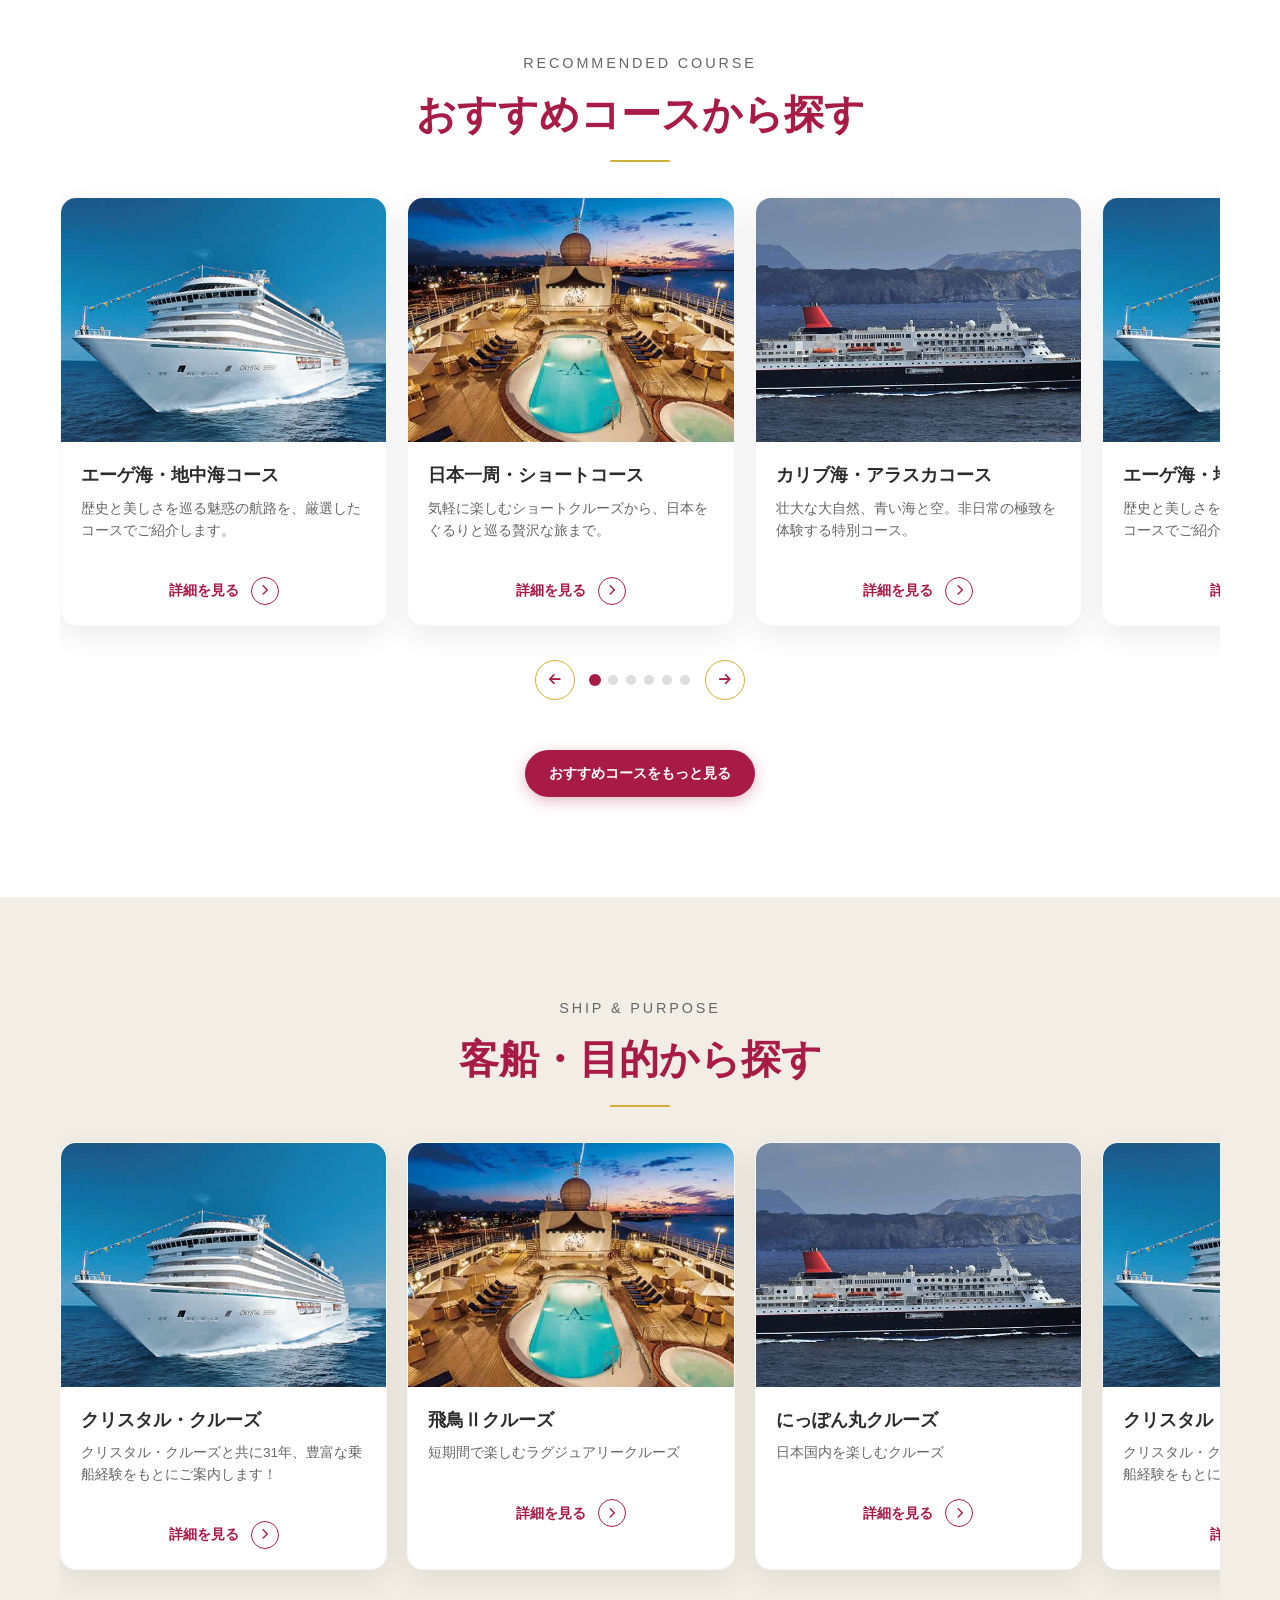
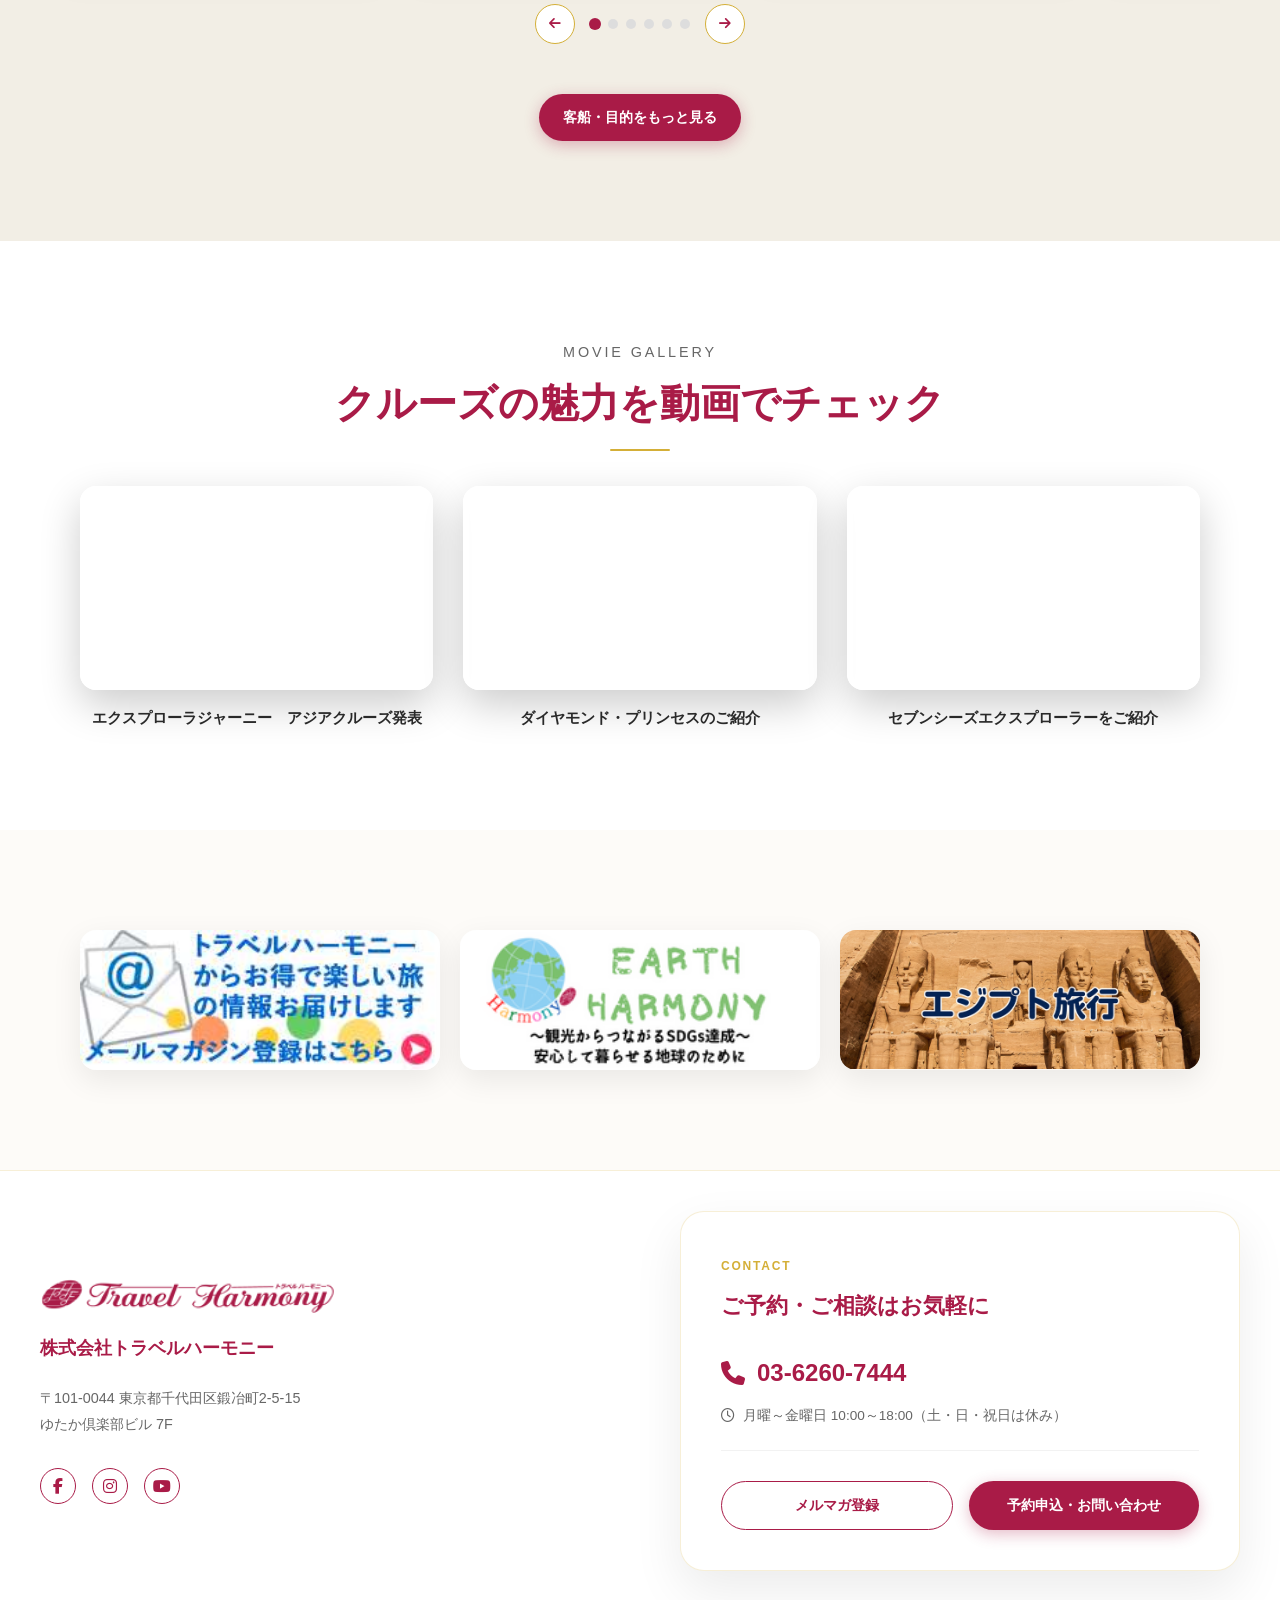
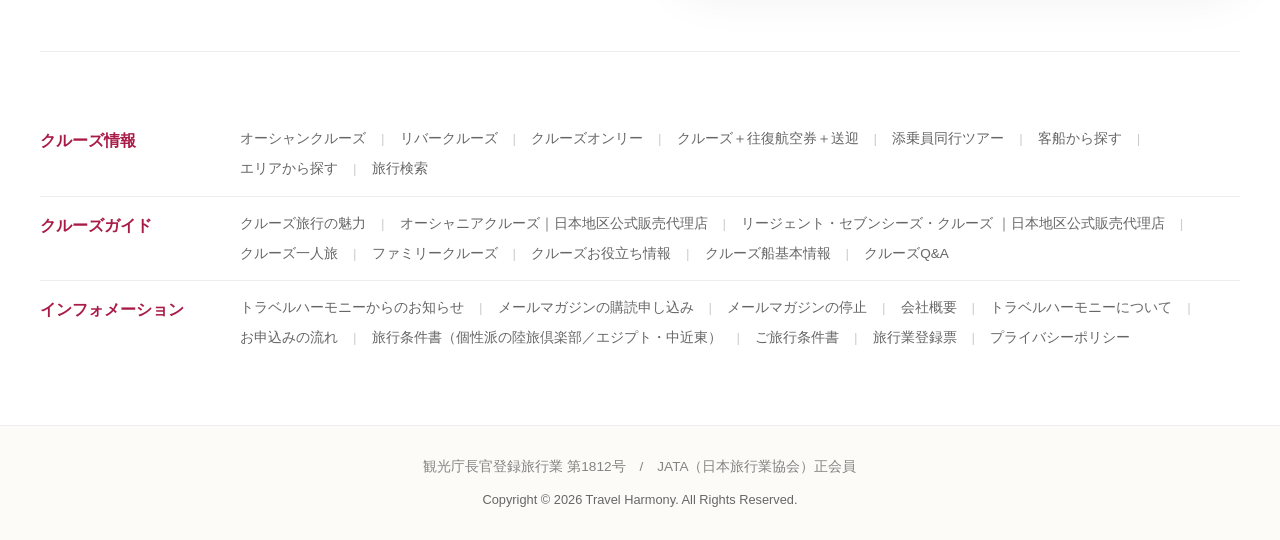
==== commit 198b2cff: "デザイン改修：レスポンシブ対応を実装" ====
--- a/index.html
+++ b/index.html
@@ -92,9 +92,9 @@
                         
                         <div class="c-search-widget__field">
                             <label class="c-search-widget__label">出発年月</label>
-                            <div class="c-custom-select js-custom-select" data-placeholder="選択してください" data-multi="true">
+                            <div class="c-custom-select js-custom-select" data-placeholder="出発年月を選択" data-multi="true">
                                 <div class="c-custom-select__trigger">
-                                    <div class="c-custom-select__label is-placeholder">選択してください</div>
+                                    <div class="c-custom-select__label is-placeholder">出発年月を選択</div>
                                     <i class="fa-solid fa-chevron-down"></i>
                                 </div>
                                 <div class="c-custom-select__dropdown">
@@ -171,10 +171,10 @@
 
                         <div class="c-search-widget__row-2col">
                             <div class="c-search-widget__field c-search-widget__field--stacked">
-                                <label class="c-search-widget__label">クルーズタイプ</label>
-                                <div class="c-custom-select js-custom-select" data-placeholder="選択">
+                                <label class="c-search-widget__label">クルーズ<br class="u-show-sp">タイプ</label>
+                                <div class="c-custom-select js-custom-select" data-placeholder="クルーズタイプを選択">
                                     <div class="c-custom-select__trigger">
-                                        <span class="c-custom-select__label is-placeholder">選択</span>
+                                        <span class="c-custom-select__label is-placeholder">クルーズタイプを選択</span>
                                         <i class="fa-solid fa-chevron-down"></i>
                                     </div>
                                     <div class="c-custom-select__dropdown">
@@ -185,9 +185,9 @@
                             </div>
                             <div class="c-search-widget__field c-search-widget__field--stacked">
                                 <label class="c-search-widget__label">方面</label>
-                                <div class="c-custom-select js-custom-select" data-placeholder="選択">
+                                <div class="c-custom-select js-custom-select" data-placeholder="方面を選択">
                                     <div class="c-custom-select__trigger">
-                                        <span class="c-custom-select__label is-placeholder">選択</span>
+                                        <span class="c-custom-select__label is-placeholder">方面を選択</span>
                                         <i class="fa-solid fa-chevron-down"></i>
                                     </div>
                                     <div class="c-custom-select__dropdown">
@@ -207,9 +207,9 @@
                         <div class="c-search-widget__row-2col">
                             <div class="c-search-widget__field c-search-widget__field--stacked">
                                 <label class="c-search-widget__label">ツアー形態</label>
-                                <div class="c-custom-select js-custom-select" data-placeholder="選択">
+                                <div class="c-custom-select js-custom-select" data-placeholder="ツアー形態を選択">
                                     <div class="c-custom-select__trigger">
-                                        <span class="c-custom-select__label is-placeholder">選択</span>
+                                        <span class="c-custom-select__label is-placeholder">ツアー形態を選択</span>
                                         <i class="fa-solid fa-chevron-down"></i>
                                     </div>
                                     <div class="c-custom-select__dropdown">
@@ -221,9 +221,9 @@
                             </div>
                             <div class="c-search-widget__field c-search-widget__field--stacked">
                                 <label class="c-search-widget__label">客船会社</label>
-                                <div class="c-custom-select js-custom-select" data-placeholder="選択">
+                                <div class="c-custom-select js-custom-select" data-placeholder="客船会社を選択">
                                     <div class="c-custom-select__trigger">
-                                        <span class="c-custom-select__label is-placeholder">選択</span>
+                                        <span class="c-custom-select__label is-placeholder">客船会社を選択</span>
                                         <i class="fa-solid fa-chevron-down"></i>
                                     </div>
                                     <div class="c-custom-select__dropdown">
@@ -236,10 +236,10 @@
                         </div>
 
                         <div class="c-search-widget__field">
-                            <label class="c-search-widget__label">こだわり条件</label>
-                            <div class="c-custom-select js-custom-select" data-placeholder="選択してください">
+                            <label class="c-search-widget__label">こだわり<br class="u-show-sp">条件</label>
+                            <div class="c-custom-select js-custom-select" data-placeholder="こだわり条件を選択">
                                 <div class="c-custom-select__trigger">
-                                    <span class="c-custom-select__label is-placeholder">選択してください</span>
+                                    <span class="c-custom-select__label is-placeholder">こだわり条件を選択</span>
                                     <i class="fa-solid fa-chevron-down"></i>
                                 </div>
                                 <div class="c-custom-select__dropdown">
@@ -254,7 +254,7 @@
 
                         <div class="c-search-widget__field">
                             <label class="c-search-widget__label">キーワード</label>
-                            <input type="text" class="c-search-widget__input js-search-keyword" placeholder="船名、寄港地名など">
+                            <input type="text" class="c-search-widget__input js-search-keyword" placeholder="キーワードを選択">
                         </div>
 
                         <div class="c-search-widget__actions">
@@ -616,7 +616,7 @@
         <!-- Video Section -->
         <section class="u-section videos u-bg-white">
             <div class="container">
-                <h2 class="section-title"><span class="subtitle">Movie Gallery</span>クルーズの魅力を動画でチェック</h2>
+                <h2 class="section-title"><span class="subtitle">Movie Gallery</span>クルーズの魅力を<br class="u-show-sp">動画でチェック</h2>
                 <div class="videos__grid">
                     <div class="videos__item">
                         <div class="c-video-frame">
@@ -691,9 +691,9 @@
                         <div class="footer__contact-main">
                             <p class="footer__phone-large"><i class="fa-solid fa-phone"></i> 03-6260-7444</p>
                             <div class="footer__hours-small">
-                                <i class="fa-regular fa-clock"></i>
-                                <span>月曜～金曜日 10:00～18:00（土・日・祝日は休み）</span>
-                            </div>
+                                 <i class="fa-regular fa-clock"></i>
+                                 <span>月曜～金曜日 10:00～18:00<br class="u-show-sp">（土・日・祝日は休み）</span>
+                             </div>
                         </div>
                         <div class="footer__btns-group">
                             <a href="#" class="c-btn c-btn--outline">メルマガ登録</a>
@@ -753,23 +753,22 @@
 
         <div class="footer__bottom">
             <div class="container">
-                <div style="margin-bottom: 12px; opacity: 0.8; font-size: 0.85rem;">
-                    観光庁長官登録旅行業 第1812号　/　JATA（日本旅行業協会）正会員
-                </div>
+                 <div style="margin-bottom: 12px; opacity: 0.8; font-size: 0.85rem;">
+                     観光庁長官登録旅行業 第1812号　/　<br class="u-show-sp">JATA（日本旅行業協会）正会員
+                 </div>
                 <p>Copyright &copy; 2026 Travel Harmony. All Rights Reserved.</p>
             </div>
         </div>
     </footer>
 
-    <!-- Floating Buttons -->
+    <!-- Floating Controls (Mobile Footer / Desktop Floating) -->
     <div class="c-floating-group">
         <a href="#" class="c-floating-btn c-floating-btn--search">
             <span class="c-floating-btn__icon"><i class="fa-solid fa-magnifying-glass"></i></span>
-            <span class="c-floating-btn__label">クルーズ<br>検索</span>
+            <span class="c-floating-btn__label">クルーズ<br class="u-hide-sp">検索</span>
         </a>
     </div>
 
-    <!-- Back to Top Button -->
     <button type="button" class="c-back-to-top js-back-to-top" aria-label="トップに戻る">
         <i class="fa-solid fa-chevron-up"></i>
     </button>
@@ -786,9 +785,9 @@
                     
                     <div class="c-search-widget__field">
                         <label class="c-search-widget__label">出発年月</label>
-                        <div class="c-custom-select js-custom-select" data-placeholder="選択してください" data-multi="true">
+                        <div class="c-custom-select js-custom-select" data-placeholder="出発年月を選択" data-multi="true">
                             <div class="c-custom-select__trigger">
-                                <div class="c-custom-select__label is-placeholder">選択してください</div>
+                                <div class="c-custom-select__label is-placeholder">出発年月を選択</div>
                                 <i class="fa-solid fa-chevron-down"></i>
                             </div>
                             <div class="c-custom-select__dropdown">
@@ -865,10 +864,10 @@
 
                     <div class="c-search-widget__row-2col">
                         <div class="c-search-widget__field c-search-widget__field--stacked">
-                            <label class="c-search-widget__label">クルーズタイプ</label>
-                            <div class="c-custom-select js-custom-select" data-placeholder="選択">
+                            <label class="c-search-widget__label">クルーズ<br class="u-show-sp">タイプ</label>
+                            <div class="c-custom-select js-custom-select" data-placeholder="クルーズタイプを選択">
                                 <div class="c-custom-select__trigger">
-                                    <span class="c-custom-select__label is-placeholder">選択</span>
+                                    <span class="c-custom-select__label is-placeholder">クルーズタイプを選択</span>
                                     <i class="fa-solid fa-chevron-down"></i>
                                 </div>
                                 <div class="c-custom-select__dropdown">
@@ -879,9 +878,9 @@
                         </div>
                         <div class="c-search-widget__field c-search-widget__field--stacked">
                             <label class="c-search-widget__label">方面</label>
-                            <div class="c-custom-select js-custom-select" data-placeholder="選択">
+                            <div class="c-custom-select js-custom-select" data-placeholder="方面を選択">
                                 <div class="c-custom-select__trigger">
-                                    <span class="c-custom-select__label is-placeholder">選択</span>
+                                    <span class="c-custom-select__label is-placeholder">方面を選択</span>
                                     <i class="fa-solid fa-chevron-down"></i>
                                 </div>
                                 <div class="c-custom-select__dropdown">
@@ -901,9 +900,9 @@
                     <div class="c-search-widget__row-2col">
                         <div class="c-search-widget__field c-search-widget__field--stacked">
                             <label class="c-search-widget__label">ツアー形態</label>
-                            <div class="c-custom-select js-custom-select" data-placeholder="選択">
+                            <div class="c-custom-select js-custom-select" data-placeholder="ツアー形態を選択">
                                 <div class="c-custom-select__trigger">
-                                    <span class="c-custom-select__label is-placeholder">選択</span>
+                                    <span class="c-custom-select__label is-placeholder">ツアー形態を選択</span>
                                     <i class="fa-solid fa-chevron-down"></i>
                                 </div>
                                 <div class="c-custom-select__dropdown">
@@ -915,9 +914,9 @@
                         </div>
                         <div class="c-search-widget__field c-search-widget__field--stacked">
                             <label class="c-search-widget__label">客船会社</label>
-                            <div class="c-custom-select js-custom-select" data-placeholder="選択">
+                            <div class="c-custom-select js-custom-select" data-placeholder="客船会社を選択">
                                 <div class="c-custom-select__trigger">
-                                    <span class="c-custom-select__label is-placeholder">選択</span>
+                                    <span class="c-custom-select__label is-placeholder">客船会社を選択</span>
                                     <i class="fa-solid fa-chevron-down"></i>
                                 </div>
                                 <div class="c-custom-select__dropdown">
@@ -930,10 +929,10 @@
                     </div>
 
                     <div class="c-search-widget__field">
-                        <label class="c-search-widget__label">こだわり条件</label>
-                        <div class="c-custom-select js-custom-select" data-placeholder="選択してください">
+                        <label class="c-search-widget__label">こだわり<br class="u-show-sp">条件</label>
+                        <div class="c-custom-select js-custom-select" data-placeholder="こだわり条件を選択">
                             <div class="c-custom-select__trigger">
-                                <span class="c-custom-select__label is-placeholder">選択してください</span>
+                                <span class="c-custom-select__label is-placeholder">こだわり条件を選択</span>
                                 <i class="fa-solid fa-chevron-down"></i>
                             </div>
                             <div class="c-custom-select__dropdown">
@@ -948,7 +947,7 @@
 
                     <div class="c-search-widget__field">
                         <label class="c-search-widget__label">キーワード</label>
-                        <input type="text" class="c-search-widget__input js-search-keyword" placeholder="船名、寄港地名など">
+                        <input type="text" class="c-search-widget__input js-search-keyword" placeholder="キーワードを選択">
                     </div>
 
                     <div class="c-search-widget__actions">
--- a/css/main.css
+++ b/css/main.css
@@ -55,6 +55,18 @@
   margin-bottom: 8px;
 }
 
+/* Utilities */
+.u-hide-pc { display: none !important; }
+@media (min-width: 769px) {
+  .u-hide-pc { display: none !important; }
+  .u-show-sp { display: none !important; }
+}
+@media (max-width: 768px) {
+  .u-hide-sp { display: none !important; }
+  .u-show-sp { display: block !important; }
+  br.u-show-sp { display: inline !important; }
+}
+
 /* ============================
    Mobile Responsive: Global
    ============================ */
@@ -64,9 +76,19 @@
     padding-right: 16px;
   }
 
+  body {
+    padding-bottom: 56px; /* Reduced bar height */
+  }
+
   .u-section {
     padding-top: 60px;
     padding-bottom: 60px;
+  }
+
+  /* ヒーローセクションのコンテナはパディングなし（検索ウィジェットを全幅表示するため） */
+  .hero .container {
+    padding-left: 0;
+    padding-right: 0;
   }
 
   .section-title {
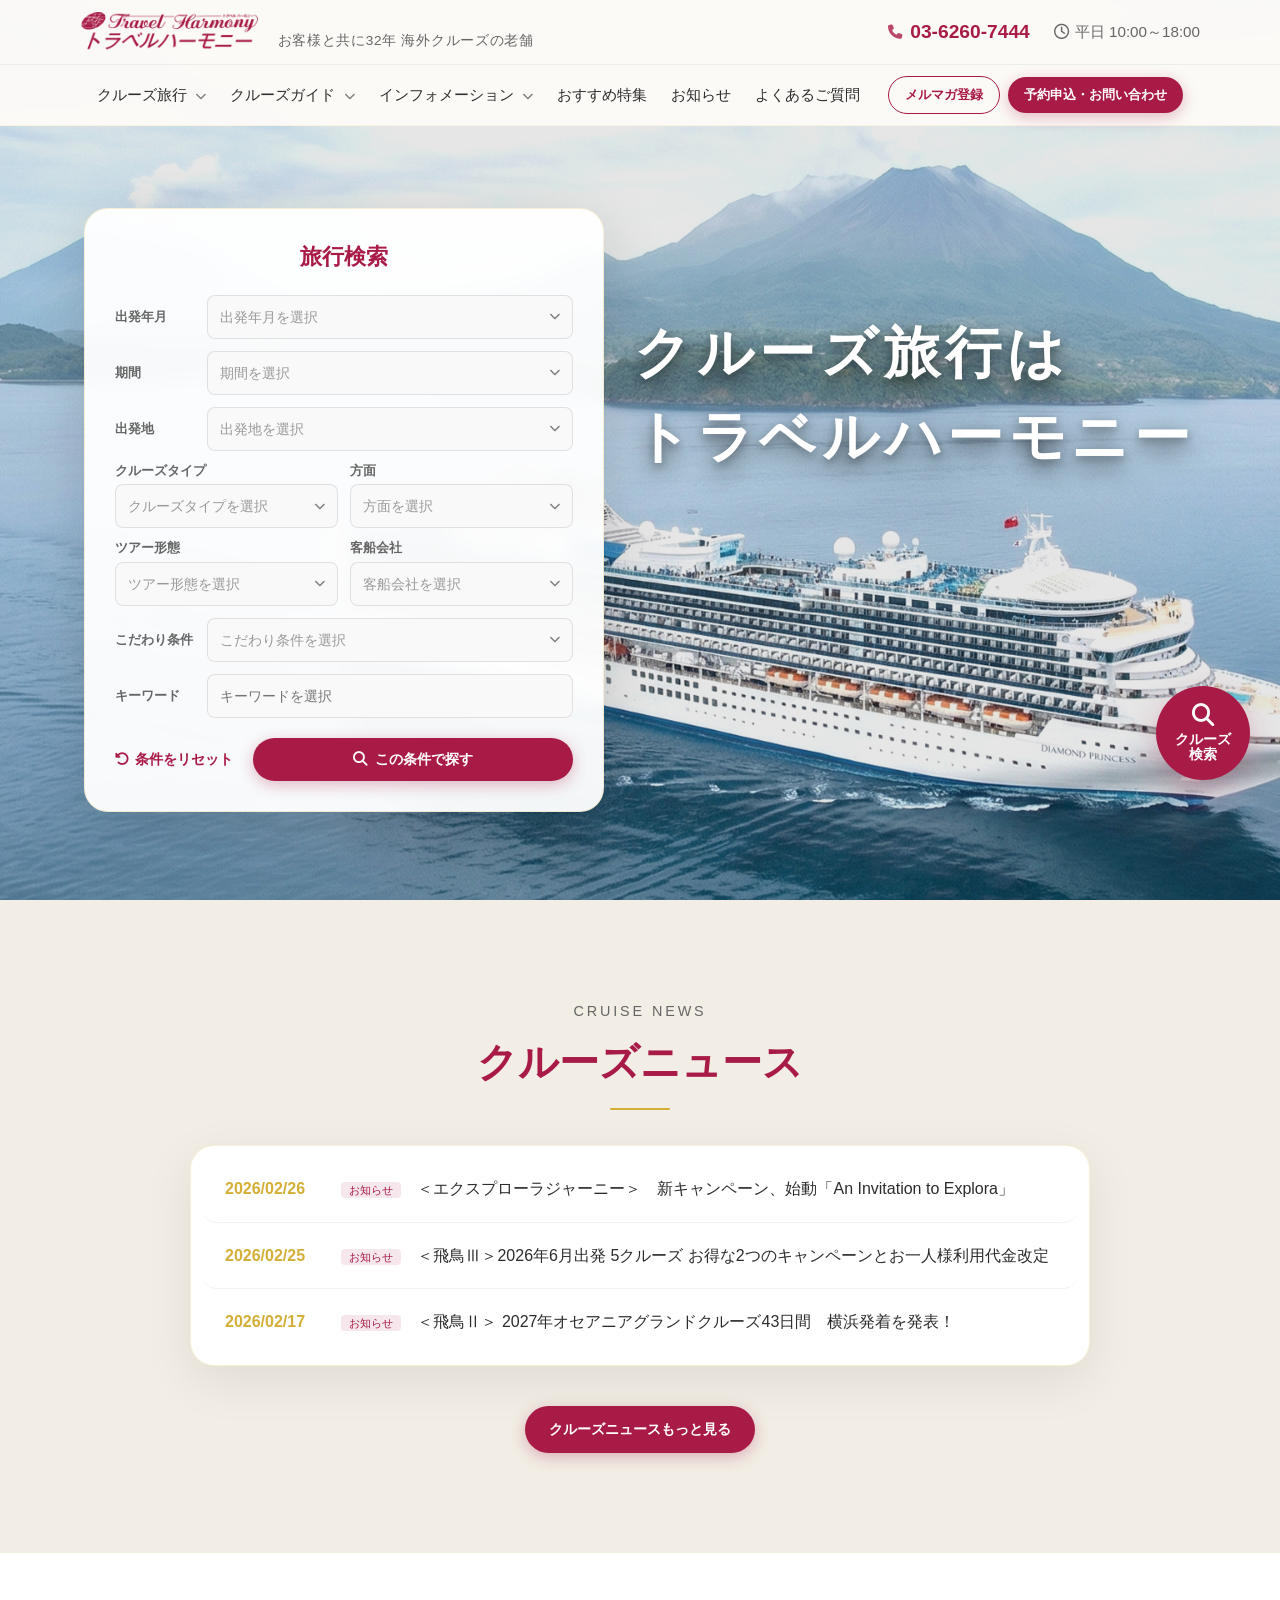
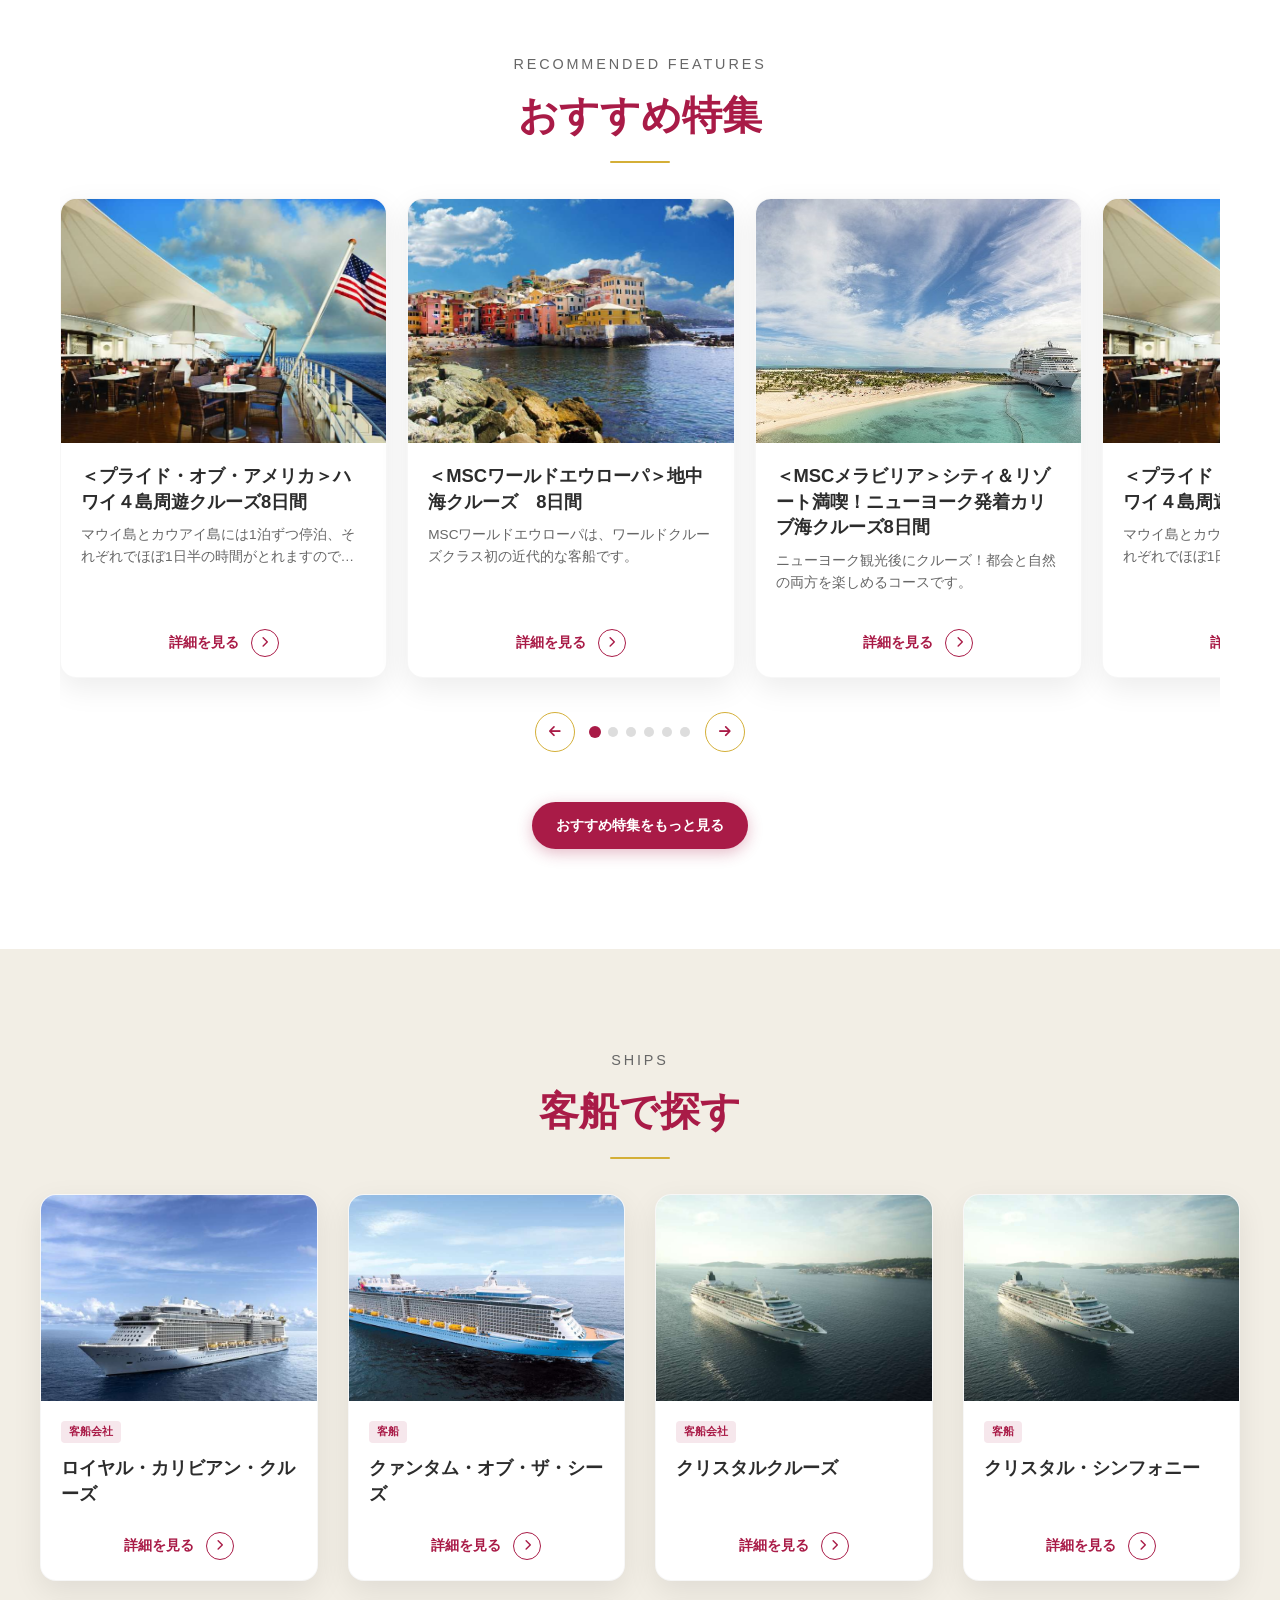
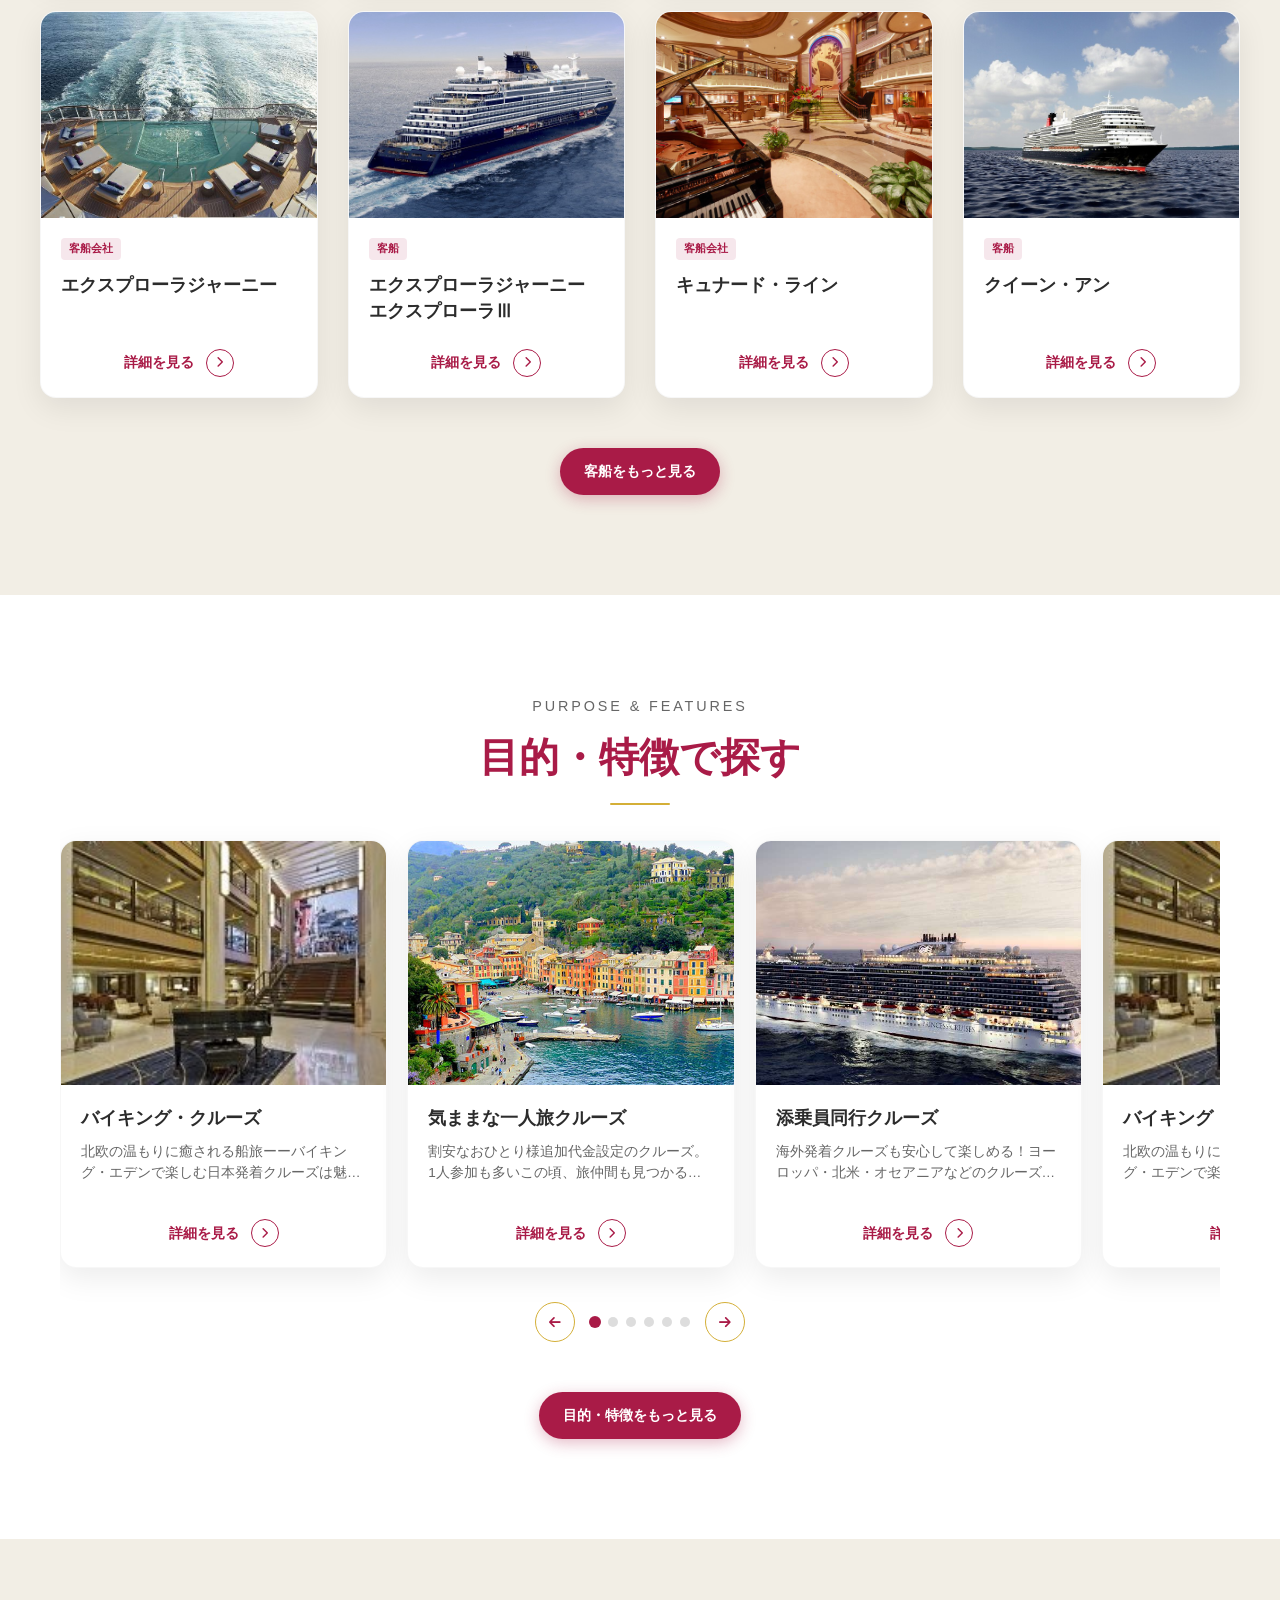
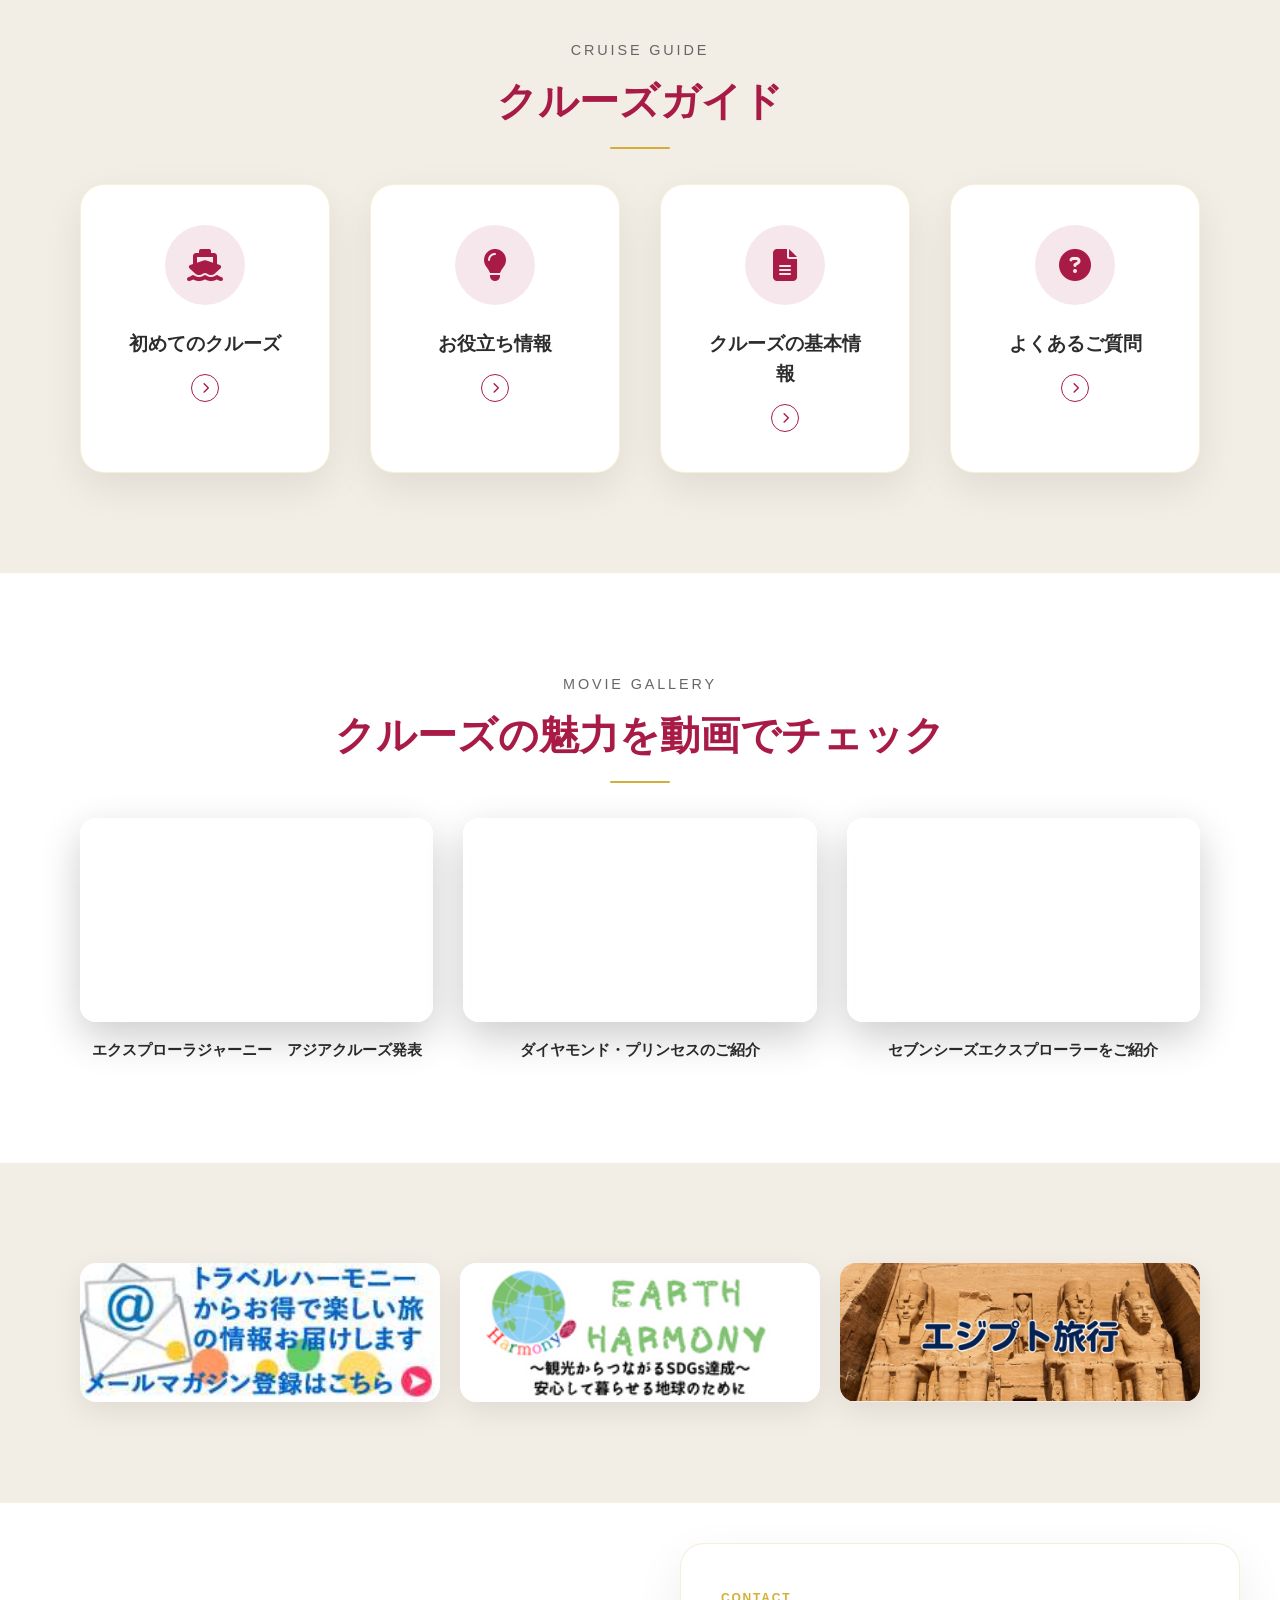
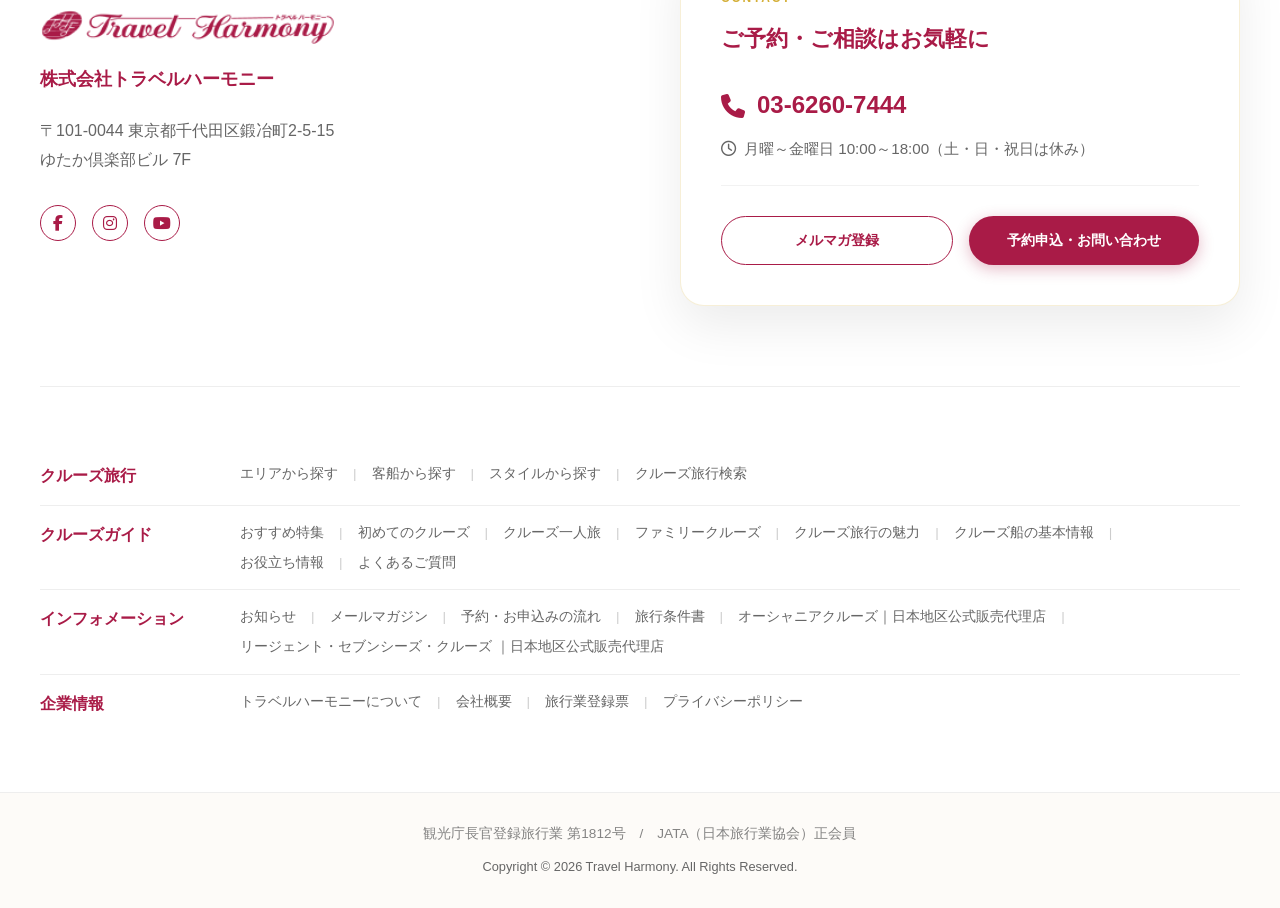
==== commit cc1043a0: "フィードバック反映：微修正" ====
--- a/index.html
+++ b/index.html
@@ -14,6 +14,12 @@
     <header class="header">
         <div class="header__row-top">
             <div class="container header__row-top-inner">
+                <!-- スマホ用ハンバーガー（左） -->
+                <button type="button" class="c-hamburger js-hamburger" aria-label="メニューを開く">
+                    <span class="c-hamburger__line"></span>
+                    <span class="c-hamburger__line"></span>
+                    <span class="c-hamburger__line"></span>
+                </button>
                 <div class="header__brand">
                     <a href="/" class="header__logo">
                         <img src="img/logo.png" alt="Travel Harmony">
@@ -24,50 +30,49 @@
                     <span class="header__phone"><i class="fa-solid fa-phone"></i> 03-6260-7444</span>
                     <span class="header__hours"><i class="fa-regular fa-clock"></i> 平日 10:00～18:00</span>
                 </div>
-                <!-- ハンバーガーボタン -->
-                <button type="button" class="c-hamburger js-hamburger" aria-label="メニューを開く">
-                    <span class="c-hamburger__line"></span>
-                    <span class="c-hamburger__line"></span>
-                    <span class="c-hamburger__line"></span>
-                </button>
+                <!-- スマホ用メルマガ（右） -->
+                <div class="header__mobile-cta u-show-sp">
+                    <a href="#" class="header__mobile-cta-btn">メルマガ<br>登録</a>
+                </div>
             </div>
         </div>
         <div class="header__row-bottom js-header-menu">
             <div class="container header__row-bottom-inner">
                 <nav class="header__nav">
                     <ul class="header__nav-list">
-                        <li class="header__nav-item"><a href="#" class="header__nav-link">添乗員同行ツアー</a></li>
-                        <li class="header__nav-item"><a href="#" class="header__nav-link">オーダーメイドクルーズ</a></li>
-                        <li class="header__nav-item"><a href="#" class="header__nav-link">クルーズオンリー</a></li>
+                        <li class="header__nav-item">
+                            <a href="#" class="header__nav-link">クルーズ旅行 <i class="fa-solid fa-chevron-down"></i></a>
+                            <ul class="header__submenu">
+                                <li class="header__submenu-item"><a href="#" class="header__submenu-link">エリアから探す</a></li>
+                                <li class="header__submenu-item"><a href="#" class="header__submenu-link">客船から探す</a></li>
+                                <li class="header__submenu-item"><a href="#" class="header__submenu-link">スタイルから探す</a></li>
+                                <li class="header__submenu-item"><a href="#" class="header__submenu-link">クルーズ旅行検索</a></li>
+                            </ul>
+                        </li>
                         <li class="header__nav-item">
                             <a href="#" class="header__nav-link">クルーズガイド <i class="fa-solid fa-chevron-down"></i></a>
                             <ul class="header__submenu">
-                                <li class="header__submenu-item"><a href="#" class="header__submenu-link">クルーズ旅行の魅力</a></li>
-                                <li class="header__submenu-item"><a href="#" class="header__submenu-link">オーシャニアクルーズ｜日本地区公式販売代理店</a></li>
-                                <li class="header__submenu-item"><a href="#" class="header__submenu-link">リージェント・セブンシーズ・クルーズ ｜日本地区公式販売代理店</a></li>
+                                <li class="header__submenu-item"><a href="#" class="header__submenu-link">初めてのクルーズ</a></li>
                                 <li class="header__submenu-item"><a href="#" class="header__submenu-link">クルーズ一人旅</a></li>
                                 <li class="header__submenu-item"><a href="#" class="header__submenu-link">ファミリークルーズ</a></li>
-                                <li class="header__submenu-item"><a href="#" class="header__submenu-link">クルーズお役立ち情報</a></li>
-                                <li class="header__submenu-item"><a href="#" class="header__submenu-link">クルーズ船基本情報</a></li>
-                                <li class="header__submenu-item"><a href="#" class="header__submenu-link">クルーズQ&A</a></li>
+                                <li class="header__submenu-item"><a href="#" class="header__submenu-link">クルーズ旅行の魅力</a></li>
+                                <li class="header__submenu-item"><a href="#" class="header__submenu-link">クルーズ船の基本情報</a></li>
+                                <li class="header__submenu-item"><a href="#" class="header__submenu-link">お役立ち情報</a></li>
                             </ul>
                         </li>
                         <li class="header__nav-item">
                             <a href="#" class="header__nav-link">インフォメーション <i class="fa-solid fa-chevron-down"></i></a>
                             <ul class="header__submenu">
-                                <li class="header__submenu-item"><a href="#" class="header__submenu-link">トラベルハーモニーからのお知らせ</a></li>
-                                <li class="header__submenu-item"><a href="#" class="header__submenu-link">メールマガジンの購読申し込み</a></li>
-                                <li class="header__submenu-item"><a href="#" class="header__submenu-link">メールマガジンの停止</a></li>
-                                <li class="header__submenu-item"><a href="#" class="header__submenu-link">会社概要</a></li>
-                                <li class="header__submenu-item"><a href="#" class="header__submenu-link">トラベルハーモニーについて</a></li>
-                                <li class="header__submenu-item"><a href="#" class="header__submenu-link">お申込みの流れ</a></li>
-                                <li class="header__submenu-item"><a href="#" class="header__submenu-link">旅行条件書（個性派の陸旅倶楽部／エジプト・中近東）</a></li>
-                                <li class="header__submenu-item"><a href="#" class="header__submenu-link">ご旅行条件書</a></li>
-                                <li class="header__submenu-item"><a href="#" class="header__submenu-link">旅行業登録票</a></li>
-                                <li class="header__submenu-item"><a href="#" class="header__submenu-link">プライバシーポリシー</a></li>
+                                <li class="header__submenu-item"><a href="#" class="header__submenu-link">メールマガジン</a></li>
+                                <li class="header__submenu-item"><a href="#" class="header__submenu-link">予約・お申込みの流れ</a></li>
+                                <li class="header__submenu-item"><a href="#" class="header__submenu-link">旅行条件書</a></li>
+                                <li class="header__submenu-item"><a href="#" class="header__submenu-link">オーシャニアクルーズ｜日本地区公式販売代理店</a></li>
+                                <li class="header__submenu-item"><a href="#" class="header__submenu-link">リージェント・セブンシーズ・クルーズ ｜日本地区公式販売代理店</a></li>
                             </ul>
                         </li>
-                        <li class="header__nav-item"><a href="#" class="header__nav-link">よくある質問</a></li>
+                        <li class="header__nav-item"><a href="#" class="header__nav-link">おすすめ特集</a></li>
+                        <li class="header__nav-item"><a href="#" class="header__nav-link">お知らせ</a></li>
+                        <li class="header__nav-item"><a href="#" class="header__nav-link">よくあるご質問</a></li>
                         <li class="header__nav-item header__nav-item--cta"><a href="#" class="c-btn c-btn--outline c-btn--sm">メルマガ登録</a></li>
                         <li class="header__nav-item header__nav-item--cta"><a href="#" class="c-btn c-btn--primary c-btn--sm">予約申込・お問い合わせ</a></li>
                     </ul>
@@ -272,146 +277,137 @@
         </section>
 
         <!-- News -->
-        <section class="u-section news u-bg-white">
+        <section class="u-section news u-bg-alt">
             <div class="container">
-                <h2 class="section-title"><span class="subtitle">Information</span>新着情報</h2>
+                <h2 class="section-title"><span class="subtitle">Cruise News</span>クルーズニュース</h2>
                 <div class="news__list">
                     <a href="#" class="news__item">
-                        <div class="news__date">2026.04.01</div>
+                        <div class="news__date">2026/02/26</div>
                         <div class="news__content">
-                            <span class="news__label">重要</span>
-                            <span class="news__title">2026年度 地中海・エーゲ海クルーズの早期割引を開始しました。</span>
+                            <span class="news__label">お知らせ</span>
+                            <span class="news__title">＜エクスプローラジャーニー＞　新キャンペーン、始動「An Invitation to Explora」</span>
                         </div>
                     </a>
                     <a href="#" class="news__item">
-                        <div class="news__date">2026.03.25</div>
+                        <div class="news__date">2026/02/25</div>
                         <div class="news__content">
-                            <span class="news__label">ブログ</span>
-                            <span class="news__title">【乗船レポート】飛鳥IIで巡る春の日本一周クルーズ体験記を更新しました。</span>
+                            <span class="news__label">お知らせ</span>
+                            <span class="news__title">＜飛鳥Ⅲ＞2026年6月出発 5クルーズ お得な2つのキャンペーンとお一人様利用代金改定</span>
                         </div>
                     </a>
                     <a href="#" class="news__item">
-                        <div class="news__date">2026.03.20</div>
+                        <div class="news__date">2026/02/17</div>
                         <div class="news__content">
                             <span class="news__label">お知らせ</span>
-                            <span class="news__title">銀座サロンでの「初めてのクルーズ無料相談会」4月日程を公開。</span>
+                            <span class="news__title">＜飛鳥Ⅱ＞ 2027年オセアニアグランドクルーズ43日間　横浜発着を発表！</span>
                         </div>
                     </a>
                 </div>
                 <div style="text-align: center; margin-top: 40px;">
-                    <a href="#" class="c-btn c-btn--primary">新着情報をもっと見る</a>
+                    <a href="#" class="c-btn c-btn--primary">クルーズニュースもっと見る</a>
                 </div>
             </div>
         </section>
 
-        <!-- First Cruise -->
-        <section class="u-section beginner u-bg-white">
+        <!-- Recommended Features -->
+        <section class="u-section u-bg-white">
             <div class="container">
-                <h2 class="section-title"><span class="subtitle">Service Guide</span>初めてのクルーズ</h2>
-                <div class="beginner__grid">
-                    <a href="#" class="beginner__item">
-                        <div class="beginner__icon"><i class="fa-solid fa-calendar-check"></i></div>
-                        <h3>予約について</h3>
-                        <p>お申し込みから乗船までの流れを分かりやすく解説します。</p>
-                        <div class="c-link-arrow">詳細を見る <span class="c-link-arrow__circle"><i class="fa-solid fa-chevron-right"></i></span></div>
-                    </a>
-                    <a href="#" class="beginner__item">
-                        <div class="beginner__icon"><i class="fa-solid fa-ship"></i></div>
-                        <h3>乗船中について</h3>
-                        <p>船内での服装やチップ、お食事など。快適な過ごし方をご紹介。</p>
-                        <div class="c-link-arrow">詳細を見る <span class="c-link-arrow__circle"><i class="fa-solid fa-chevron-right"></i></span></div>
-                    </a>
-                    <a href="#" class="beginner__item">
-                        <div class="beginner__icon"><i class="fa-solid fa-circle-question"></i></div>
-                        <h3>よくある質問</h3>
-                        <p>気になる疑問をQ&A形式でまとめました。お気軽にご参照ください。</p>
-                        <div class="c-link-arrow">詳細を見る <span class="c-link-arrow__circle"><i class="fa-solid fa-chevron-right"></i></span></div>
-                    </a>
-                </div>
-            </div>
-        </section>
-
-        <!-- Recommended Cruise -->
-        <section class="u-section u-bg-alt">
-            <div class="container">
-                <h2 class="section-title"><span class="subtitle">Recommended Cruise</span>おすすめクルーズから探す</h2>
+                <h2 class="section-title"><span class="subtitle">Recommended Features</span>おすすめ特集</h2>
                 <div class="c-slider">
                     <div class="c-slider__track js-slider-track">
                         <!-- 1〜3 -->
-                        <article class="c-card c-slider__item">
-                            <div class="c-card__img-wrapper"><img src="img/tour-1.jpg" alt="クリスタル・クルーズ" class="c-card__img"></div>
-                            <div class="c-card__content">
-                                <h3 class="c-card__title">クリスタル・クルーズ</h3>
-                                <p class="c-card__summary">クリスタル・クルーズと共に31年、豊富な乗船経験をもとにご案内します！</p>
-                                <div style="text-align: center;"><div class="c-link-arrow">詳細を見る <span class="c-link-arrow__circle"><i class="fa-solid fa-chevron-right"></i></span></div></div>
-                            </div>
-                        </article>
-                        <article class="c-card c-slider__item">
-                            <div class="c-card__img-wrapper"><img src="img/tour-2.jpg" alt="飛鳥Ⅱクルーズ" class="c-card__img"></div>
-                            <div class="c-card__content">
-                                <h3 class="c-card__title">飛鳥Ⅱクルーズ</h3>
-                                <p class="c-card__summary">短期間で楽しむラグジュアリークルーズ</p>
-                                <div style="text-align: center;"><div class="c-link-arrow">詳細を見る <span class="c-link-arrow__circle"><i class="fa-solid fa-chevron-right"></i></span></div></div>
-                            </div>
-                        </article>
-                        <article class="c-card c-slider__item">
-                            <div class="c-card__img-wrapper"><img src="img/tour-3.jpg" alt="にっぽん丸クルーズ" class="c-card__img"></div>
-                            <div class="c-card__content">
-                                <h3 class="c-card__title">にっぽん丸クルーズ</h3>
-                                <p class="c-card__summary">日本国内を楽しむクルーズ</p>
-                                <div style="text-align: center;"><div class="c-link-arrow">詳細を見る <span class="c-link-arrow__circle"><i class="fa-solid fa-chevron-right"></i></span></div></div>
-                            </div>
-                        </article>
-                        <!-- 4〜6 -->
-                        <article class="c-card c-slider__item">
-                            <div class="c-card__img-wrapper"><img src="img/tour-1.jpg" alt="クリスタル・クルーズ" class="c-card__img"></div>
-                            <div class="c-card__content">
-                                <h3 class="c-card__title">クリスタル・クルーズ</h3>
-                                <p class="c-card__summary">クリスタル・クルーズと共に31年、豊富な乗船経験をもとにご案内します！</p>
-                                <div style="text-align: center;"><div class="c-link-arrow">詳細を見る <span class="c-link-arrow__circle"><i class="fa-solid fa-chevron-right"></i></span></div></div>
-                            </div>
-                        </article>
-                        <article class="c-card c-slider__item">
-                            <div class="c-card__img-wrapper"><img src="img/tour-2.jpg" alt="飛鳥Ⅱクルーズ" class="c-card__img"></div>
-                            <div class="c-card__content">
-                                <h3 class="c-card__title">飛鳥Ⅱクルーズ</h3>
-                                <p class="c-card__summary">短期間で楽しむラグジュアリークルーズ</p>
-                                <div style="text-align: center;"><div class="c-link-arrow">詳細を見る <span class="c-link-arrow__circle"><i class="fa-solid fa-chevron-right"></i></span></div></div>
-                            </div>
-                        </article>
-                        <article class="c-card c-slider__item">
-                            <div class="c-card__img-wrapper"><img src="img/tour-3.jpg" alt="にっぽん丸クルーズ" class="c-card__img"></div>
-                            <div class="c-card__content">
-                                <h3 class="c-card__title">にっぽん丸クルーズ</h3>
-                                <p class="c-card__summary">日本国内を楽しむクルーズ</p>
-                                <div style="text-align: center;"><div class="c-link-arrow">詳細を見る <span class="c-link-arrow__circle"><i class="fa-solid fa-chevron-right"></i></span></div></div>
-                            </div>
-                        </article>
-                        <!-- 7〜9 -->
-                        <article class="c-card c-slider__item">
-                            <div class="c-card__img-wrapper"><img src="img/tour-1.jpg" alt="クリスタル・クルーズ" class="c-card__img"></div>
-                            <div class="c-card__content">
-                                <h3 class="c-card__title">クリスタル・クルーズ</h3>
-                                <p class="c-card__summary">クリスタル・クルーズと共に31年、豊富な乗船経験をもとにご案内します！</p>
-                                <div style="text-align: center;"><div class="c-link-arrow">詳細を見る <span class="c-link-arrow__circle"><i class="fa-solid fa-chevron-right"></i></span></div></div>
-                            </div>
-                        </article>
-                        <article class="c-card c-slider__item">
-                            <div class="c-card__img-wrapper"><img src="img/tour-2.jpg" alt="飛鳥Ⅱクルーズ" class="c-card__img"></div>
-                            <div class="c-card__content">
-                                <h3 class="c-card__title">飛鳥Ⅱクルーズ</h3>
-                                <p class="c-card__summary">短期間で楽しむラグジュアリークルーズ</p>
-                                <div style="text-align: center;"><div class="c-link-arrow">詳細を見る <span class="c-link-arrow__circle"><i class="fa-solid fa-chevron-right"></i></span></div></div>
-                            </div>
-                        </article>
-                        <article class="c-card c-slider__item">
-                            <div class="c-card__img-wrapper"><img src="img/tour-3.jpg" alt="にっぽん丸クルーズ" class="c-card__img"></div>
-                            <div class="c-card__content">
-                                <h3 class="c-card__title">にっぽん丸クルーズ</h3>
-                                <p class="c-card__summary">日本国内を楽しむクルーズ</p>
-                                <div style="text-align: center;"><div class="c-link-arrow">詳細を見る <span class="c-link-arrow__circle"><i class="fa-solid fa-chevron-right"></i></span></div></div>
-                            </div>
-                        </article>
+                        <div class="c-slider__item">
+                            <article class="c-card">
+                                <div class="c-card__img-wrapper"><img src="img/recommended-1.jpg" alt="＜プライド・オブ・アメリカ＞ハワイ４島周遊クルーズ8日間" class="c-card__img"></div>
+                                <div class="c-card__content">
+                                    <h3 class="c-card__title">＜プライド・オブ・アメリカ＞ハワイ４島周遊クルーズ8日間</h3>
+                                    <p class="c-card__summary">マウイ島とカウアイ島には1泊ずつ停泊、それぞれでほぼ1日半の時間がとれますので、知られざるハワイを再発見できます。</p>
+                                    <div style="text-align: center;"><div class="c-link-arrow">詳細を見る <span class="c-link-arrow__circle"><i class="fa-solid fa-chevron-right"></i></span></div></div>
+                                </div>
+                            </article>
+                        </div>
+                        <div class="c-slider__item">
+                            <article class="c-card">
+                                <div class="c-card__img-wrapper"><img src="img/recommended-2.jpg" alt="＜MSCワールドエウローパ＞地中海クルーズ　8日間" class="c-card__img"></div>
+                                <div class="c-card__content">
+                                    <h3 class="c-card__title">＜MSCワールドエウローパ＞地中海クルーズ　8日間</h3>
+                                    <p class="c-card__summary">MSCワールドエウローパは、ワールドクルーズクラス初の近代的な客船です。</p>
+                                    <div style="text-align: center;"><div class="c-link-arrow">詳細を見る <span class="c-link-arrow__circle"><i class="fa-solid fa-chevron-right"></i></span></div></div>
+                                </div>
+                            </article>
+                        </div>
+                        <div class="c-slider__item">
+                            <article class="c-card">
+                                <div class="c-card__img-wrapper"><img src="img/recommended-3.jpg" alt="＜MSCメラビリア＞シティ＆リゾート満喫！ニューヨーク発着カリブ海クルーズ8日間" class="c-card__img"></div>
+                                <div class="c-card__content">
+                                    <h3 class="c-card__title">＜MSCメラビリア＞シティ＆リゾート満喫！ニューヨーク発着カリブ海クルーズ8日間</h3>
+                                    <p class="c-card__summary">ニューヨーク観光後にクルーズ！都会と自然の両方を楽しめるコースです。</p>
+                                    <div style="text-align: center;"><div class="c-link-arrow">詳細を見る <span class="c-link-arrow__circle"><i class="fa-solid fa-chevron-right"></i></span></div></div>
+                                </div>
+                            </article>
+                        </div>
+                        <!-- 4〜6 (Repeat) -->
+                        <div class="c-slider__item">
+                            <article class="c-card">
+                                <div class="c-card__img-wrapper"><img src="img/recommended-1.jpg" alt="＜プライド・オブ・アメリカ＞ハワイ４島周遊クルーズ8日間" class="c-card__img"></div>
+                                <div class="c-card__content">
+                                    <h3 class="c-card__title">＜プライド・オブ・アメリカ＞ハワイ４島周遊クルーズ8日間</h3>
+                                    <p class="c-card__summary">マウイ島とカウアイ島には1泊ずつ停泊、それぞれでほぼ1日半の時間がとれますので、知られざるハワイを再発見できます。</p>
+                                    <div style="text-align: center;"><div class="c-link-arrow">詳細を見る <span class="c-link-arrow__circle"><i class="fa-solid fa-chevron-right"></i></span></div></div>
+                                </div>
+                            </article>
+                        </div>
+                        <div class="c-slider__item">
+                            <article class="c-card">
+                                <div class="c-card__img-wrapper"><img src="img/recommended-2.jpg" alt="＜MSCワールドエウローパ＞地中海クルーズ　8日間" class="c-card__img"></div>
+                                <div class="c-card__content">
+                                    <h3 class="c-card__title">＜MSCワールドエウローパ＞地中海クルーズ　8日間</h3>
+                                    <p class="c-card__summary">MSCワールドエウローパは、ワールドクルーズクラス初の近代的な客船です。</p>
+                                    <div style="text-align: center;"><div class="c-link-arrow">詳細を見る <span class="c-link-arrow__circle"><i class="fa-solid fa-chevron-right"></i></span></div></div>
+                                </div>
+                            </article>
+                        </div>
+                        <div class="c-slider__item">
+                            <article class="c-card">
+                                <div class="c-card__img-wrapper"><img src="img/recommended-3.jpg" alt="＜MSCメラビリア＞シティ＆リゾート満喫！ニューヨーク発着カリブ海クルーズ8日間" class="c-card__img"></div>
+                                <div class="c-card__content">
+                                    <h3 class="c-card__title">＜MSCメラビリア＞シティ＆リゾート満喫！ニューヨーク発着カリブ海クルーズ8日間</h3>
+                                    <p class="c-card__summary">ニューヨーク観光後にクルーズ！都会と自然の両方を楽しめるコースです。</p>
+                                    <div style="text-align: center;"><div class="c-link-arrow">詳細を見る <span class="c-link-arrow__circle"><i class="fa-solid fa-chevron-right"></i></span></div></div>
+                                </div>
+                            </article>
+                        </div>
+                        <!-- 7〜9 (Repeat) -->
+                        <div class="c-slider__item">
+                            <article class="c-card">
+                                <div class="c-card__img-wrapper"><img src="img/recommended-1.jpg" alt="＜プライド・オブ・アメリカ＞ハワイ４島周遊クルーズ8日間" class="c-card__img"></div>
+                                <div class="c-card__content">
+                                    <h3 class="c-card__title">＜プライド・オブ・アメリカ＞ハワイ４島周遊クルーズ8日間</h3>
+                                    <p class="c-card__summary">マウイ島とカウアイ島には1泊ずつ停泊、それぞれでほぼ1日半の時間がとれますので、知られざるハワイを再発見できます。</p>
+                                    <div style="text-align: center;"><div class="c-link-arrow">詳細を見る <span class="c-link-arrow__circle"><i class="fa-solid fa-chevron-right"></i></span></div></div>
+                                </div>
+                            </article>
+                        </div>
+                        <div class="c-slider__item">
+                            <article class="c-card">
+                                <div class="c-card__img-wrapper"><img src="img/recommended-2.jpg" alt="＜MSCワールドエウローパ＞地中海クルーズ　8日間" class="c-card__img"></div>
+                                <div class="c-card__content">
+                                    <h3 class="c-card__title">＜MSCワールドエウローパ＞地中海クルーズ　8日間</h3>
+                                    <p class="c-card__summary">MSCワールドエウローパは、ワールドクルーズクラス初の近代的な客船です。</p>
+                                    <div style="text-align: center;"><div class="c-link-arrow">詳細を見る <span class="c-link-arrow__circle"><i class="fa-solid fa-chevron-right"></i></span></div></div>
+                                </div>
+                            </article>
+                        </div>
+                        <div class="c-slider__item">
+                            <article class="c-card">
+                                <div class="c-card__img-wrapper"><img src="img/recommended-3.jpg" alt="＜MSCメラビリア＞シティ＆リゾート満喫！ニューヨーク発着カリブ海クルーズ8日間" class="c-card__img"></div>
+                                <div class="c-card__content">
+                                    <h3 class="c-card__title">＜MSCメラビリア＞シティ＆リゾート満喫！ニューヨーク発着カリブ海クルーズ8日間</h3>
+                                    <p class="c-card__summary">ニューヨーク観光後にクルーズ！都会と自然の両方を楽しめるコースです。</p>
+                                    <div style="text-align: center;"><div class="c-link-arrow">詳細を見る <span class="c-link-arrow__circle"><i class="fa-solid fa-chevron-right"></i></span></div></div>
+                                </div>
+                            </article>
+                        </div>
                     </div>
                     <div class="c-slider__controls">
                         <button class="c-slider__btn c-slider__btn--prev js-slider-prev"><i class="fa-solid fa-arrow-left"></i></button>
@@ -420,92 +416,186 @@
                     </div>
                 </div>
                 <div style="text-align: center; margin-top: 50px;">
-                    <a href="#" class="c-btn c-btn--primary">おすすめクルーズをもっと見る</a>
+                    <a href="#" class="c-btn c-btn--primary">おすすめ特集をもっと見る</a>
                 </div>
             </div>
         </section>
-
-        <!-- Recommended Course -->
+        
+        <!-- Search by Ship -->
+        <section class="u-section ships u-bg-alt">
+            <div class="container--wide">
+                <h2 class="section-title"><span class="subtitle">Ships</span>客船で探す</h2>
+                <div class="ships__grid">
+                    <article class="c-card">
+                        <div class="c-card__img-wrapper"><img src="img/ships-1.jpg" alt="ロイヤル・カリビアン・クルーズ" class="c-card__img"></div>
+                        <div class="c-card__content">
+                            <span class="c-card__tag">客船会社</span>
+                            <h3 class="c-card__title">ロイヤル・カリビアン・クルーズ</h3>
+                            <div style="text-align: center;"><div class="c-link-arrow">詳細を見る <span class="c-link-arrow__circle"><i class="fa-solid fa-chevron-right"></i></span></div></div>
+                        </div>
+                    </article>
+                    <article class="c-card">
+                        <div class="c-card__img-wrapper"><img src="img/ships-2.jpg" alt="クァンタム・オブ・ザ・シーズ" class="c-card__img"></div>
+                        <div class="c-card__content">
+                            <span class="c-card__tag">客船</span>
+                            <h3 class="c-card__title">クァンタム・オブ・ザ・シーズ</h3>
+                            <div style="text-align: center;"><div class="c-link-arrow">詳細を見る <span class="c-link-arrow__circle"><i class="fa-solid fa-chevron-right"></i></span></div></div>
+                        </div>
+                    </article>
+                    <article class="c-card">
+                        <div class="c-card__img-wrapper"><img src="img/ships-3.jpg" alt="クリスタルクルーズ" class="c-card__img"></div>
+                        <div class="c-card__content">
+                            <span class="c-card__tag">客船会社</span>
+                            <h3 class="c-card__title">クリスタルクルーズ</h3>
+                            <div style="text-align: center;"><div class="c-link-arrow">詳細を見る <span class="c-link-arrow__circle"><i class="fa-solid fa-chevron-right"></i></span></div></div>
+                        </div>
+                    </article>
+                    <article class="c-card">
+                        <div class="c-card__img-wrapper"><img src="img/ships-4.jpg" alt="クリスタル・シンフォニー" class="c-card__img"></div>
+                        <div class="c-card__content">
+                            <span class="c-card__tag">客船</span>
+                            <h3 class="c-card__title">クリスタル・シンフォニー</h3>
+                            <div style="text-align: center;"><div class="c-link-arrow">詳細を見る <span class="c-link-arrow__circle"><i class="fa-solid fa-chevron-right"></i></span></div></div>
+                        </div>
+                    </article>
+                    <article class="c-card">
+                        <div class="c-card__img-wrapper"><img src="img/ships-5.jpg" alt="エクスプローラジャーニー" class="c-card__img"></div>
+                        <div class="c-card__content">
+                            <span class="c-card__tag">客船会社</span>
+                            <h3 class="c-card__title">エクスプローラジャーニー</h3>
+                            <div style="text-align: center;"><div class="c-link-arrow">詳細を見る <span class="c-link-arrow__circle"><i class="fa-solid fa-chevron-right"></i></span></div></div>
+                        </div>
+                    </article>
+                    <article class="c-card">
+                        <div class="c-card__img-wrapper"><img src="img/ships-6.jpg" alt="エクスプローラジャーニー エクスプローラⅢ" class="c-card__img"></div>
+                        <div class="c-card__content">
+                            <span class="c-card__tag">客船</span>
+                            <h3 class="c-card__title">エクスプローラジャーニー エクスプローラⅢ</h3>
+                            <div style="text-align: center;"><div class="c-link-arrow">詳細を見る <span class="c-link-arrow__circle"><i class="fa-solid fa-chevron-right"></i></span></div></div>
+                        </div>
+                    </article>
+                    <article class="c-card">
+                        <div class="c-card__img-wrapper"><img src="img/ships-7.jpg" alt="キュナード・ライン" class="c-card__img"></div>
+                        <div class="c-card__content">
+                            <span class="c-card__tag">客船会社</span>
+                            <h3 class="c-card__title">キュナード・ライン</h3>
+                            <div style="text-align: center;"><div class="c-link-arrow">詳細を見る <span class="c-link-arrow__circle"><i class="fa-solid fa-chevron-right"></i></span></div></div>
+                        </div>
+                    </article>
+                    <article class="c-card">
+                        <div class="c-card__img-wrapper"><img src="img/ships-8.jpg" alt="クイーン・アン" class="c-card__img"></div>
+                        <div class="c-card__content">
+                            <span class="c-card__tag">客船</span>
+                            <h3 class="c-card__title">クイーン・アン</h3>
+                            <div style="text-align: center;"><div class="c-link-arrow">詳細を見る <span class="c-link-arrow__circle"><i class="fa-solid fa-chevron-right"></i></span></div></div>
+                        </div>
+                    </article>
+                </div>
+                <div style="text-align: center; margin-top: 50px;">
+                    <a href="#" class="c-btn c-btn--primary">客船をもっと見る</a>
+                </div>
+            </div>
+        </section>
+
+        <!-- Ship & Purpose -->
         <section class="u-section u-bg-white">
             <div class="container">
-                <h2 class="section-title"><span class="subtitle">Recommended Course</span>おすすめコースから探す</h2>
+                <h2 class="section-title"><span class="subtitle">Purpose & Features</span>目的・特徴で探す</h2>
                 <div class="c-slider">
                     <div class="c-slider__track js-slider-track">
                         <!-- 1〜3 -->
-                        <article class="c-card c-slider__item">
-                            <div class="c-card__img-wrapper"><img src="img/tour-1.jpg" alt="エーゲ海・地中海コース" class="c-card__img"></div>
-                            <div class="c-card__content">
-                                <h3 class="c-card__title">エーゲ海・地中海コース</h3>
-                                <p class="c-card__summary">歴史と美しさを巡る魅惑の航路を、厳選したコースでご紹介します。</p>
-                                <div style="text-align: center;"><div class="c-link-arrow">詳細を見る <span class="c-link-arrow__circle"><i class="fa-solid fa-chevron-right"></i></span></div></div>
-                            </div>
-                        </article>
-                        <article class="c-card c-slider__item">
-                            <div class="c-card__img-wrapper"><img src="img/tour-2.jpg" alt="日本一周・ショートコース" class="c-card__img"></div>
-                            <div class="c-card__content">
-                                <h3 class="c-card__title">日本一周・ショートコース</h3>
-                                <p class="c-card__summary">気軽に楽しむショートクルーズから、日本をぐるりと巡る贅沢な旅まで。</p>
-                                <div style="text-align: center;"><div class="c-link-arrow">詳細を見る <span class="c-link-arrow__circle"><i class="fa-solid fa-chevron-right"></i></span></div></div>
-                            </div>
-                        </article>
-                        <article class="c-card c-slider__item">
-                            <div class="c-card__img-wrapper"><img src="img/tour-3.jpg" alt="カリブ海・アラスカコース" class="c-card__img"></div>
-                            <div class="c-card__content">
-                                <h3 class="c-card__title">カリブ海・アラスカコース</h3>
-                                <p class="c-card__summary">壮大な大自然、青い海と空。非日常の極致を体験する特別コース。</p>
-                                <div style="text-align: center;"><div class="c-link-arrow">詳細を見る <span class="c-link-arrow__circle"><i class="fa-solid fa-chevron-right"></i></span></div></div>
-                            </div>
-                        </article>
-                        <!-- 4〜6 -->
-                        <article class="c-card c-slider__item">
-                            <div class="c-card__img-wrapper"><img src="img/tour-1.jpg" alt="エーゲ海・地中海コース" class="c-card__img"></div>
-                            <div class="c-card__content">
-                                <h3 class="c-card__title">エーゲ海・地中海コース</h3>
-                                <p class="c-card__summary">歴史と美しさを巡る魅惑の航路を、厳選したコースでご紹介します。</p>
-                                <div style="text-align: center;"><div class="c-link-arrow">詳細を見る <span class="c-link-arrow__circle"><i class="fa-solid fa-chevron-right"></i></span></div></div>
-                            </div>
-                        </article>
-                        <article class="c-card c-slider__item">
-                            <div class="c-card__img-wrapper"><img src="img/tour-2.jpg" alt="日本一周・ショートコース" class="c-card__img"></div>
-                            <div class="c-card__content">
-                                <h3 class="c-card__title">日本一周・ショートコース</h3>
-                                <p class="c-card__summary">気軽に楽しむショートクルーズから、日本をぐるりと巡る贅沢な旅まで。</p>
-                                <div style="text-align: center;"><div class="c-link-arrow">詳細を見る <span class="c-link-arrow__circle"><i class="fa-solid fa-chevron-right"></i></span></div></div>
-                            </div>
-                        </article>
-                        <article class="c-card c-slider__item">
-                            <div class="c-card__img-wrapper"><img src="img/tour-3.jpg" alt="カリブ海・アラスカコース" class="c-card__img"></div>
-                            <div class="c-card__content">
-                                <h3 class="c-card__title">カリブ海・アラスカコース</h3>
-                                <p class="c-card__summary">壮大な大自然、青い海と空。非日常の極致を体験する特別コース。</p>
-                                <div style="text-align: center;"><div class="c-link-arrow">詳細を見る <span class="c-link-arrow__circle"><i class="fa-solid fa-chevron-right"></i></span></div></div>
-                            </div>
-                        </article>
-                        <!-- 7〜9 -->
-                        <article class="c-card c-slider__item">
-                            <div class="c-card__img-wrapper"><img src="img/tour-1.jpg" alt="エーゲ海・地中海コース" class="c-card__img"></div>
-                            <div class="c-card__content">
-                                <h3 class="c-card__title">エーゲ海・地中海コース</h3>
-                                <p class="c-card__summary">歴史と美しさを巡る魅惑の航路を、厳選したコースでご紹介します。</p>
-                                <div style="text-align: center;"><div class="c-link-arrow">詳細を見る <span class="c-link-arrow__circle"><i class="fa-solid fa-chevron-right"></i></span></div></div>
-                            </div>
-                        </article>
-                        <article class="c-card c-slider__item">
-                            <div class="c-card__img-wrapper"><img src="img/tour-2.jpg" alt="日本一周・ショートコース" class="c-card__img"></div>
-                            <div class="c-card__content">
-                                <h3 class="c-card__title">日本一周・ショートコース</h3>
-                                <p class="c-card__summary">気軽に楽しむショートクルーズから、日本をぐるりと巡る贅沢な旅まで。</p>
-                                <div style="text-align: center;"><div class="c-link-arrow">詳細を見る <span class="c-link-arrow__circle"><i class="fa-solid fa-chevron-right"></i></span></div></div>
-                            </div>
-                        </article>
-                        <article class="c-card c-slider__item">
-                            <div class="c-card__img-wrapper"><img src="img/tour-3.jpg" alt="カリブ海・アラスカコース" class="c-card__img"></div>
-                            <div class="c-card__content">
-                                <h3 class="c-card__title">カリブ海・アラスカコース</h3>
-                                <p class="c-card__summary">壮大な大自然、青い海と空。非日常の極致を体験する特別コース。</p>
-                                <div style="text-align: center;"><div class="c-link-arrow">詳細を見る <span class="c-link-arrow__circle"><i class="fa-solid fa-chevron-right"></i></span></div></div>
-                            </div>
-                        </article>
+                        <div class="c-slider__item">
+                            <article class="c-card">
+                                <div class="c-card__img-wrapper"><img src="img/purpose-1.jpg" alt="バイキング・クルーズ" class="c-card__img"></div>
+                                <div class="c-card__content">
+                                    <h3 class="c-card__title">バイキング・クルーズ</h3>
+                                    <p class="c-card__summary">北欧の温もりに癒される船旅ーーバイキング・エデンで楽しむ日本発着クルーズは魅力的です。</p>
+                                    <div style="text-align: center;"><div class="c-link-arrow">詳細を見る <span class="c-link-arrow__circle"><i class="fa-solid fa-chevron-right"></i></span></div></div>
+                                </div>
+                            </article>
+                        </div>
+                        <div class="c-slider__item">
+                            <article class="c-card">
+                                <div class="c-card__img-wrapper"><img src="img/purpose-2.jpg" alt="気ままな一人旅クルーズ" class="c-card__img"></div>
+                                <div class="c-card__content">
+                                    <h3 class="c-card__title">気ままな一人旅クルーズ</h3>
+                                    <p class="c-card__summary">割安なおひとり様追加代金設定のクルーズ。1人参加も多いこの頃、旅仲間も見つかるかも！</p>
+                                    <div style="text-align: center;"><div class="c-link-arrow">詳細を見る <span class="c-link-arrow__circle"><i class="fa-solid fa-chevron-right"></i></span></div></div>
+                                </div>
+                            </article>
+                        </div>
+                        <div class="c-slider__item">
+                            <article class="c-card">
+                                <div class="c-card__img-wrapper"><img src="img/purpose-3.jpg" alt="添乗員同行クルーズ" class="c-card__img"></div>
+                                <div class="c-card__content">
+                                    <h3 class="c-card__title">添乗員同行クルーズ</h3>
+                                    <p class="c-card__summary">海外発着クルーズも安心して楽しめる！ヨーロッパ・北米・オセアニアなどのクルーズ旅を様々な船で企画しています。</p>
+                                    <div style="text-align: center;"><div class="c-link-arrow">詳細を見る <span class="c-link-arrow__circle"><i class="fa-solid fa-chevron-right"></i></span></div></div>
+                                </div>
+                            </article>
+                        </div>
+                        <!-- 4〜6 (Repeat) -->
+                        <div class="c-slider__item">
+                            <article class="c-card">
+                                <div class="c-card__img-wrapper"><img src="img/purpose-1.jpg" alt="バイキング・クルーズ" class="c-card__img"></div>
+                                <div class="c-card__content">
+                                    <h3 class="c-card__title">バイキング・クルーズ</h3>
+                                    <p class="c-card__summary">北欧の温もりに癒される船旅ーーバイキング・エデンで楽しむ日本発着クルーズは魅力的です。</p>
+                                    <div style="text-align: center;"><div class="c-link-arrow">詳細を見る <span class="c-link-arrow__circle"><i class="fa-solid fa-chevron-right"></i></span></div></div>
+                                </div>
+                            </article>
+                        </div>
+                        <div class="c-slider__item">
+                            <article class="c-card">
+                                <div class="c-card__img-wrapper"><img src="img/purpose-2.jpg" alt="気ままな一人旅クルーズ" class="c-card__img"></div>
+                                <div class="c-card__content">
+                                    <h3 class="c-card__title">気ままな一人旅クルーズ</h3>
+                                    <p class="c-card__summary">割安なおひとり様追加代金設定のクルーズ。1人参加も多いこの頃、旅仲間も見つかるかも！</p>
+                                    <div style="text-align: center;"><div class="c-link-arrow">詳細を見る <span class="c-link-arrow__circle"><i class="fa-solid fa-chevron-right"></i></span></div></div>
+                                </div>
+                            </article>
+                        </div>
+                        <div class="c-slider__item">
+                            <article class="c-card">
+                                <div class="c-card__img-wrapper"><img src="img/purpose-3.jpg" alt="添乗員同行クルーズ" class="c-card__img"></div>
+                                <div class="c-card__content">
+                                    <h3 class="c-card__title">添乗員同行クルーズ</h3>
+                                    <p class="c-card__summary">海外発着クルーズも安心して楽しめる！ヨーロッパ・北米・オセアニアなどのクルーズ旅を様々な船で企画しています。</p>
+                                    <div style="text-align: center;"><div class="c-link-arrow">詳細を見る <span class="c-link-arrow__circle"><i class="fa-solid fa-chevron-right"></i></span></div></div>
+                                </div>
+                            </article>
+                        </div>
+                        <!-- 7〜9 (Repeat) -->
+                        <div class="c-slider__item">
+                            <article class="c-card">
+                                <div class="c-card__img-wrapper"><img src="img/purpose-1.jpg" alt="バイキング・クルーズ" class="c-card__img"></div>
+                                <div class="c-card__content">
+                                    <h3 class="c-card__title">バイキング・クルーズ</h3>
+                                    <p class="c-card__summary">北欧の温もりに癒される船旅ーーバイキング・エデンで楽しむ日本発着クルーズは魅力的です。</p>
+                                    <div style="text-align: center;"><div class="c-link-arrow">詳細を見る <span class="c-link-arrow__circle"><i class="fa-solid fa-chevron-right"></i></span></div></div>
+                                </div>
+                            </article>
+                        </div>
+                        <div class="c-slider__item">
+                            <article class="c-card">
+                                <div class="c-card__img-wrapper"><img src="img/purpose-2.jpg" alt="気ままな一人旅クルーズ" class="c-card__img"></div>
+                                <div class="c-card__content">
+                                    <h3 class="c-card__title">気ままな一人旅クルーズ</h3>
+                                    <p class="c-card__summary">割安なおひとり様追加代金設定のクルーズ。1人参加も多いこの頃、旅仲間も見つかるかも！</p>
+                                    <div style="text-align: center;"><div class="c-link-arrow">詳細を見る <span class="c-link-arrow__circle"><i class="fa-solid fa-chevron-right"></i></span></div></div>
+                                </div>
+                            </article>
+                        </div>
+                        <div class="c-slider__item">
+                            <article class="c-card">
+                                <div class="c-card__img-wrapper"><img src="img/purpose-3.jpg" alt="添乗員同行クルーズ" class="c-card__img"></div>
+                                <div class="c-card__content">
+                                    <h3 class="c-card__title">添乗員同行クルーズ</h3>
+                                    <p class="c-card__summary">海外発着クルーズも安心して楽しめる！ヨーロッパ・北米・オセアニアなどのクルーズ旅を様々な船で企画しています。</p>
+                                    <div style="text-align: center;"><div class="c-link-arrow">詳細を見る <span class="c-link-arrow__circle"><i class="fa-solid fa-chevron-right"></i></span></div></div>
+                                </div>
+                            </article>
+                        </div>
                     </div>
                     <div class="c-slider__controls">
                         <button class="c-slider__btn c-slider__btn--prev js-slider-prev"><i class="fa-solid fa-arrow-left"></i></button>
@@ -514,101 +604,36 @@
                     </div>
                 </div>
                 <div style="text-align: center; margin-top: 50px;">
-                    <a href="#" class="c-btn c-btn--primary">おすすめコースをもっと見る</a>
+                    <a href="#" class="c-btn c-btn--primary">目的・特徴をもっと見る</a>
                 </div>
             </div>
         </section>
 
-        <!-- Ship & Purpose -->
-        <section class="u-section u-bg-alt">
+        <!-- Cruise Guide -->
+        <section class="u-section beginner u-bg-alt">
             <div class="container">
-                <h2 class="section-title"><span class="subtitle">Ship & Purpose</span>客船・目的から探す</h2>
-                <div class="c-slider">
-                    <div class="c-slider__track js-slider-track">
-                        <!-- 1〜3 -->
-                        <article class="c-card c-slider__item">
-                            <div class="c-card__img-wrapper"><img src="img/tour-1.jpg" alt="クリスタル・クルーズ" class="c-card__img"></div>
-                            <div class="c-card__content">
-                                <h3 class="c-card__title">クリスタル・クルーズ</h3>
-                                <p class="c-card__summary">クリスタル・クルーズと共に31年、豊富な乗船経験をもとにご案内します！</p>
-                                <div style="text-align: center;"><div class="c-link-arrow">詳細を見る <span class="c-link-arrow__circle"><i class="fa-solid fa-chevron-right"></i></span></div></div>
-                            </div>
-                        </article>
-                        <article class="c-card c-slider__item">
-                            <div class="c-card__img-wrapper"><img src="img/tour-2.jpg" alt="飛鳥Ⅱクルーズ" class="c-card__img"></div>
-                            <div class="c-card__content">
-                                <h3 class="c-card__title">飛鳥Ⅱクルーズ</h3>
-                                <p class="c-card__summary">短期間で楽しむラグジュアリークルーズ</p>
-                                <div style="text-align: center;"><div class="c-link-arrow">詳細を見る <span class="c-link-arrow__circle"><i class="fa-solid fa-chevron-right"></i></span></div></div>
-                            </div>
-                        </article>
-                        <article class="c-card c-slider__item">
-                            <div class="c-card__img-wrapper"><img src="img/tour-3.jpg" alt="にっぽん丸クルーズ" class="c-card__img"></div>
-                            <div class="c-card__content">
-                                <h3 class="c-card__title">にっぽん丸クルーズ</h3>
-                                <p class="c-card__summary">日本国内を楽しむクルーズ</p>
-                                <div style="text-align: center;"><div class="c-link-arrow">詳細を見る <span class="c-link-arrow__circle"><i class="fa-solid fa-chevron-right"></i></span></div></div>
-                            </div>
-                        </article>
-                        <!-- 4〜6 -->
-                        <article class="c-card c-slider__item">
-                            <div class="c-card__img-wrapper"><img src="img/tour-1.jpg" alt="クリスタル・クルーズ" class="c-card__img"></div>
-                            <div class="c-card__content">
-                                <h3 class="c-card__title">クリスタル・クルーズ</h3>
-                                <p class="c-card__summary">クリスタル・クルーズと共に31年、豊富な乗船経験をもとにご案内します！</p>
-                                <div style="text-align: center;"><div class="c-link-arrow">詳細を見る <span class="c-link-arrow__circle"><i class="fa-solid fa-chevron-right"></i></span></div></div>
-                            </div>
-                        </article>
-                        <article class="c-card c-slider__item">
-                            <div class="c-card__img-wrapper"><img src="img/tour-2.jpg" alt="飛鳥Ⅱクルーズ" class="c-card__img"></div>
-                            <div class="c-card__content">
-                                <h3 class="c-card__title">飛鳥Ⅱクルーズ</h3>
-                                <p class="c-card__summary">短期間で楽しむラグジュアリークルーズ</p>
-                                <div style="text-align: center;"><div class="c-link-arrow">詳細を見る <span class="c-link-arrow__circle"><i class="fa-solid fa-chevron-right"></i></span></div></div>
-                            </div>
-                        </article>
-                        <article class="c-card c-slider__item">
-                            <div class="c-card__img-wrapper"><img src="img/tour-3.jpg" alt="にっぽん丸クルーズ" class="c-card__img"></div>
-                            <div class="c-card__content">
-                                <h3 class="c-card__title">にっぽん丸クルーズ</h3>
-                                <p class="c-card__summary">日本国内を楽しむクルーズ</p>
-                                <div style="text-align: center;"><div class="c-link-arrow">詳細を見る <span class="c-link-arrow__circle"><i class="fa-solid fa-chevron-right"></i></span></div></div>
-                            </div>
-                        </article>
-                        <!-- 7〜9 -->
-                        <article class="c-card c-slider__item">
-                            <div class="c-card__img-wrapper"><img src="img/tour-1.jpg" alt="クリスタル・クルーズ" class="c-card__img"></div>
-                            <div class="c-card__content">
-                                <h3 class="c-card__title">クリスタル・クルーズ</h3>
-                                <p class="c-card__summary">クリスタル・クルーズと共に31年、豊富な乗船経験をもとにご案内します！</p>
-                                <div style="text-align: center;"><div class="c-link-arrow">詳細を見る <span class="c-link-arrow__circle"><i class="fa-solid fa-chevron-right"></i></span></div></div>
-                            </div>
-                        </article>
-                        <article class="c-card c-slider__item">
-                            <div class="c-card__img-wrapper"><img src="img/tour-2.jpg" alt="飛鳥Ⅱクルーズ" class="c-card__img"></div>
-                            <div class="c-card__content">
-                                <h3 class="c-card__title">飛鳥Ⅱクルーズ</h3>
-                                <p class="c-card__summary">短期間で楽しむラグジュアリークルーズ</p>
-                                <div style="text-align: center;"><div class="c-link-arrow">詳細を見る <span class="c-link-arrow__circle"><i class="fa-solid fa-chevron-right"></i></span></div></div>
-                            </div>
-                        </article>
-                        <article class="c-card c-slider__item">
-                            <div class="c-card__img-wrapper"><img src="img/tour-3.jpg" alt="にっぽん丸クルーズ" class="c-card__img"></div>
-                            <div class="c-card__content">
-                                <h3 class="c-card__title">にっぽん丸クルーズ</h3>
-                                <p class="c-card__summary">日本国内を楽しむクルーズ</p>
-                                <div style="text-align: center;"><div class="c-link-arrow">詳細を見る <span class="c-link-arrow__circle"><i class="fa-solid fa-chevron-right"></i></span></div></div>
-                            </div>
-                        </article>
-                    </div>
-                    <div class="c-slider__controls">
-                        <button class="c-slider__btn c-slider__btn--prev js-slider-prev"><i class="fa-solid fa-arrow-left"></i></button>
-                        <div class="c-slider__dots js-slider-dots"></div>
-                        <button class="c-slider__btn c-slider__btn--next js-slider-next"><i class="fa-solid fa-arrow-right"></i></button>
-                    </div>
-                </div>
-                <div style="text-align: center; margin-top: 50px;">
-                    <a href="#" class="c-btn c-btn--primary">客船・目的をもっと見る</a>
+                <h2 class="section-title"><span class="subtitle">Cruise Guide</span>クルーズガイド</h2>
+                <div class="beginner__grid beginner__grid--4col">
+                    <a href="#" class="beginner__item">
+                        <div class="beginner__icon"><i class="fa-solid fa-ship"></i></div>
+                        <h3>初めてのクルーズ</h3>
+                        <div class="c-link-arrow"><span class="c-link-arrow__circle"><i class="fa-solid fa-chevron-right"></i></span></div>
+                    </a>
+                    <a href="#" class="beginner__item">
+                        <div class="beginner__icon"><i class="fa-solid fa-lightbulb"></i></div>
+                        <h3>お役立ち情報</h3>
+                        <div class="c-link-arrow"><span class="c-link-arrow__circle"><i class="fa-solid fa-chevron-right"></i></span></div>
+                    </a>
+                    <a href="#" class="beginner__item">
+                        <div class="beginner__icon"><i class="fa-solid fa-file-lines"></i></div>
+                        <h3>クルーズの基本情報</h3>
+                        <div class="c-link-arrow"><span class="c-link-arrow__circle"><i class="fa-solid fa-chevron-right"></i></span></div>
+                    </a>
+                    <a href="#" class="beginner__item">
+                        <div class="beginner__icon"><i class="fa-solid fa-circle-question"></i></div>
+                        <h3>よくあるご質問</h3>
+                        <div class="c-link-arrow"><span class="c-link-arrow__circle"><i class="fa-solid fa-chevron-right"></i></span></div>
+                    </a>
                 </div>
             </div>
         </section>
@@ -647,7 +672,7 @@
         </section>
 
         <!-- Banner Section -->
-        <section class="u-section banners">
+        <section class="u-section banners u-bg-alt">
             <div class="container">
                 <div class="banners__grid">
                     <a href="#" class="banners__item">
@@ -708,42 +733,43 @@
             <!-- Row 2: Menus (Image-style Layout) -->
             <div class="footer__row-bottom-links">
                 <div class="footer__link-row">
-                    <div class="footer__link-label">クルーズ情報</div>
+                    <div class="footer__link-label">クルーズ旅行</div>
                     <div class="footer__link-list">
-                        <a href="#">オーシャンクルーズ</a>
-                        <a href="#">リバークルーズ</a>
-                        <a href="#">クルーズオンリー</a>
-                        <a href="#">クルーズ＋往復航空券＋送迎</a>
-                        <a href="#">添乗員同行ツアー</a>
+                        <a href="#">エリアから探す</a>
                         <a href="#">客船から探す</a>
-                        <a href="#">エリアから探す</a>
-                        <a href="#">旅行検索</a>
+                        <a href="#">スタイルから探す</a>
+                        <a href="#">クルーズ旅行検索</a>
                     </div>
                 </div>
                 <div class="footer__link-row">
                     <div class="footer__link-label">クルーズガイド</div>
                     <div class="footer__link-list">
-                        <a href="#">クルーズ旅行の魅力</a>
-                        <a href="#">オーシャニアクルーズ｜日本地区公式販売代理店</a>
-                        <a href="#">リージェント・セブンシーズ・クルーズ ｜日本地区公式販売代理店</a>
+                        <a href="#">おすすめ特集</a>
+                        <a href="#">初めてのクルーズ</a>
                         <a href="#">クルーズ一人旅</a>
                         <a href="#">ファミリークルーズ</a>
-                        <a href="#">クルーズお役立ち情報</a>
-                        <a href="#">クルーズ船基本情報</a>
-                        <a href="#">クルーズQ&A</a>
+                        <a href="#">クルーズ旅行の魅力</a>
+                        <a href="#">クルーズ船の基本情報</a>
+                        <a href="#">お役立ち情報</a>
+                        <a href="#">よくあるご質問</a>
                     </div>
                 </div>
                 <div class="footer__link-row">
                     <div class="footer__link-label">インフォメーション</div>
                     <div class="footer__link-list">
-                        <a href="#">トラベルハーモニーからのお知らせ</a>
-                        <a href="#">メールマガジンの購読申し込み</a>
-                        <a href="#">メールマガジンの停止</a>
+                        <a href="#">お知らせ</a>
+                        <a href="#">メールマガジン</a>
+                        <a href="#">予約・お申込みの流れ</a>
+                        <a href="#">旅行条件書</a>
+                        <a href="#">オーシャニアクルーズ｜日本地区公式販売代理店</a>
+                        <a href="#">リージェント・セブンシーズ・クルーズ ｜日本地区公式販売代理店</a>
+                    </div>
+                </div>
+                <div class="footer__link-row">
+                    <div class="footer__link-label">企業情報</div>
+                    <div class="footer__link-list">
+                        <a href="#">トラベルハーモニーについて</a>
                         <a href="#">会社概要</a>
-                        <a href="#">トラベルハーモニーについて</a>
-                        <a href="#">お申込みの流れ</a>
-                        <a href="#">旅行条件書（個性派の陸旅倶楽部／エジプト・中近東）</a>
-                        <a href="#">ご旅行条件書</a>
                         <a href="#">旅行業登録票</a>
                         <a href="#">プライバシーポリシー</a>
                     </div>
@@ -761,11 +787,19 @@
         </div>
     </footer>
 
-    <!-- Floating Controls (Mobile Footer / Desktop Floating) -->
+    <!-- Floating Controls -->
     <div class="c-floating-group">
-        <a href="#" class="c-floating-btn c-floating-btn--search">
+        <button type="button" class="c-floating-btn c-floating-btn--search js-modal-open" data-target="#js-search-modal" aria-label="クルーズを検索">
             <span class="c-floating-btn__icon"><i class="fa-solid fa-magnifying-glass"></i></span>
             <span class="c-floating-btn__label">クルーズ<br class="u-hide-sp">検索</span>
+        </button>
+        <a href="#" class="c-floating-btn c-floating-btn--contact" aria-label="予約・お問合せ">
+            <span class="c-floating-btn__icon"><i class="fa-regular fa-envelope"></i></span>
+            <span class="c-floating-btn__label">予約・お問合せ</span>
+        </a>
+        <a href="#" class="c-floating-btn c-floating-btn--news" aria-label="お知らせ">
+            <span class="c-floating-btn__icon"><i class="fa-regular fa-bell"></i></span>
+            <span class="c-floating-btn__label">お知らせ</span>
         </a>
     </div>
 
--- a/css/main.css
+++ b/css/main.css
@@ -6,6 +6,13 @@
 /* Global Styles */
 .container {
   max-width: var(--max-width);
+  margin: 0 auto;
+  padding-left: var(--space-md);
+  padding-right: var(--space-md);
+}
+
+.container--wide {
+  max-width: 1400px;
   margin: 0 auto;
   padding-left: var(--space-md);
   padding-right: var(--space-md);
@@ -76,6 +83,11 @@
     padding-right: 16px;
   }
 
+  .container--wide {
+    padding-left: 10px;
+    padding-right: 10px;
+  }
+
   body {
     padding-bottom: 56px; /* Reduced bar height */
   }
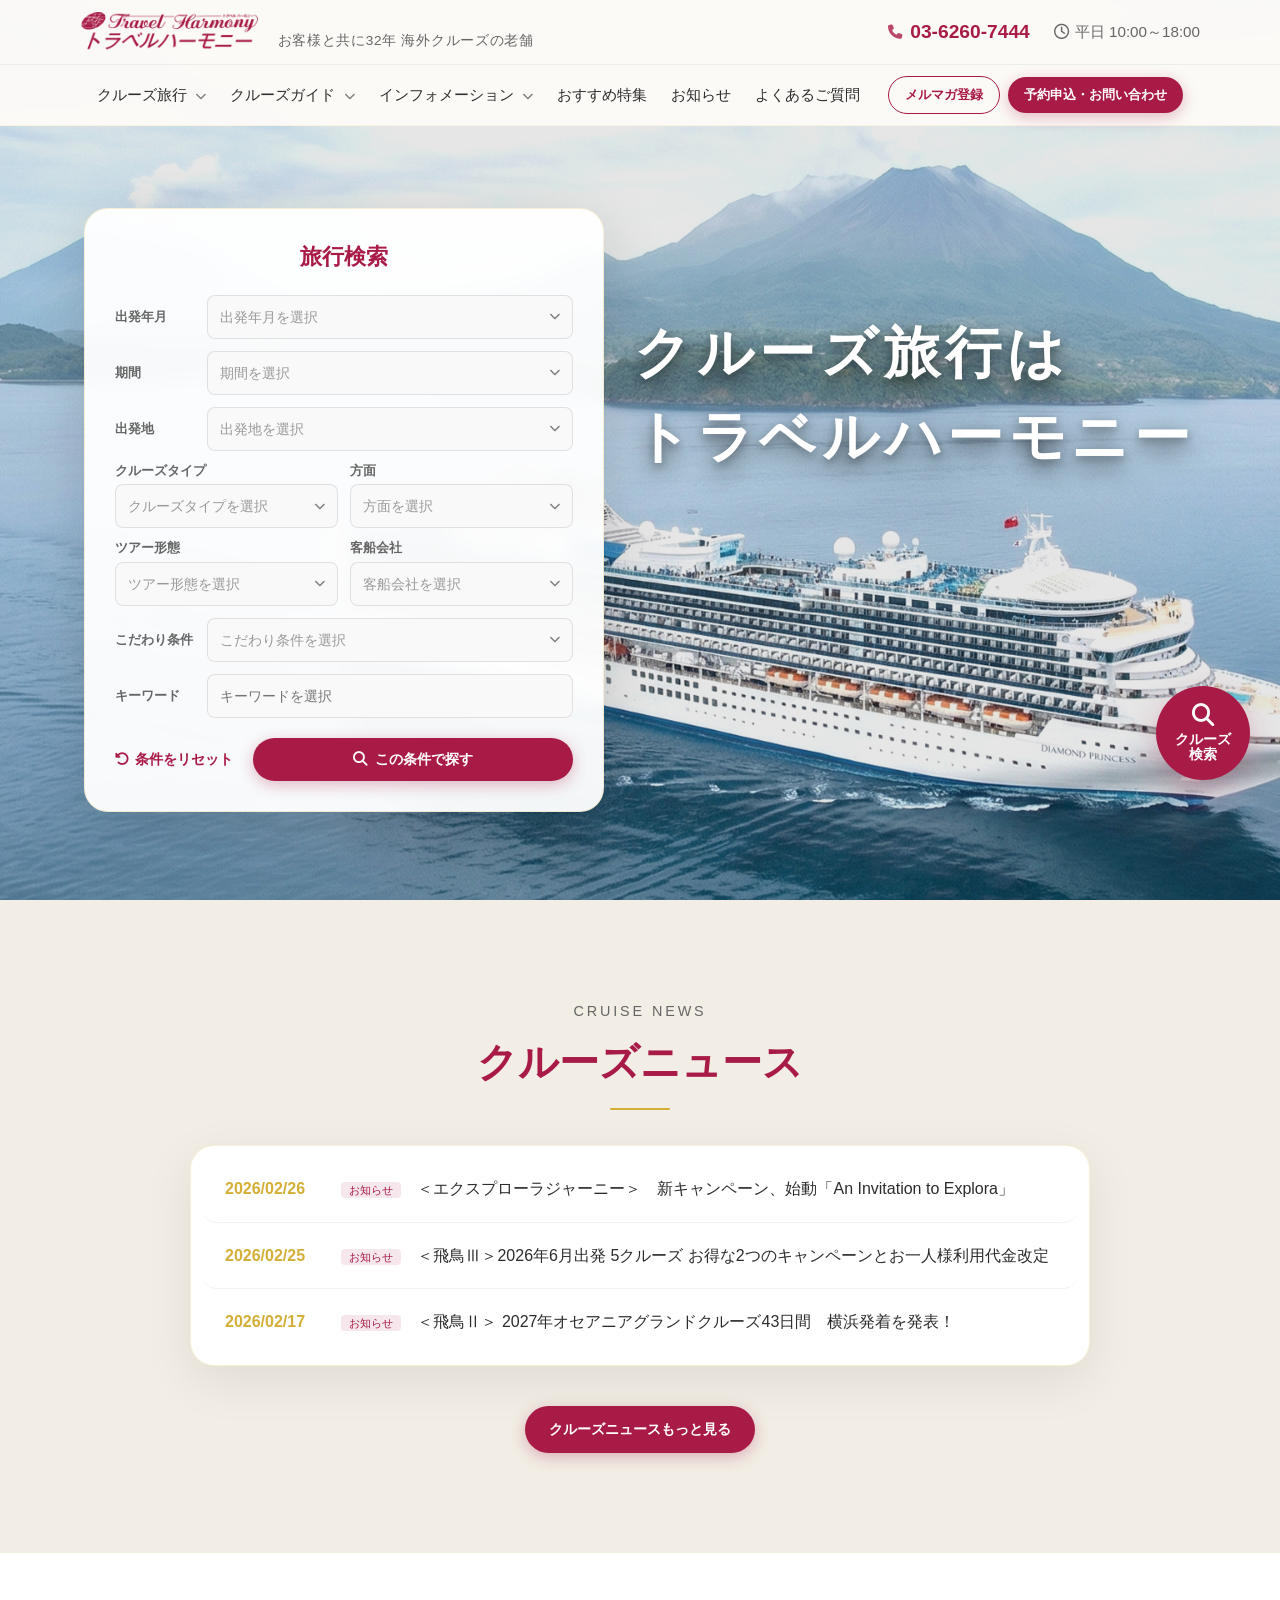
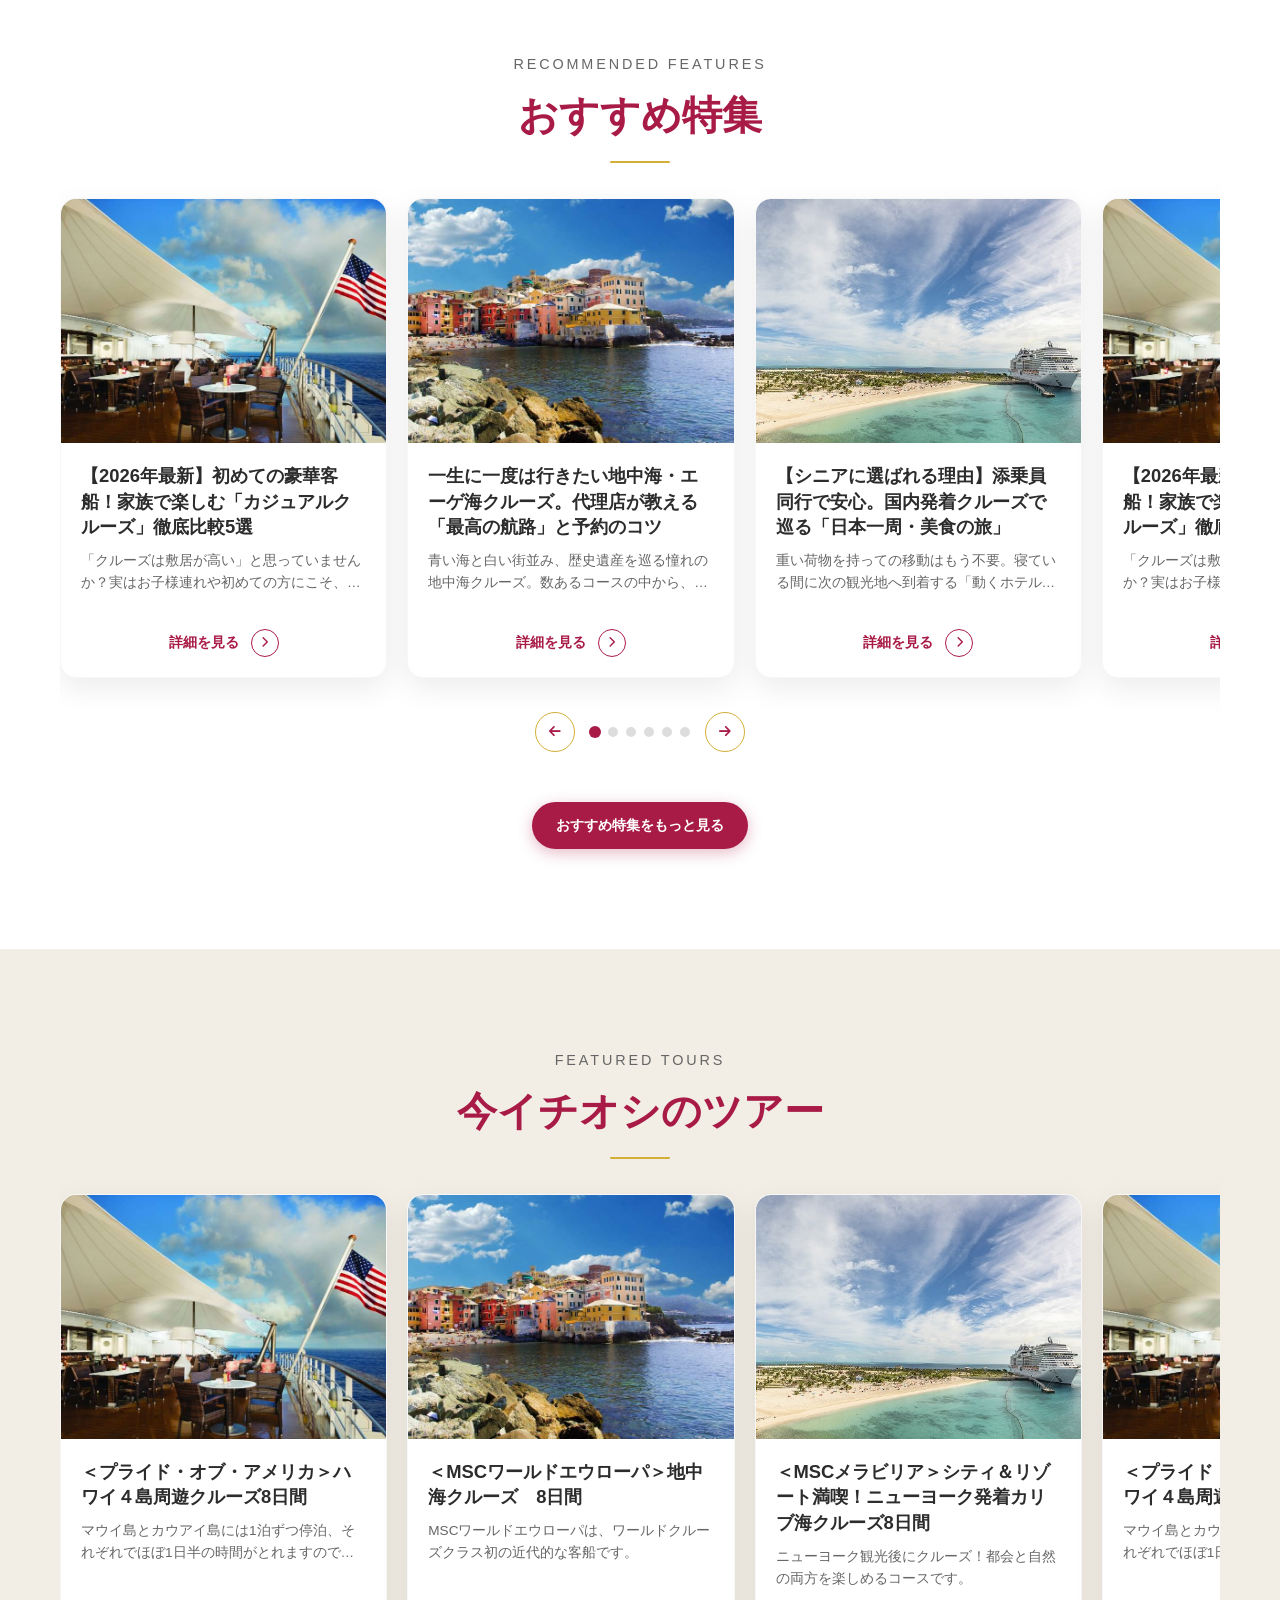
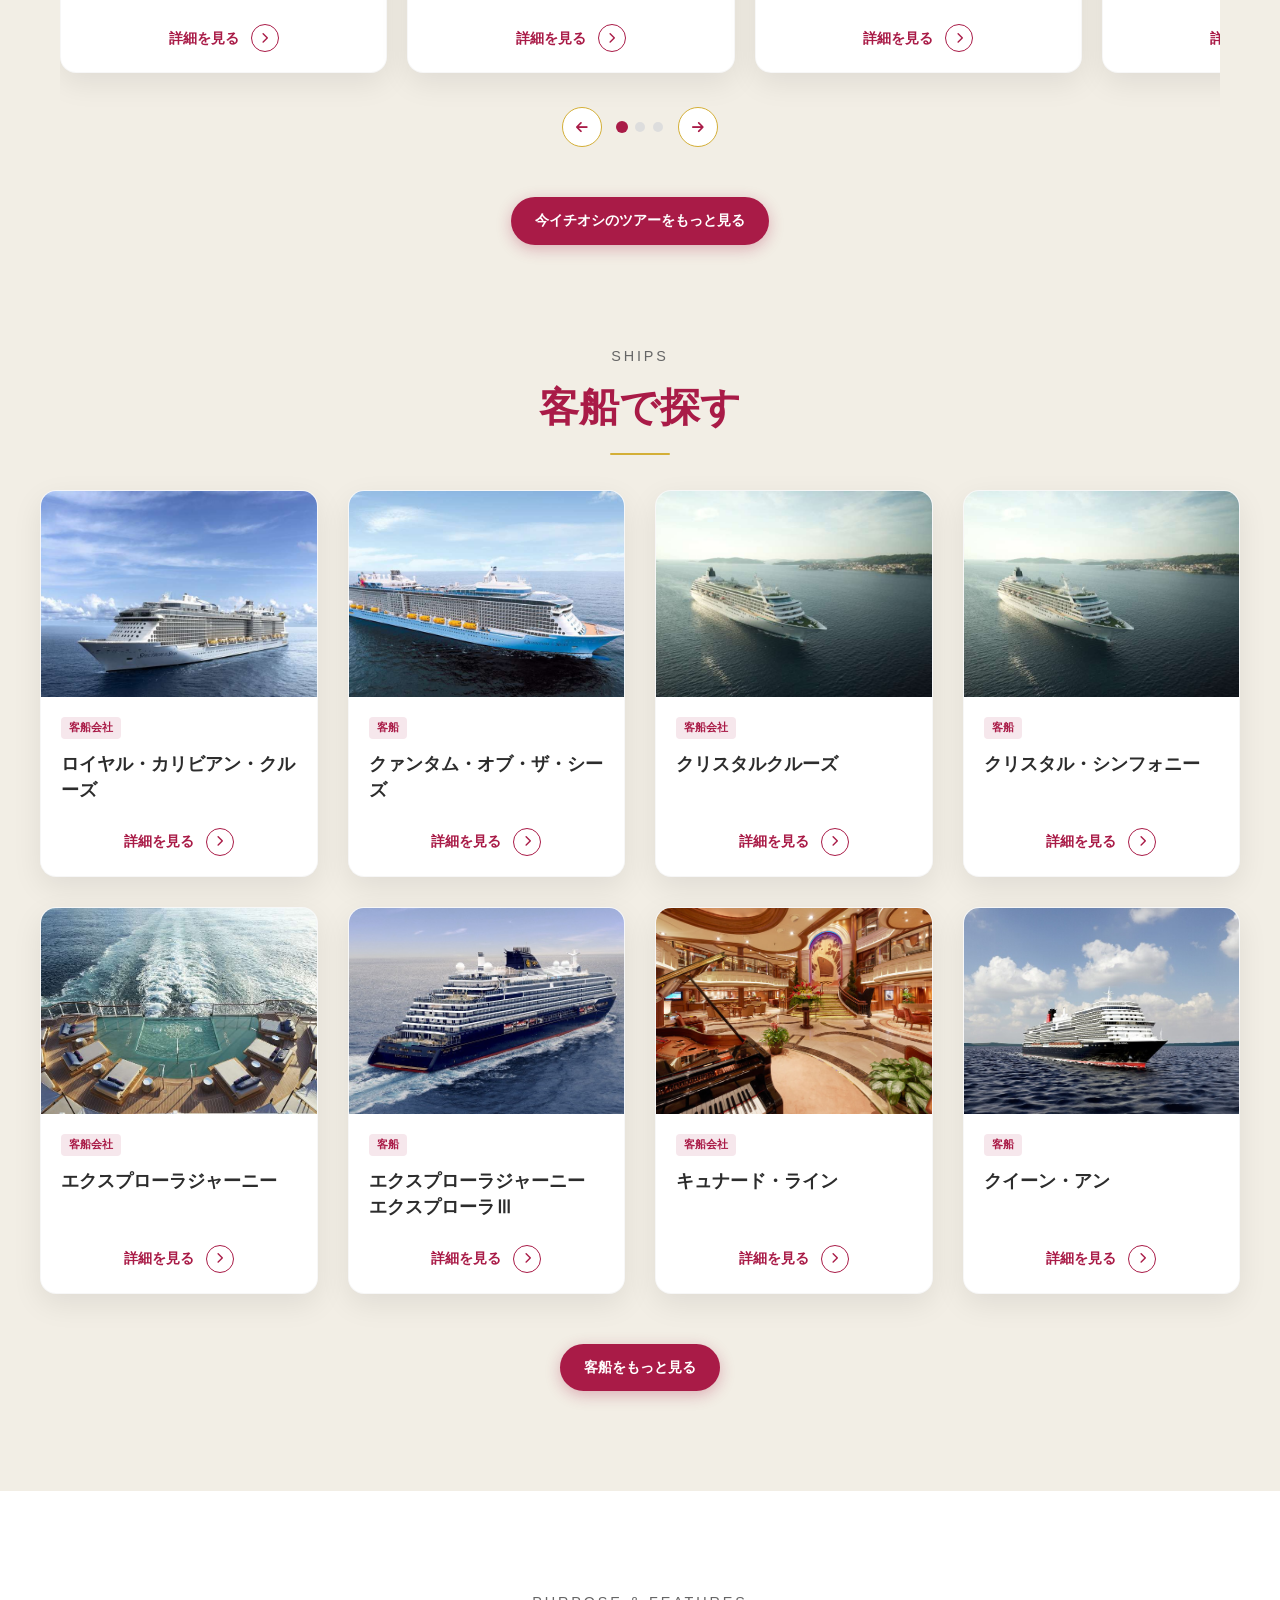
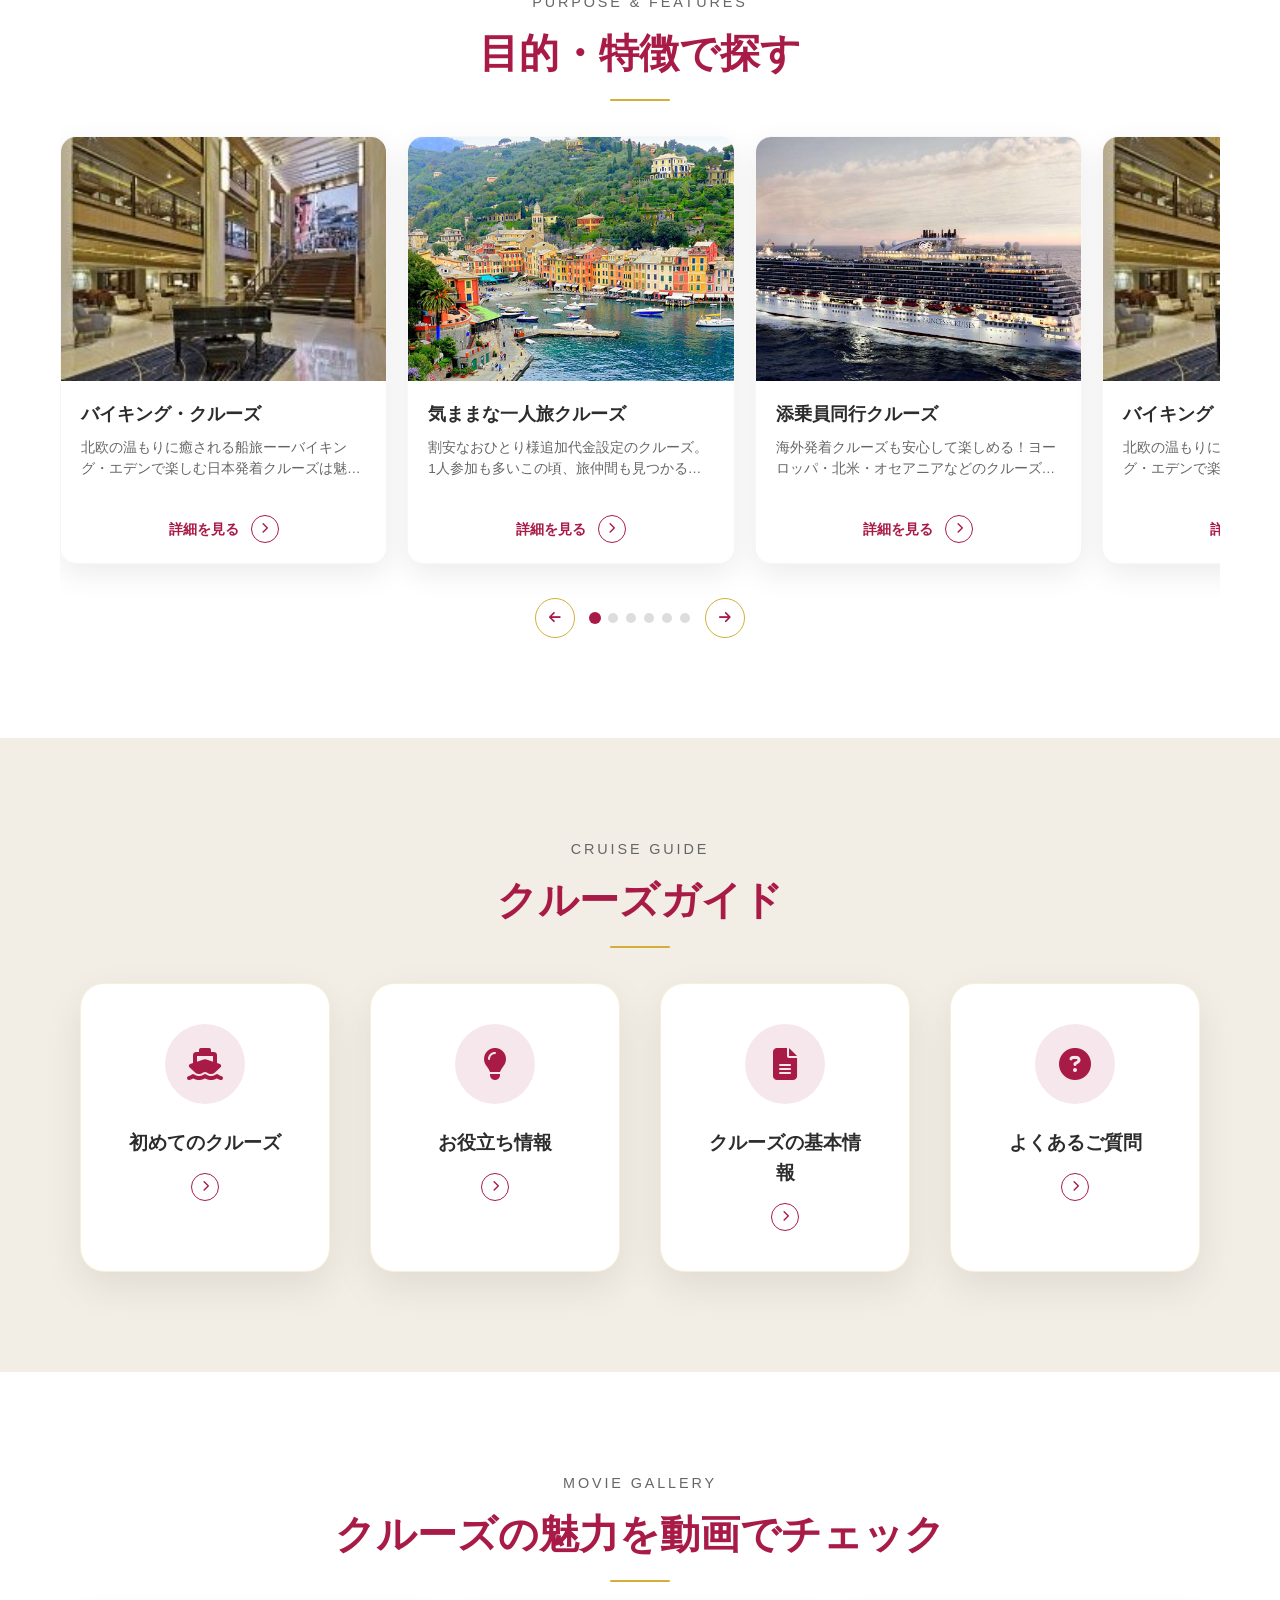
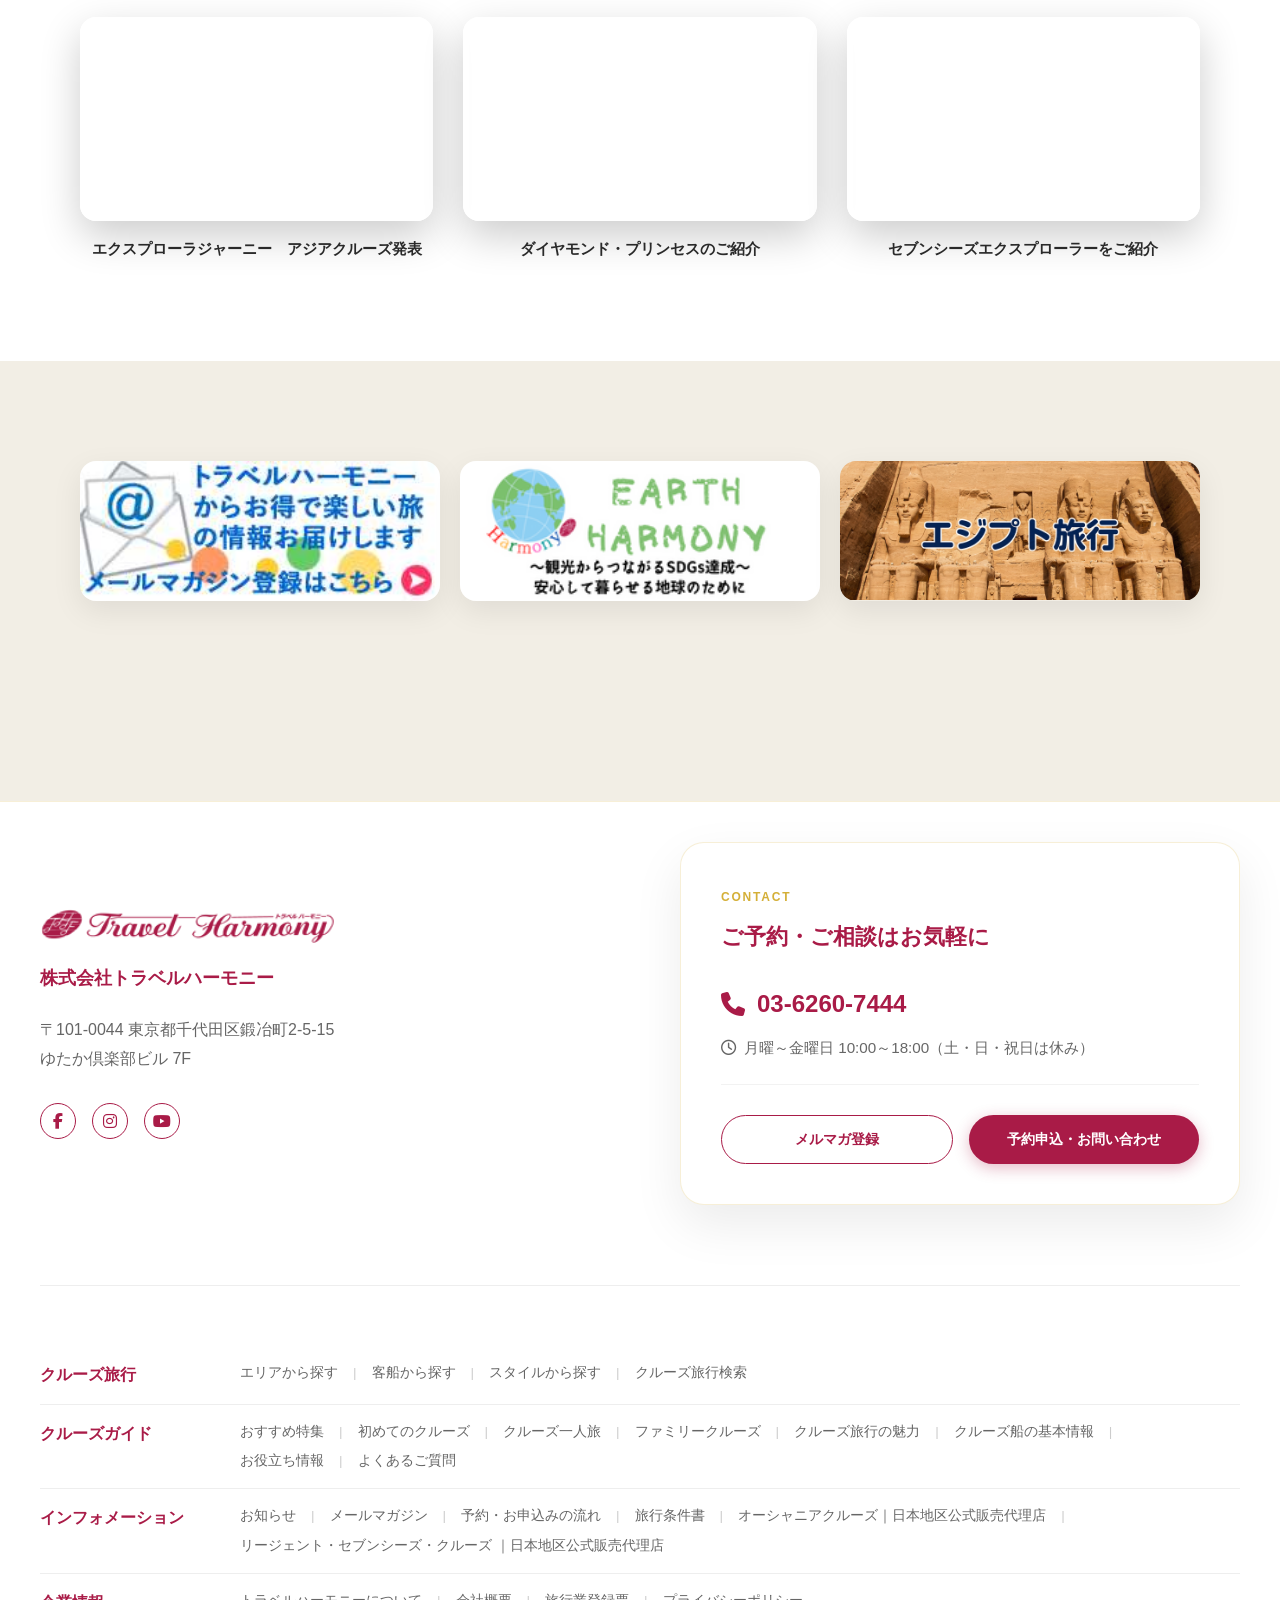
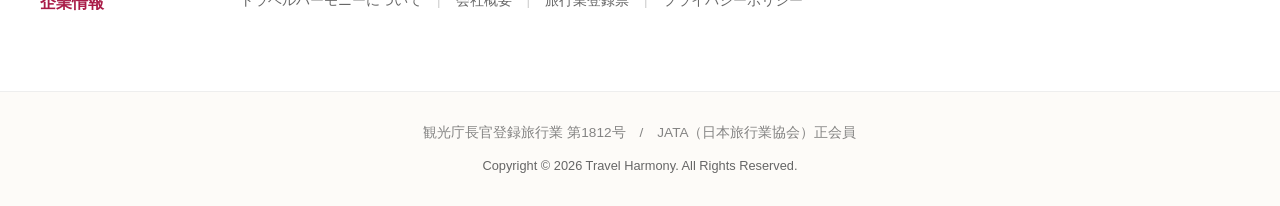
==== commit 407fb885: "フィードバック反映" ====
--- a/index.html
+++ b/index.html
@@ -32,7 +32,7 @@
                 </div>
                 <!-- スマホ用メルマガ（右） -->
                 <div class="header__mobile-cta u-show-sp">
-                    <a href="#" class="header__mobile-cta-btn">メルマガ<br>登録</a>
+                    <a href="#" class="header__mobile-cta-btn">メルマガ登録</a>
                 </div>
             </div>
         </div>
@@ -318,30 +318,30 @@
                         <!-- 1〜3 -->
                         <div class="c-slider__item">
                             <article class="c-card">
-                                <div class="c-card__img-wrapper"><img src="img/recommended-1.jpg" alt="＜プライド・オブ・アメリカ＞ハワイ４島周遊クルーズ8日間" class="c-card__img"></div>
-                                <div class="c-card__content">
-                                    <h3 class="c-card__title">＜プライド・オブ・アメリカ＞ハワイ４島周遊クルーズ8日間</h3>
-                                    <p class="c-card__summary">マウイ島とカウアイ島には1泊ずつ停泊、それぞれでほぼ1日半の時間がとれますので、知られざるハワイを再発見できます。</p>
-                                    <div style="text-align: center;"><div class="c-link-arrow">詳細を見る <span class="c-link-arrow__circle"><i class="fa-solid fa-chevron-right"></i></span></div></div>
-                                </div>
-                            </article>
-                        </div>
-                        <div class="c-slider__item">
-                            <article class="c-card">
-                                <div class="c-card__img-wrapper"><img src="img/recommended-2.jpg" alt="＜MSCワールドエウローパ＞地中海クルーズ　8日間" class="c-card__img"></div>
-                                <div class="c-card__content">
-                                    <h3 class="c-card__title">＜MSCワールドエウローパ＞地中海クルーズ　8日間</h3>
-                                    <p class="c-card__summary">MSCワールドエウローパは、ワールドクルーズクラス初の近代的な客船です。</p>
-                                    <div style="text-align: center;"><div class="c-link-arrow">詳細を見る <span class="c-link-arrow__circle"><i class="fa-solid fa-chevron-right"></i></span></div></div>
-                                </div>
-                            </article>
-                        </div>
-                        <div class="c-slider__item">
-                            <article class="c-card">
-                                <div class="c-card__img-wrapper"><img src="img/recommended-3.jpg" alt="＜MSCメラビリア＞シティ＆リゾート満喫！ニューヨーク発着カリブ海クルーズ8日間" class="c-card__img"></div>
-                                <div class="c-card__content">
-                                    <h3 class="c-card__title">＜MSCメラビリア＞シティ＆リゾート満喫！ニューヨーク発着カリブ海クルーズ8日間</h3>
-                                    <p class="c-card__summary">ニューヨーク観光後にクルーズ！都会と自然の両方を楽しめるコースです。</p>
+                                <div class="c-card__img-wrapper"><img src="img/recommended-1.jpg" alt="【2026年最新】初めての豪華客船！家族で楽しむ「カジュアルクルーズ」徹底比較5選" class="c-card__img"></div>
+                                <div class="c-card__content">
+                                    <h3 class="c-card__title">【2026年最新】初めての豪華客船！家族で楽しむ「カジュアルクルーズ」徹底比較5選</h3>
+                                    <p class="c-card__summary">「クルーズは敷居が高い」と思っていませんか？実はお子様連れや初めての方にこそ、移動の手間がない船旅は最適です。本記事では、日本発着で人気の『MSCベリッシマ』をはじめ、カジュアルに楽しめる豪華客船を厳選。ドレスコードの不安や、船内での過ごし方など、初心者が知りたいポイントを分かりやすく解説します。</p>
+                                    <div style="text-align: center;"><div class="c-link-arrow">詳細を見る <span class="c-link-arrow__circle"><i class="fa-solid fa-chevron-right"></i></span></div></div>
+                                </div>
+                            </article>
+                        </div>
+                        <div class="c-slider__item">
+                            <article class="c-card">
+                                <div class="c-card__img-wrapper"><img src="img/recommended-2.jpg" alt="一生に一度は行きたい地中海・エーゲ海クルーズ。代理店が教える「最高の航路」と予約のコツ" class="c-card__img"></div>
+                                <div class="c-card__content">
+                                    <h3 class="c-card__title">一生に一度は行きたい地中海・エーゲ海クルーズ。代理店が教える「最高の航路」と予約のコツ</h3>
+                                    <p class="c-card__summary">青い海と白い街並み、歴史遺産を巡る憧れの地中海クルーズ。数あるコースの中から、特に満足度の高い寄港地をプロの視点でピックアップしました。ラグジュアリー客船ならではの贅沢なサービスや、航空券とセットでお得に予約するテクニックなど、上質な旅を叶えるためのノウハウをお届けします。</p>
+                                    <div style="text-align: center;"><div class="c-link-arrow">詳細を見る <span class="c-link-arrow__circle"><i class="fa-solid fa-chevron-right"></i></span></div></div>
+                                </div>
+                            </article>
+                        </div>
+                        <div class="c-slider__item">
+                            <article class="c-card">
+                                <div class="c-card__img-wrapper"><img src="img/recommended-3.jpg" alt="【シニアに選ばれる理由】添乗員同行で安心。国内発着クルーズで巡る「日本一周・美食の旅」" class="c-card__img"></div>
+                                <div class="c-card__content">
+                                    <h3 class="c-card__title">【シニアに選ばれる理由】添乗員同行で安心。国内発着クルーズで巡る「日本一周・美食の旅」</h3>
+                                    <p class="c-card__summary">重い荷物を持っての移動はもう不要。寝ている間に次の観光地へ到着する「動くホテル」で、優雅な日本再発見の旅に出かけませんか？本特集では、日本語サポートが充実した添乗員同行プランを中心に、寄港地でのグルメや伝統芸能を楽しめる人気コースをご紹介。ゆったりとした時間の中で、心ゆくまで寛げる旅をご提案します。</p>
                                     <div style="text-align: center;"><div class="c-link-arrow">詳細を見る <span class="c-link-arrow__circle"><i class="fa-solid fa-chevron-right"></i></span></div></div>
                                 </div>
                             </article>
@@ -349,30 +349,30 @@
                         <!-- 4〜6 (Repeat) -->
                         <div class="c-slider__item">
                             <article class="c-card">
-                                <div class="c-card__img-wrapper"><img src="img/recommended-1.jpg" alt="＜プライド・オブ・アメリカ＞ハワイ４島周遊クルーズ8日間" class="c-card__img"></div>
-                                <div class="c-card__content">
-                                    <h3 class="c-card__title">＜プライド・オブ・アメリカ＞ハワイ４島周遊クルーズ8日間</h3>
-                                    <p class="c-card__summary">マウイ島とカウアイ島には1泊ずつ停泊、それぞれでほぼ1日半の時間がとれますので、知られざるハワイを再発見できます。</p>
-                                    <div style="text-align: center;"><div class="c-link-arrow">詳細を見る <span class="c-link-arrow__circle"><i class="fa-solid fa-chevron-right"></i></span></div></div>
-                                </div>
-                            </article>
-                        </div>
-                        <div class="c-slider__item">
-                            <article class="c-card">
-                                <div class="c-card__img-wrapper"><img src="img/recommended-2.jpg" alt="＜MSCワールドエウローパ＞地中海クルーズ　8日間" class="c-card__img"></div>
-                                <div class="c-card__content">
-                                    <h3 class="c-card__title">＜MSCワールドエウローパ＞地中海クルーズ　8日間</h3>
-                                    <p class="c-card__summary">MSCワールドエウローパは、ワールドクルーズクラス初の近代的な客船です。</p>
-                                    <div style="text-align: center;"><div class="c-link-arrow">詳細を見る <span class="c-link-arrow__circle"><i class="fa-solid fa-chevron-right"></i></span></div></div>
-                                </div>
-                            </article>
-                        </div>
-                        <div class="c-slider__item">
-                            <article class="c-card">
-                                <div class="c-card__img-wrapper"><img src="img/recommended-3.jpg" alt="＜MSCメラビリア＞シティ＆リゾート満喫！ニューヨーク発着カリブ海クルーズ8日間" class="c-card__img"></div>
-                                <div class="c-card__content">
-                                    <h3 class="c-card__title">＜MSCメラビリア＞シティ＆リゾート満喫！ニューヨーク発着カリブ海クルーズ8日間</h3>
-                                    <p class="c-card__summary">ニューヨーク観光後にクルーズ！都会と自然の両方を楽しめるコースです。</p>
+                                <div class="c-card__img-wrapper"><img src="img/recommended-1.jpg" alt="【2026年最新】初めての豪華客船！家族で楽しむ「カジュアルクルーズ」徹底比較5選" class="c-card__img"></div>
+                                <div class="c-card__content">
+                                    <h3 class="c-card__title">【2026年最新】初めての豪華客船！家族で楽しむ「カジュアルクルーズ」徹底比較5選</h3>
+                                    <p class="c-card__summary">「クルーズは敷居が高い」と思っていませんか？実はお子様連れや初めての方にこそ、移動の手間がない船旅は最適です。本記事では、日本発着で人気の『MSCベリッシマ』をはじめ、カジュアルに楽しめる豪華客船を厳選。ドレスコードの不安や、船内での過ごし方など、初心者が知りたいポイントを分かりやすく解説します。</p>
+                                    <div style="text-align: center;"><div class="c-link-arrow">詳細を見る <span class="c-link-arrow__circle"><i class="fa-solid fa-chevron-right"></i></span></div></div>
+                                </div>
+                            </article>
+                        </div>
+                        <div class="c-slider__item">
+                            <article class="c-card">
+                                <div class="c-card__img-wrapper"><img src="img/recommended-2.jpg" alt="一生に一度は行きたい地中海・エーゲ海クルーズ。代理店が教える「最高の航路」と予約のコツ" class="c-card__img"></div>
+                                <div class="c-card__content">
+                                    <h3 class="c-card__title">一生に一度は行きたい地中海・エーゲ海クルーズ。代理店が教える「最高の航路」と予約のコツ</h3>
+                                    <p class="c-card__summary">青い海と白い街並み、歴史遺産を巡る憧れの地中海クルーズ。数あるコースの中から、特に満足度の高い寄港地をプロの視点でピックアップしました。ラグジュアリー客船ならではの贅沢なサービスや、航空券とセットでお得に予約するテクニックなど、上質な旅を叶えるためのノウハウをお届けします。</p>
+                                    <div style="text-align: center;"><div class="c-link-arrow">詳細を見る <span class="c-link-arrow__circle"><i class="fa-solid fa-chevron-right"></i></span></div></div>
+                                </div>
+                            </article>
+                        </div>
+                        <div class="c-slider__item">
+                            <article class="c-card">
+                                <div class="c-card__img-wrapper"><img src="img/recommended-3.jpg" alt="【シニアに選ばれる理由】添乗員同行で安心。国内発着クルーズで巡る「日本一周・美食の旅」" class="c-card__img"></div>
+                                <div class="c-card__content">
+                                    <h3 class="c-card__title">【シニアに選ばれる理由】添乗員同行で安心。国内発着クルーズで巡る「日本一周・美食の旅」</h3>
+                                    <p class="c-card__summary">重い荷物を持っての移動はもう不要。寝ている間に次の観光地へ到着する「動くホテル」で、優雅な日本再発見の旅に出かけませんか？本特集では、日本語サポートが充実した添乗員同行プランを中心に、寄港地でのグルメや伝統芸能を楽しめる人気コースをご紹介。ゆったりとした時間の中で、心ゆくまで寛げる旅をご提案します。</p>
                                     <div style="text-align: center;"><div class="c-link-arrow">詳細を見る <span class="c-link-arrow__circle"><i class="fa-solid fa-chevron-right"></i></span></div></div>
                                 </div>
                             </article>
@@ -380,30 +380,30 @@
                         <!-- 7〜9 (Repeat) -->
                         <div class="c-slider__item">
                             <article class="c-card">
-                                <div class="c-card__img-wrapper"><img src="img/recommended-1.jpg" alt="＜プライド・オブ・アメリカ＞ハワイ４島周遊クルーズ8日間" class="c-card__img"></div>
-                                <div class="c-card__content">
-                                    <h3 class="c-card__title">＜プライド・オブ・アメリカ＞ハワイ４島周遊クルーズ8日間</h3>
-                                    <p class="c-card__summary">マウイ島とカウアイ島には1泊ずつ停泊、それぞれでほぼ1日半の時間がとれますので、知られざるハワイを再発見できます。</p>
-                                    <div style="text-align: center;"><div class="c-link-arrow">詳細を見る <span class="c-link-arrow__circle"><i class="fa-solid fa-chevron-right"></i></span></div></div>
-                                </div>
-                            </article>
-                        </div>
-                        <div class="c-slider__item">
-                            <article class="c-card">
-                                <div class="c-card__img-wrapper"><img src="img/recommended-2.jpg" alt="＜MSCワールドエウローパ＞地中海クルーズ　8日間" class="c-card__img"></div>
-                                <div class="c-card__content">
-                                    <h3 class="c-card__title">＜MSCワールドエウローパ＞地中海クルーズ　8日間</h3>
-                                    <p class="c-card__summary">MSCワールドエウローパは、ワールドクルーズクラス初の近代的な客船です。</p>
-                                    <div style="text-align: center;"><div class="c-link-arrow">詳細を見る <span class="c-link-arrow__circle"><i class="fa-solid fa-chevron-right"></i></span></div></div>
-                                </div>
-                            </article>
-                        </div>
-                        <div class="c-slider__item">
-                            <article class="c-card">
-                                <div class="c-card__img-wrapper"><img src="img/recommended-3.jpg" alt="＜MSCメラビリア＞シティ＆リゾート満喫！ニューヨーク発着カリブ海クルーズ8日間" class="c-card__img"></div>
-                                <div class="c-card__content">
-                                    <h3 class="c-card__title">＜MSCメラビリア＞シティ＆リゾート満喫！ニューヨーク発着カリブ海クルーズ8日間</h3>
-                                    <p class="c-card__summary">ニューヨーク観光後にクルーズ！都会と自然の両方を楽しめるコースです。</p>
+                                <div class="c-card__img-wrapper"><img src="img/recommended-1.jpg" alt="【2026年最新】初めての豪華客船！家族で楽しむ「カジュアルクルーズ」徹底比較5選" class="c-card__img"></div>
+                                <div class="c-card__content">
+                                    <h3 class="c-card__title">【2026年最新】初めての豪華客船！家族で楽しむ「カジュアルクルーズ」徹底比較5選</h3>
+                                    <p class="c-card__summary">「クルーズは敷居が高い」と思っていませんか？実はお子様連れや初めての方にこそ、移動の手間がない船旅は最適です。本記事では、日本発着で人気の『MSCベリッシマ』をはじめ、カジュアルに楽しめる豪華客船を厳選。ドレスコードの不安や、船内での過ごし方など、初心者が知りたいポイントを分かりやすく解説します。</p>
+                                    <div style="text-align: center;"><div class="c-link-arrow">詳細を見る <span class="c-link-arrow__circle"><i class="fa-solid fa-chevron-right"></i></span></div></div>
+                                </div>
+                            </article>
+                        </div>
+                        <div class="c-slider__item">
+                            <article class="c-card">
+                                <div class="c-card__img-wrapper"><img src="img/recommended-2.jpg" alt="一生に一度は行きたい地中海・エーゲ海クルーズ。代理店が教える「最高の航路」と予約のコツ" class="c-card__img"></div>
+                                <div class="c-card__content">
+                                    <h3 class="c-card__title">一生に一度は行きたい地中海・エーゲ海クルーズ。代理店が教える「最高の航路」と予約のコツ</h3>
+                                    <p class="c-card__summary">青い海と白い街並み、歴史遺産を巡る憧れの地中海クルーズ。数あるコースの中から、特に満足度の高い寄港地をプロの視点でピックアップしました。ラグジュアリー客船ならではの贅沢なサービスや、航空券とセットでお得に予約するテクニックなど、上質な旅を叶えるためのノウハウをお届けします。</p>
+                                    <div style="text-align: center;"><div class="c-link-arrow">詳細を見る <span class="c-link-arrow__circle"><i class="fa-solid fa-chevron-right"></i></span></div></div>
+                                </div>
+                            </article>
+                        </div>
+                        <div class="c-slider__item">
+                            <article class="c-card">
+                                <div class="c-card__img-wrapper"><img src="img/recommended-3.jpg" alt="【シニアに選ばれる理由】添乗員同行で安心。国内発着クルーズで巡る「日本一周・美食の旅」" class="c-card__img"></div>
+                                <div class="c-card__content">
+                                    <h3 class="c-card__title">【シニアに選ばれる理由】添乗員同行で安心。国内発着クルーズで巡る「日本一周・美食の旅」</h3>
+                                    <p class="c-card__summary">重い荷物を持っての移動はもう不要。寝ている間に次の観光地へ到着する「動くホテル」で、優雅な日本再発見の旅に出かけませんか？本特集では、日本語サポートが充実した添乗員同行プランを中心に、寄港地でのグルメや伝統芸能を楽しめる人気コースをご紹介。ゆったりとした時間の中で、心ゆくまで寛げる旅をご提案します。</p>
                                     <div style="text-align: center;"><div class="c-link-arrow">詳細を見る <span class="c-link-arrow__circle"><i class="fa-solid fa-chevron-right"></i></span></div></div>
                                 </div>
                             </article>
@@ -420,6 +420,86 @@
                 </div>
             </div>
         </section>
+        
+        <!-- Featured Tours -->
+        <section class="u-section u-bg-alt">
+            <div class="container">
+                <h2 class="section-title"><span class="subtitle">Featured Tours</span>今イチオシのツアー</h2>
+                <div class="c-slider">
+                    <div class="c-slider__track js-slider-track">
+                        <!-- 1〜3 -->
+                        <div class="c-slider__item">
+                            <article class="c-card">
+                                <div class="c-card__img-wrapper"><img src="img/tours-1.jpg" alt="＜プライド・オブ・アメリカ＞ハワイ４島周遊クルーズ8日間" class="c-card__img"></div>
+                                <div class="c-card__content">
+                                    <h3 class="c-card__title">＜プライド・オブ・アメリカ＞ハワイ４島周遊クルーズ8日間</h3>
+                                    <p class="c-card__summary">マウイ島とカウアイ島には1泊ずつ停泊、それぞれでほぼ1日半の時間がとれますので、知られざるハワイを再発見できます。</p>
+                                    <div style="text-align: center;"><div class="c-link-arrow">詳細を見る <span class="c-link-arrow__circle"><i class="fa-solid fa-chevron-right"></i></span></div></div>
+                                </div>
+                            </article>
+                        </div>
+                        <div class="c-slider__item">
+                            <article class="c-card">
+                                <div class="c-card__img-wrapper"><img src="img/tours-2.jpg" alt="＜MSCワールドエウローパ＞地中海クルーズ　8日間" class="c-card__img"></div>
+                                <div class="c-card__content">
+                                    <h3 class="c-card__title">＜MSCワールドエウローパ＞地中海クルーズ　8日間</h3>
+                                    <p class="c-card__summary">MSCワールドエウローパは、ワールドクルーズクラス初の近代的な客船です。</p>
+                                    <div style="text-align: center;"><div class="c-link-arrow">詳細を見る <span class="c-link-arrow__circle"><i class="fa-solid fa-chevron-right"></i></span></div></div>
+                                </div>
+                            </article>
+                        </div>
+                        <div class="c-slider__item">
+                            <article class="c-card">
+                                <div class="c-card__img-wrapper"><img src="img/tours-3.jpg" alt="＜MSCメラビリア＞シティ＆リゾート満喫！ニューヨーク発着カリブ海クルーズ8日間" class="c-card__img"></div>
+                                <div class="c-card__content">
+                                    <h3 class="c-card__title">＜MSCメラビリア＞シティ＆リゾート満喫！ニューヨーク発着カリブ海クルーズ8日間</h3>
+                                    <p class="c-card__summary">ニューヨーク観光後にクルーズ！都会と自然の両方を楽しめるコースです。</p>
+                                    <div style="text-align: center;"><div class="c-link-arrow">詳細を見る <span class="c-link-arrow__circle"><i class="fa-solid fa-chevron-right"></i></span></div></div>
+                                </div>
+                            </article>
+                        </div>
+                        <!-- 4〜6 (Repeat) -->
+                        <div class="c-slider__item">
+                            <article class="c-card">
+                                <div class="c-card__img-wrapper"><img src="img/tours-1.jpg" alt="＜プライド・オブ・アメリカ＞ハワイ４島周遊クルーズ8日間" class="c-card__img"></div>
+                                <div class="c-card__content">
+                                    <h3 class="c-card__title">＜プライド・オブ・アメリカ＞ハワイ４島周遊クルーズ8日間</h3>
+                                    <p class="c-card__summary">マウイ島とカウアイ島には1泊ずつ停泊、それぞれでほぼ1日半の時間がとれますので、知られざるハワイを再発見できます。</p>
+                                    <div style="text-align: center;"><div class="c-link-arrow">詳細を見る <span class="c-link-arrow__circle"><i class="fa-solid fa-chevron-right"></i></span></div></div>
+                                </div>
+                            </article>
+                        </div>
+                        <div class="c-slider__item">
+                            <article class="c-card">
+                                <div class="c-card__img-wrapper"><img src="img/tours-2.jpg" alt="＜MSCワールドエウローパ＞地中海クルーズ　8日間" class="c-card__img"></div>
+                                <div class="c-card__content">
+                                    <h3 class="c-card__title">＜MSCワールドエウローパ＞地中海クルーズ　8日間</h3>
+                                    <p class="c-card__summary">MSCワールドエウローパは、ワールドクルーズクラス初の近代的な客船です。</p>
+                                    <div style="text-align: center;"><div class="c-link-arrow">詳細を見る <span class="c-link-arrow__circle"><i class="fa-solid fa-chevron-right"></i></span></div></div>
+                                </div>
+                            </article>
+                        </div>
+                        <div class="c-slider__item">
+                            <article class="c-card">
+                                <div class="c-card__img-wrapper"><img src="img/tours-3.jpg" alt="＜MSCメラビリア＞シティ＆リゾート満喫！ニューヨーク発着カリブ海クルーズ8日間" class="c-card__img"></div>
+                                <div class="c-card__content">
+                                    <h3 class="c-card__title">＜MSCメラビリア＞シティ＆リゾート満喫！ニューヨーク発着カリブ海クルーズ8日間</h3>
+                                    <p class="c-card__summary">ニューヨーク観光後にクルーズ！都会と自然の両方を楽しめるコースです。</p>
+                                    <div style="text-align: center;"><div class="c-link-arrow">詳細を見る <span class="c-link-arrow__circle"><i class="fa-solid fa-chevron-right"></i></span></div></div>
+                                </div>
+                            </article>
+                        </div>
+                    </div>
+                    <div class="c-slider__controls">
+                        <button class="c-slider__btn c-slider__btn--prev js-slider-prev"><i class="fa-solid fa-arrow-left"></i></button>
+                        <div class="c-slider__dots js-slider-dots"></div>
+                        <button class="c-slider__btn c-slider__btn--next js-slider-next"><i class="fa-solid fa-arrow-right"></i></button>
+                    </div>
+                </div>
+                <div style="text-align: center; margin-top: 50px;">
+                    <a href="#" class="c-btn c-btn--primary">今イチオシのツアーをもっと見る</a>
+                </div>
+            </div>
         
         <!-- Search by Ship -->
         <section class="u-section ships u-bg-alt">
@@ -603,8 +683,6 @@
                         <button class="c-slider__btn c-slider__btn--next js-slider-next"><i class="fa-solid fa-arrow-right"></i></button>
                     </div>
                 </div>
-                <div style="text-align: center; margin-top: 50px;">
-                    <a href="#" class="c-btn c-btn--primary">目的・特徴をもっと見る</a>
                 </div>
             </div>
         </section>
@@ -616,22 +694,22 @@
                 <div class="beginner__grid beginner__grid--4col">
                     <a href="#" class="beginner__item">
                         <div class="beginner__icon"><i class="fa-solid fa-ship"></i></div>
-                        <h3>初めてのクルーズ</h3>
+                        <h3>初めての<br class="u-show-sp">クルーズ</h3>
                         <div class="c-link-arrow"><span class="c-link-arrow__circle"><i class="fa-solid fa-chevron-right"></i></span></div>
                     </a>
                     <a href="#" class="beginner__item">
                         <div class="beginner__icon"><i class="fa-solid fa-lightbulb"></i></div>
-                        <h3>お役立ち情報</h3>
+                        <h3>お役立ち<br class="u-show-sp">情報</h3>
                         <div class="c-link-arrow"><span class="c-link-arrow__circle"><i class="fa-solid fa-chevron-right"></i></span></div>
                     </a>
                     <a href="#" class="beginner__item">
                         <div class="beginner__icon"><i class="fa-solid fa-file-lines"></i></div>
-                        <h3>クルーズの基本情報</h3>
+                        <h3>クルーズの<br class="u-show-sp">基本情報</h3>
                         <div class="c-link-arrow"><span class="c-link-arrow__circle"><i class="fa-solid fa-chevron-right"></i></span></div>
                     </a>
                     <a href="#" class="beginner__item">
                         <div class="beginner__icon"><i class="fa-solid fa-circle-question"></i></div>
-                        <h3>よくあるご質問</h3>
+                        <h3>よくある<br class="u-show-sp">ご質問</h3>
                         <div class="c-link-arrow"><span class="c-link-arrow__circle"><i class="fa-solid fa-chevron-right"></i></span></div>
                     </a>
                 </div>
